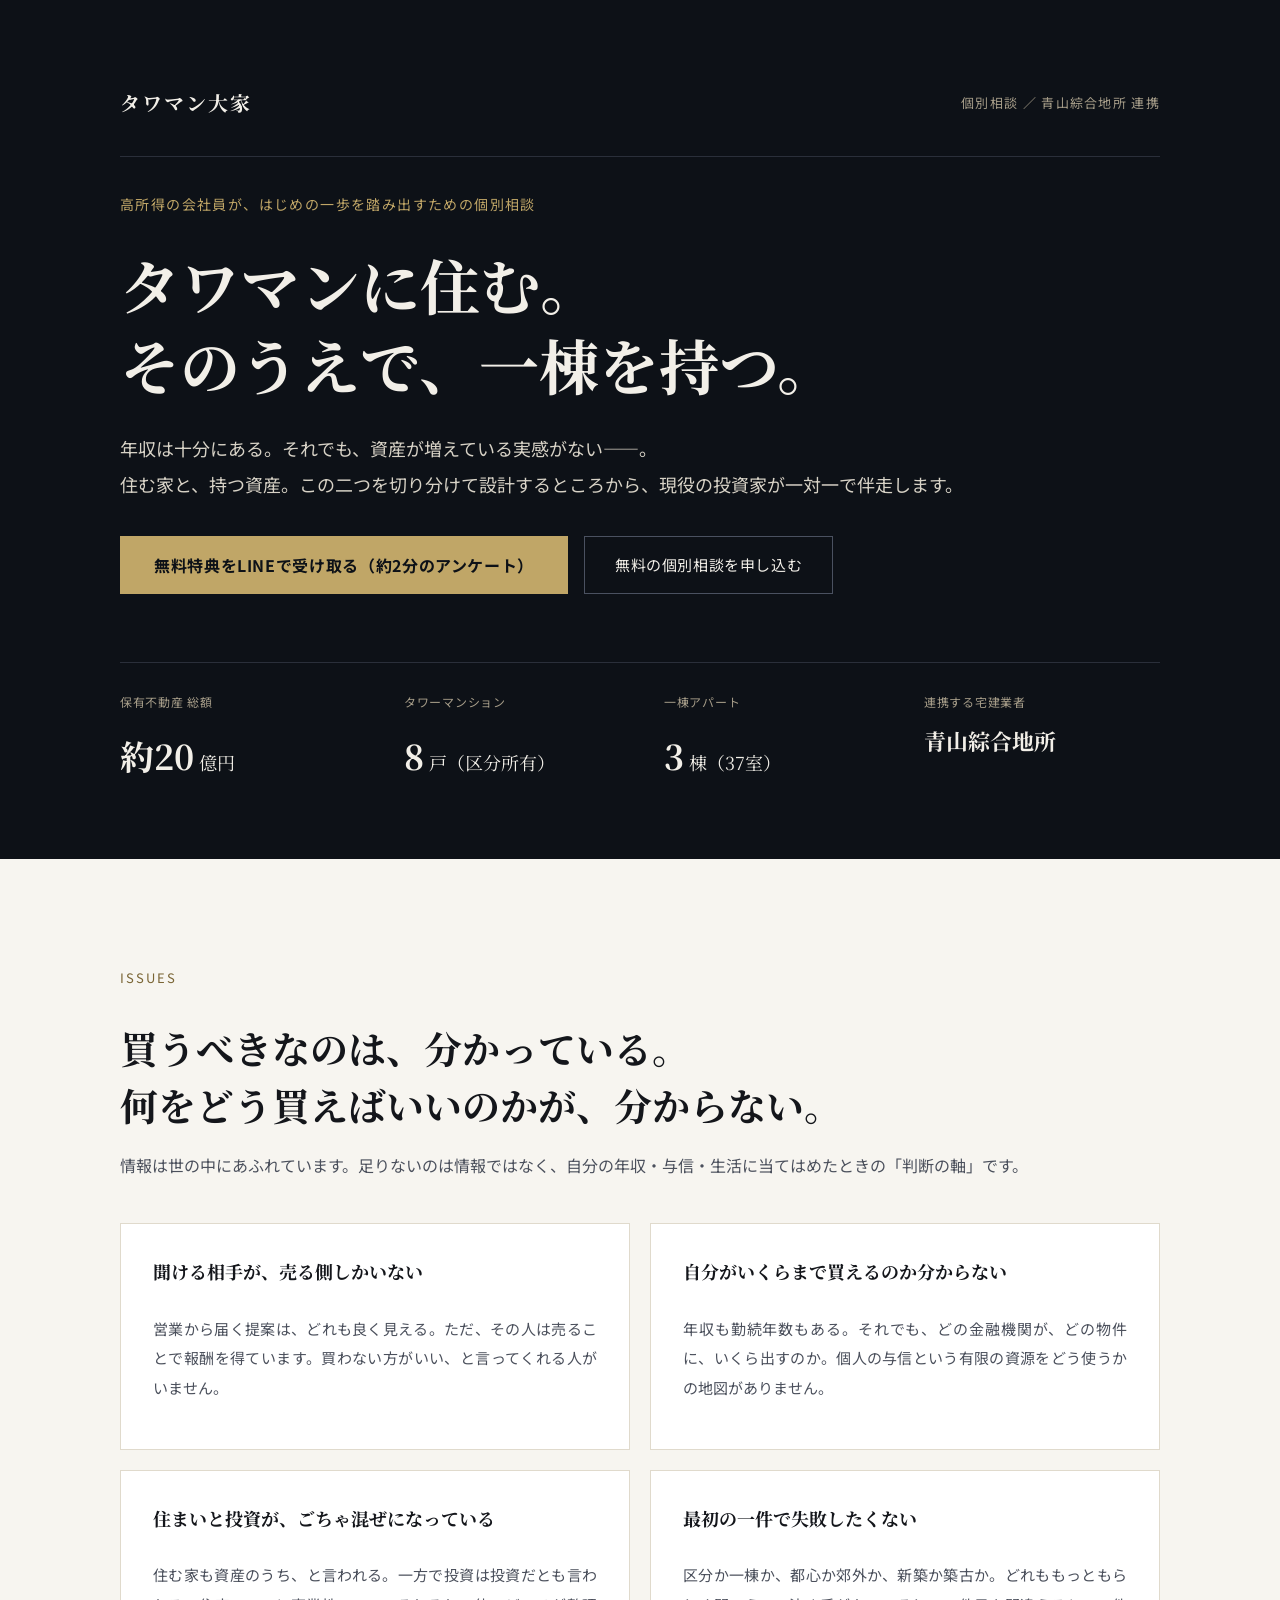
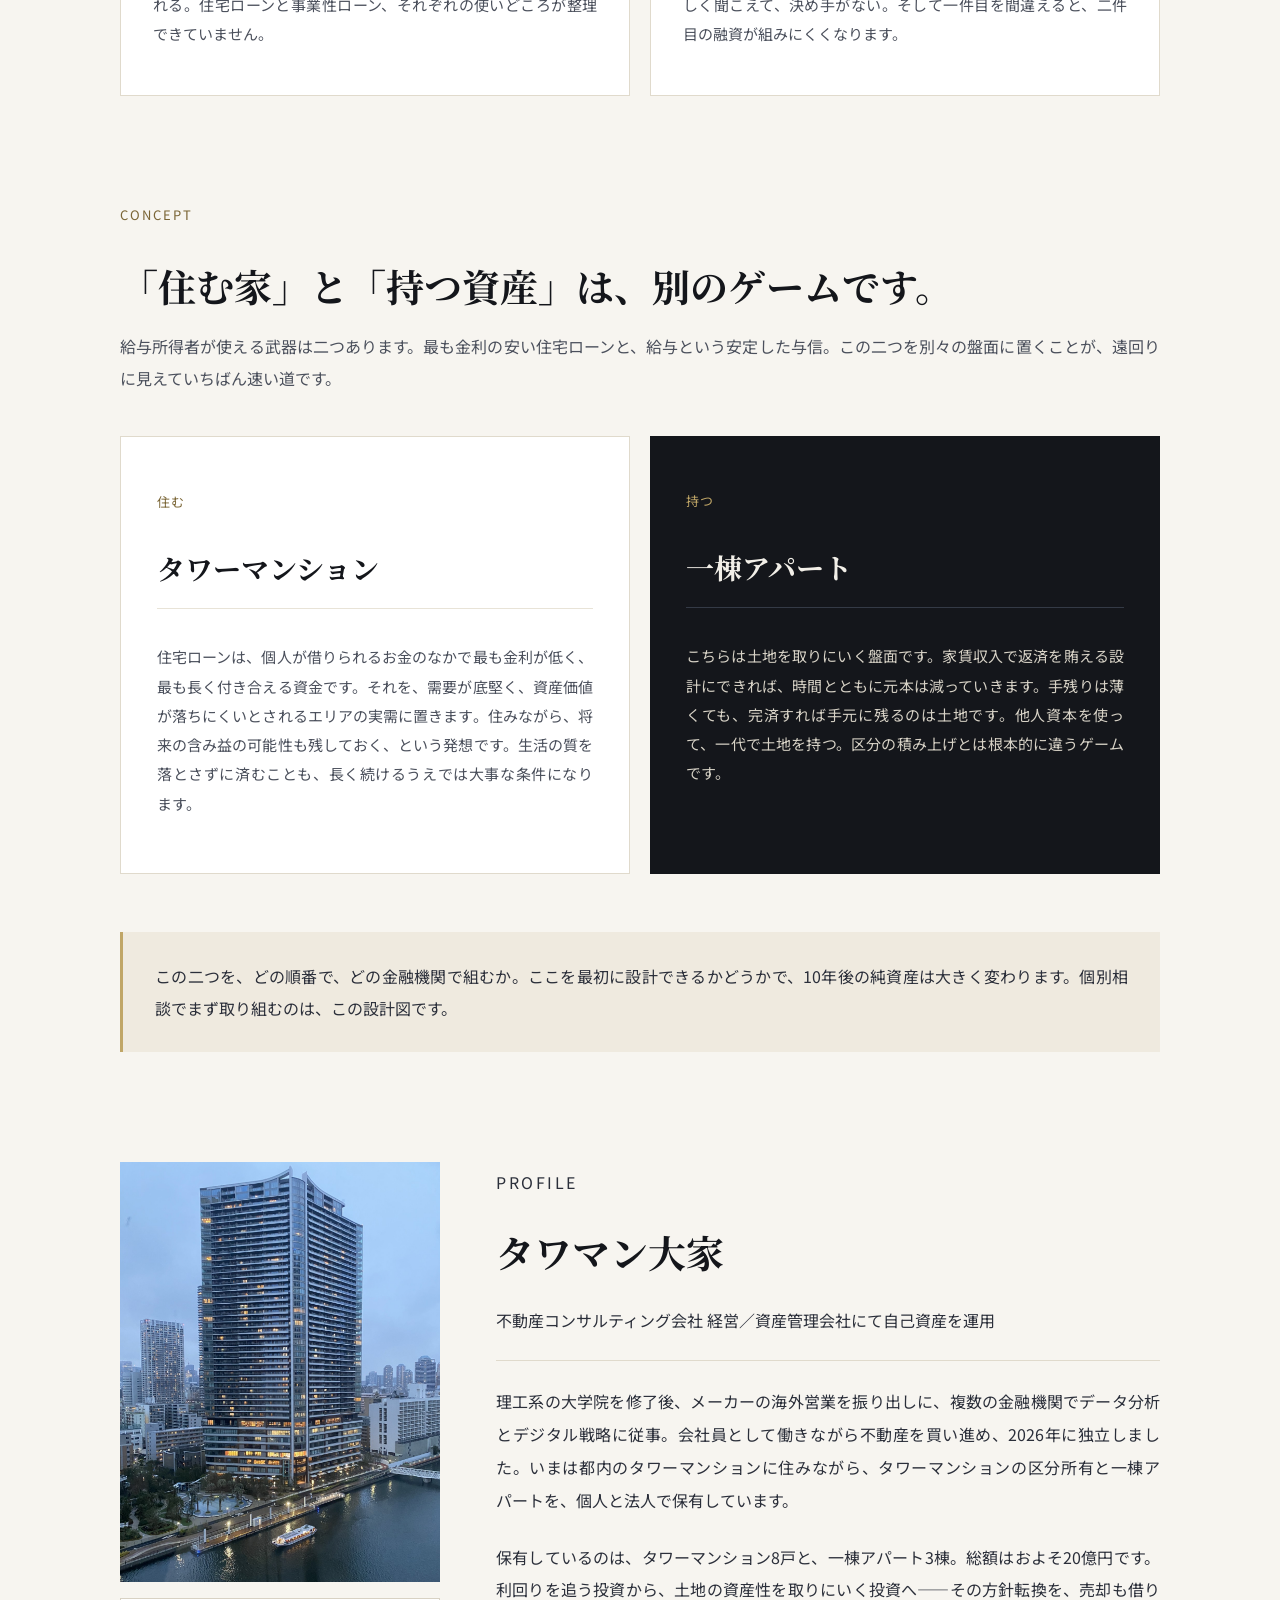
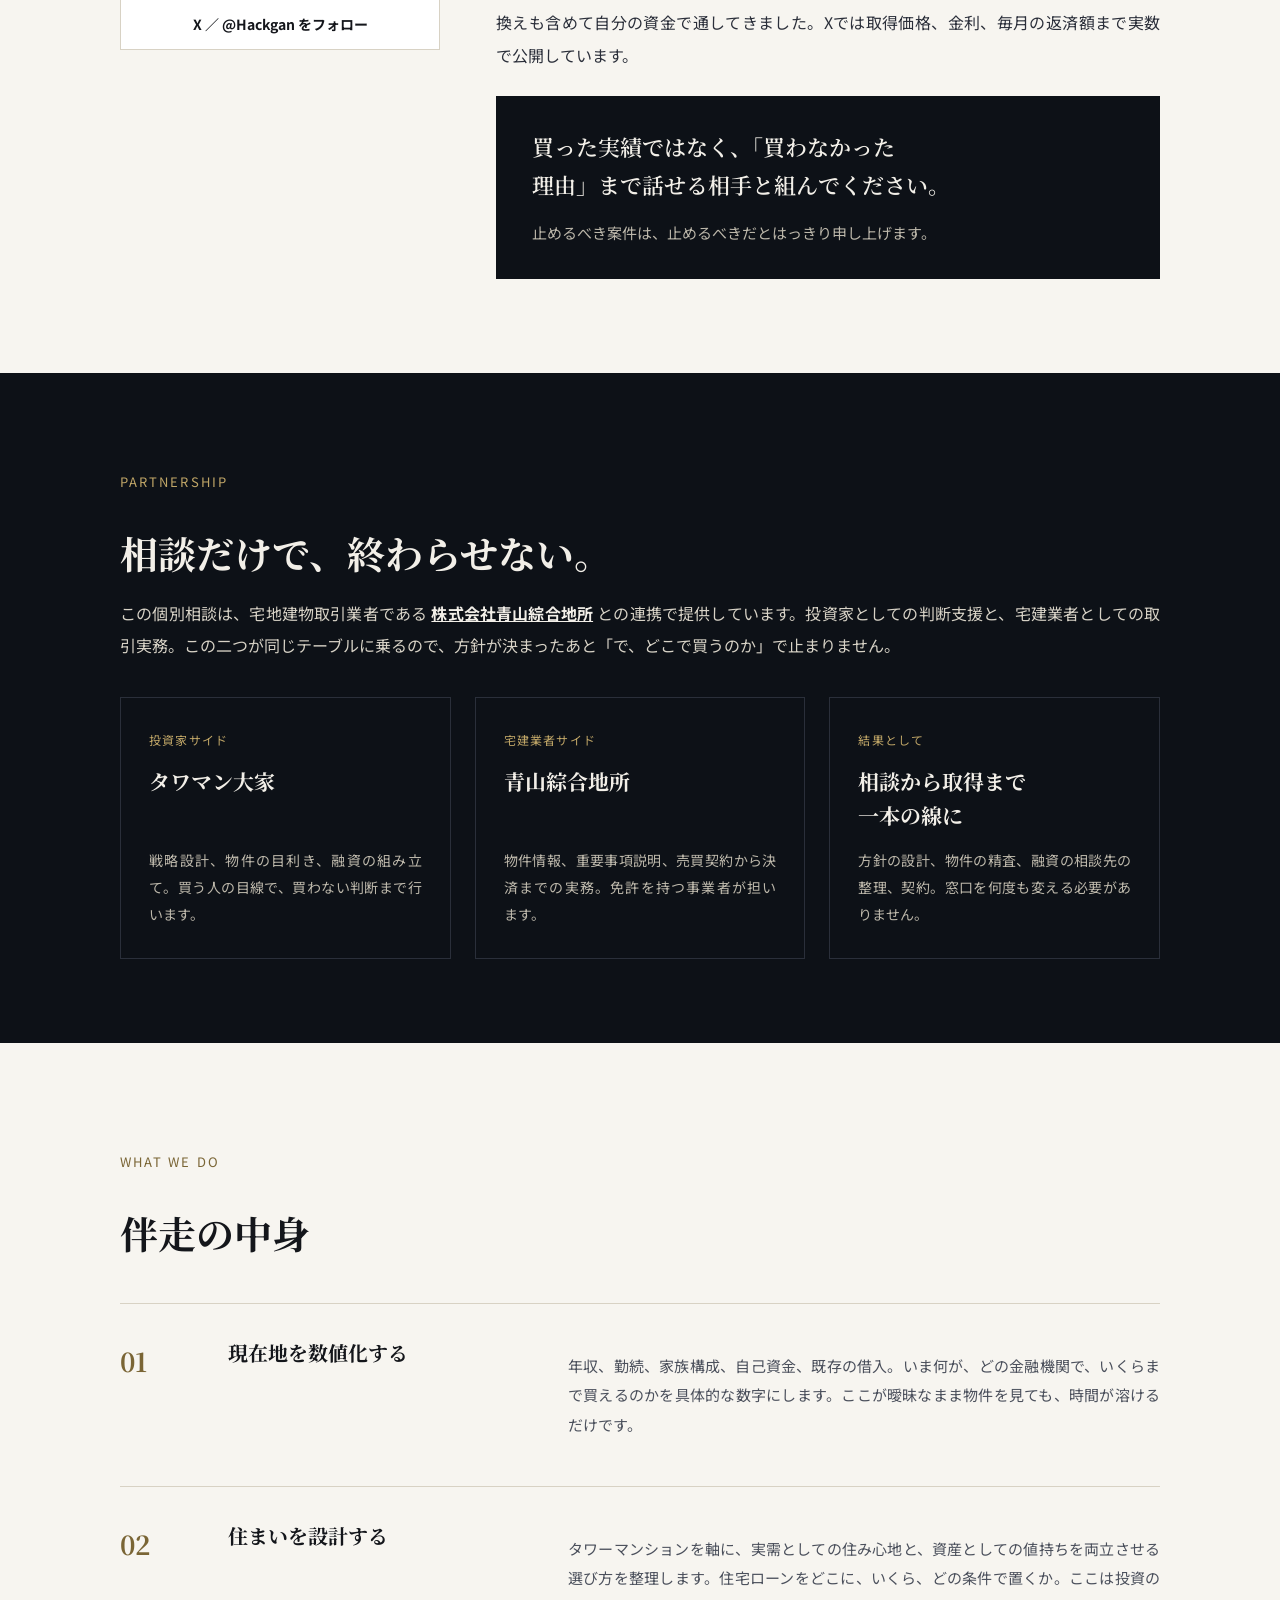
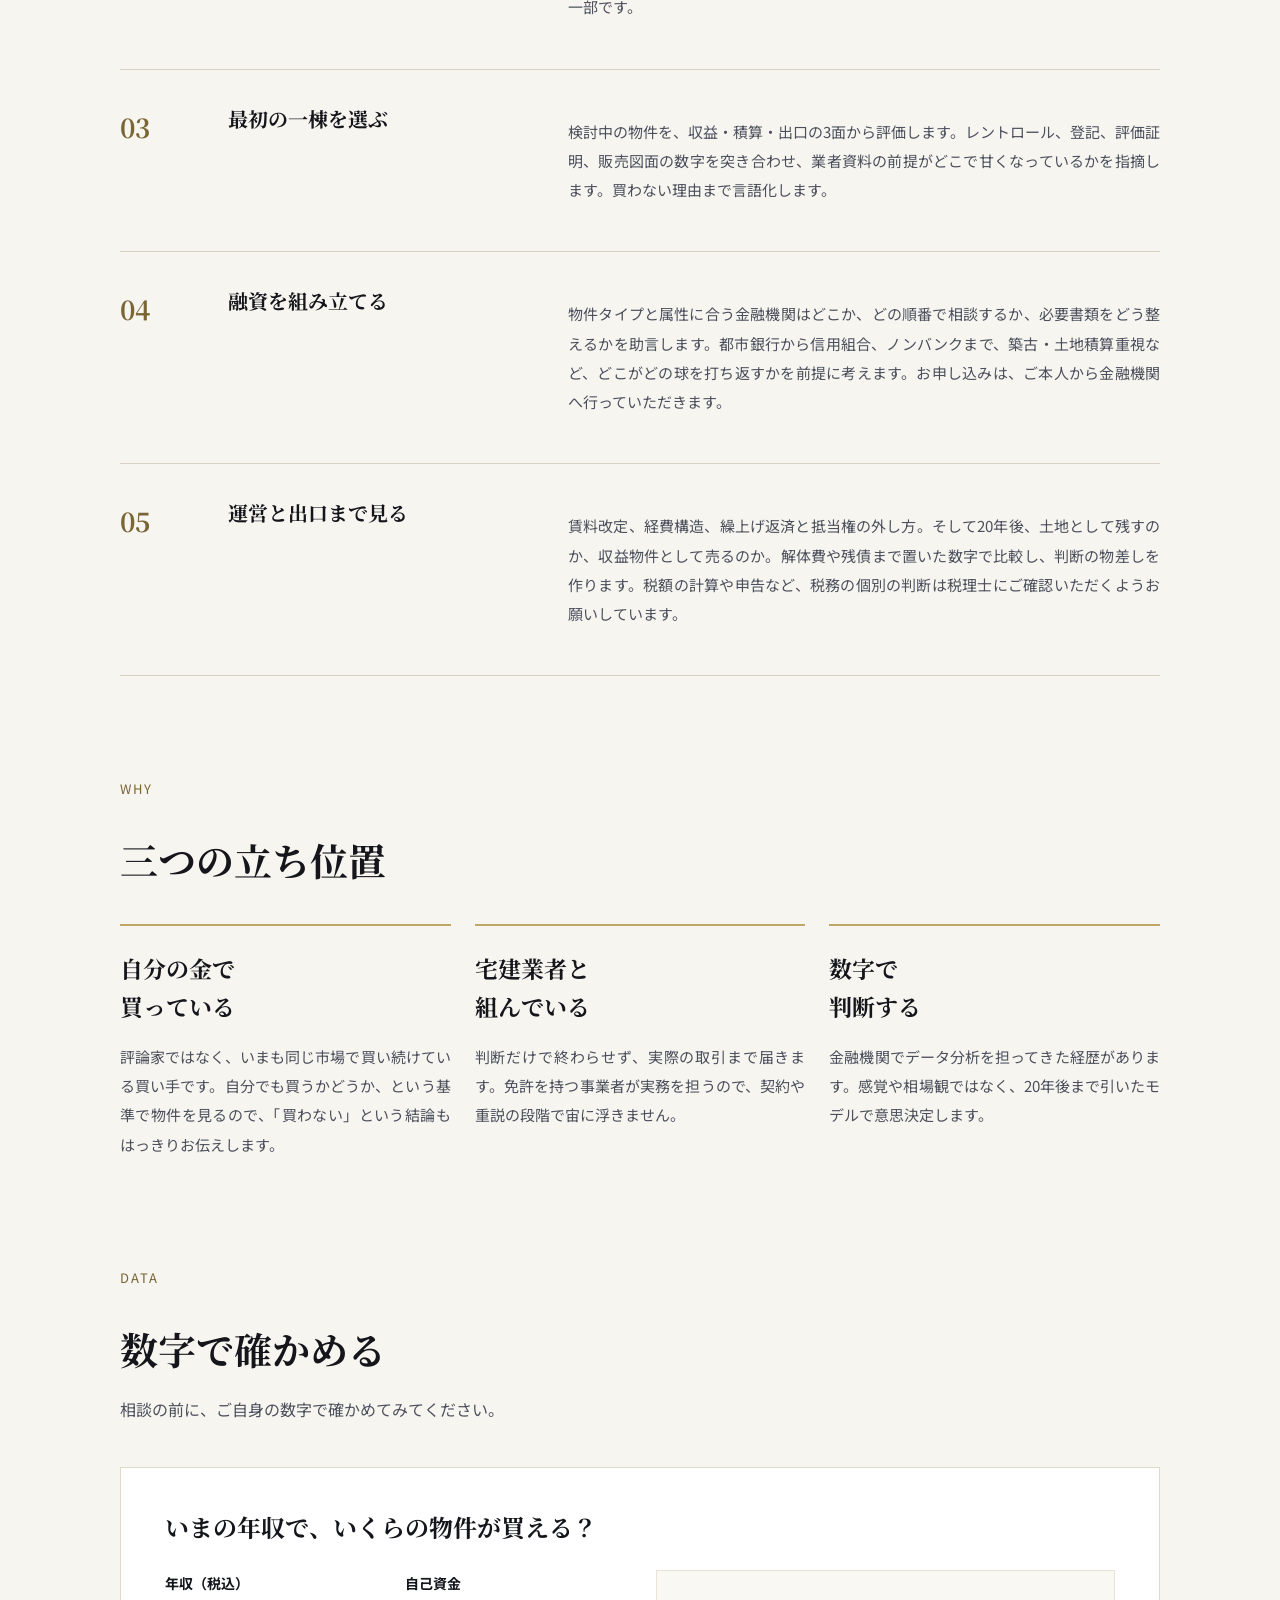
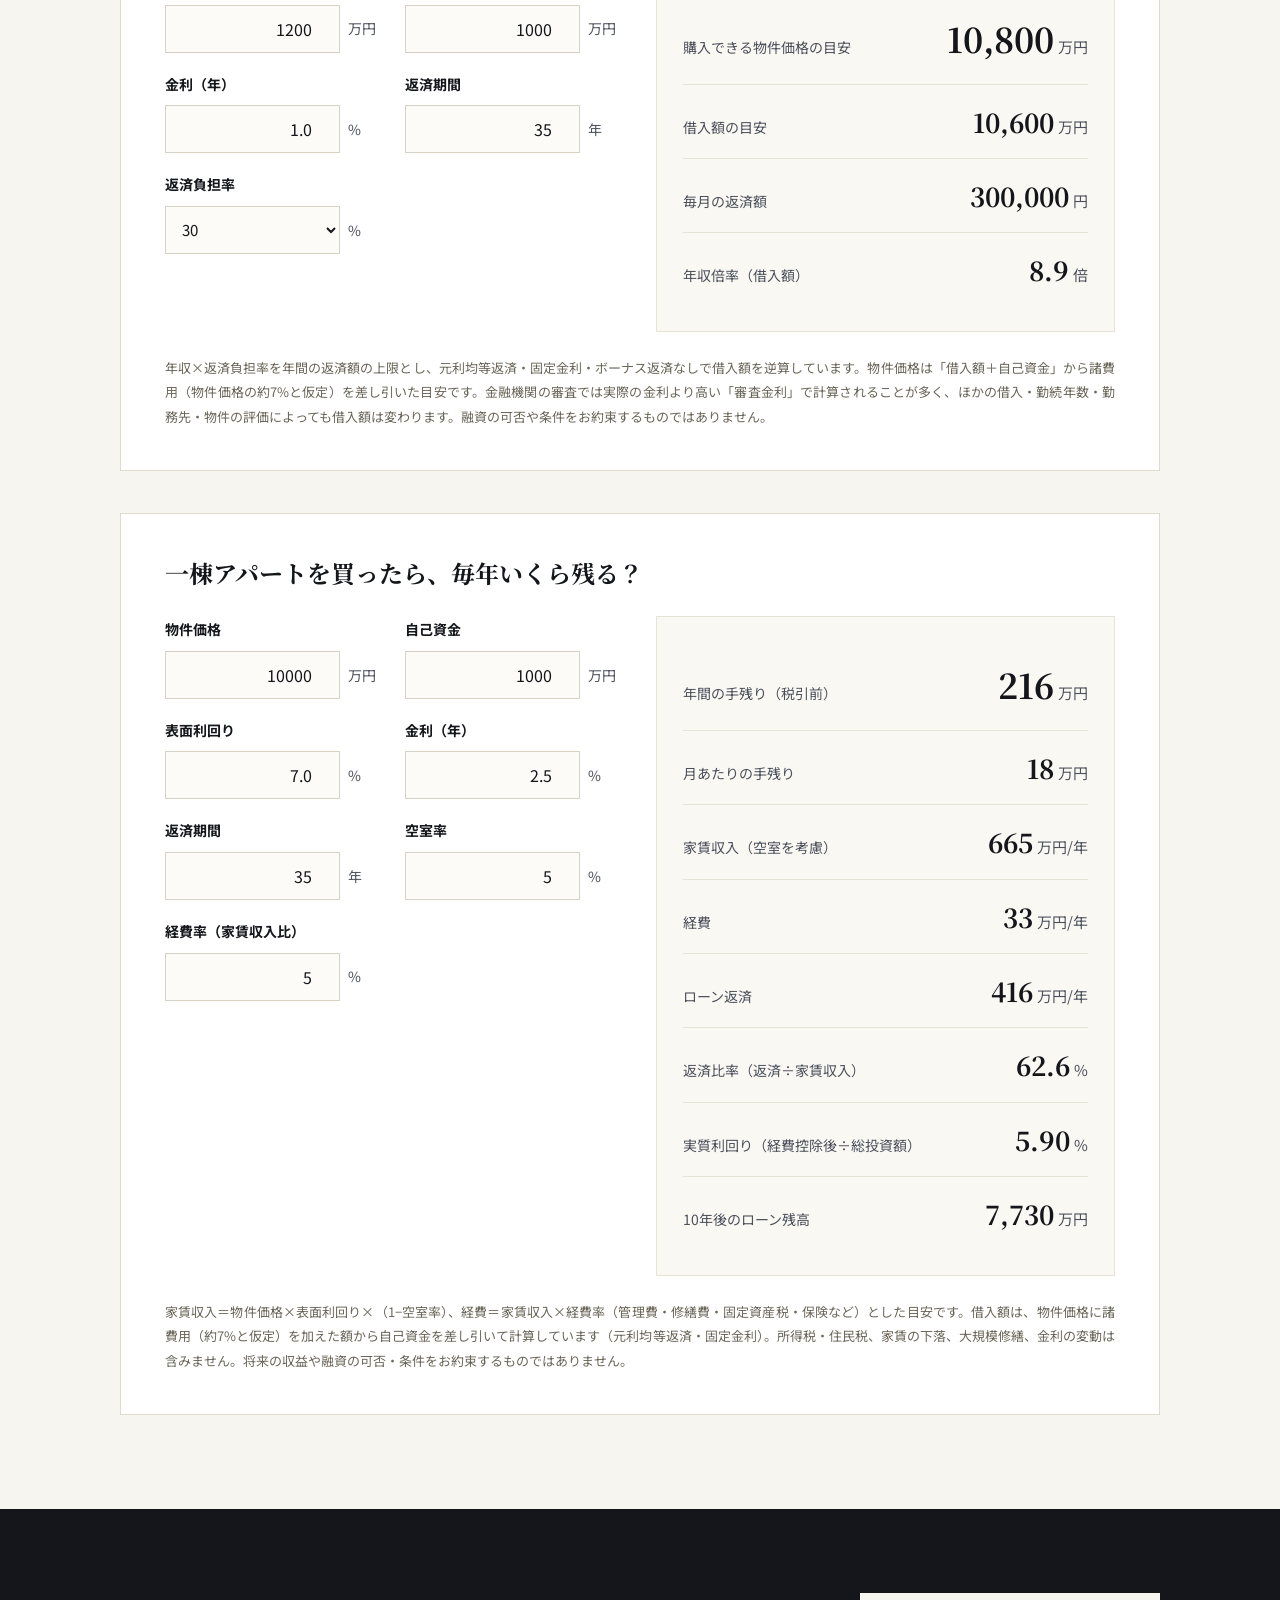
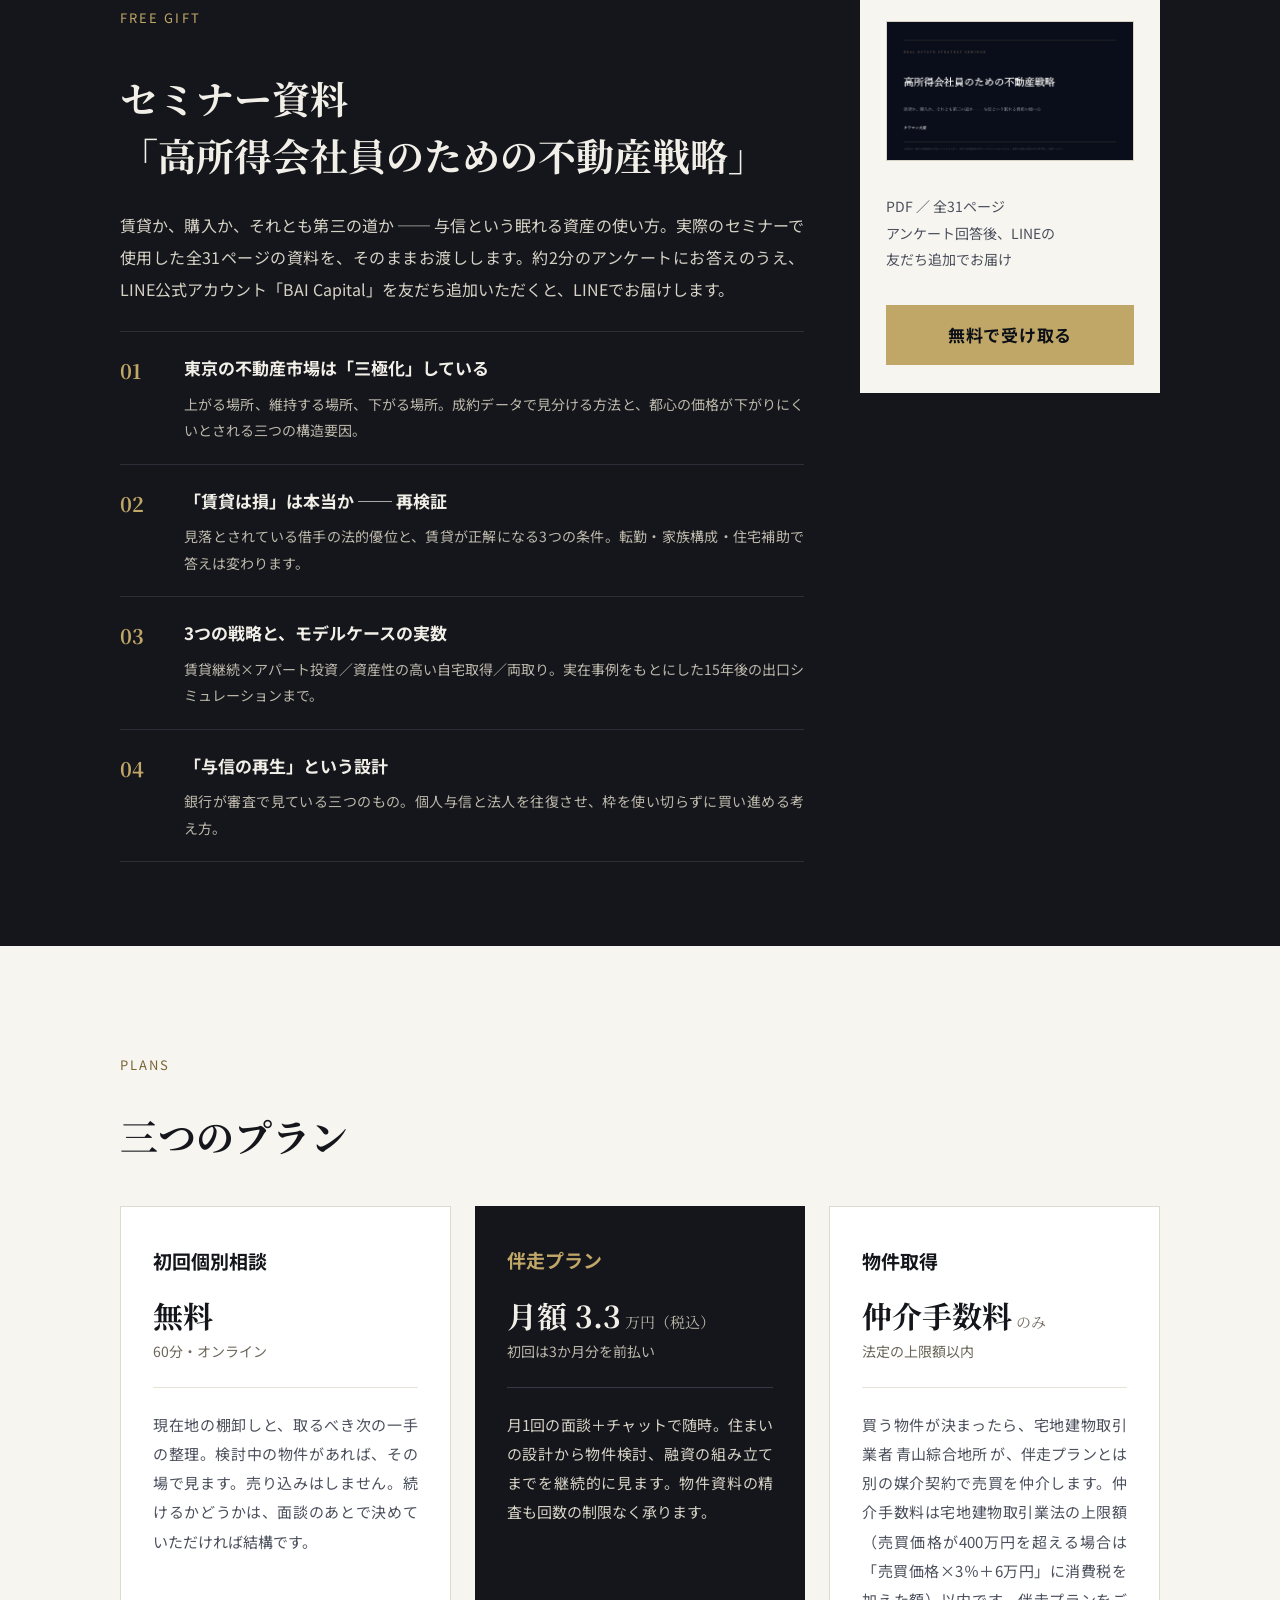
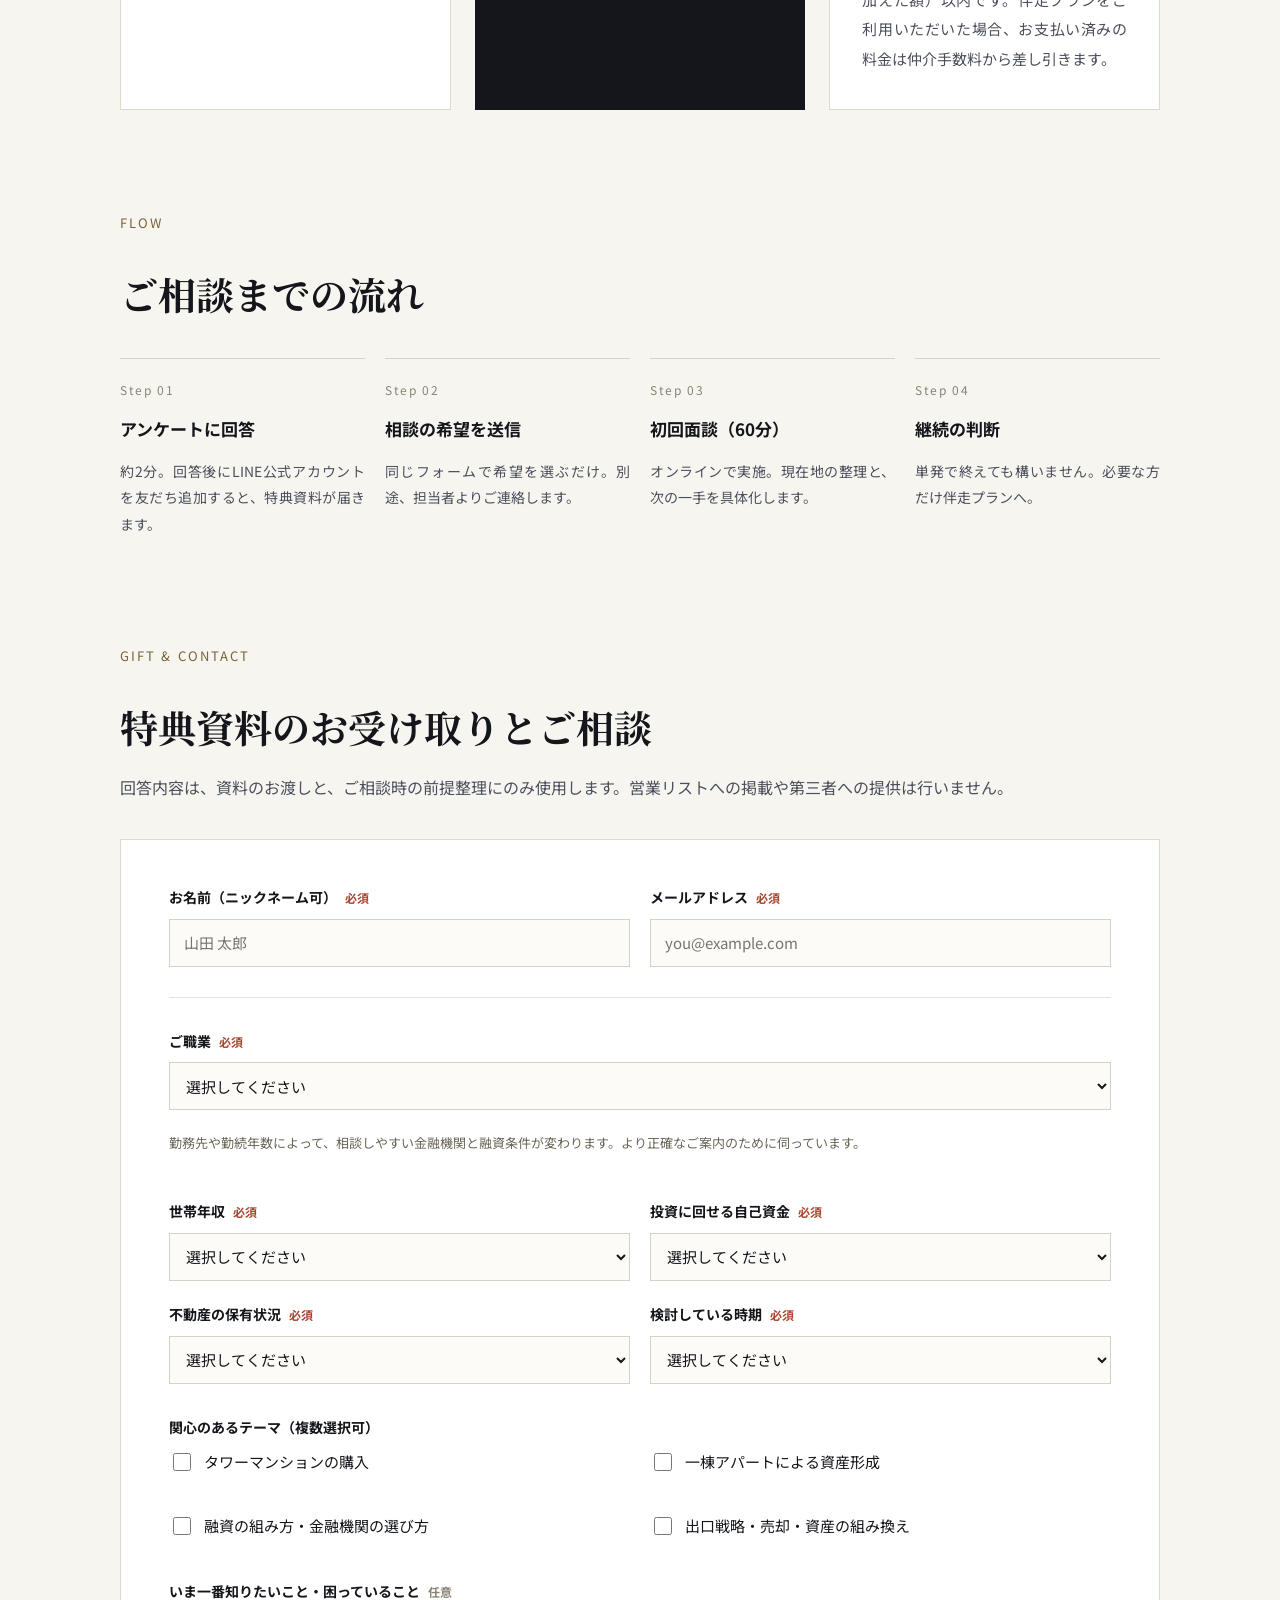
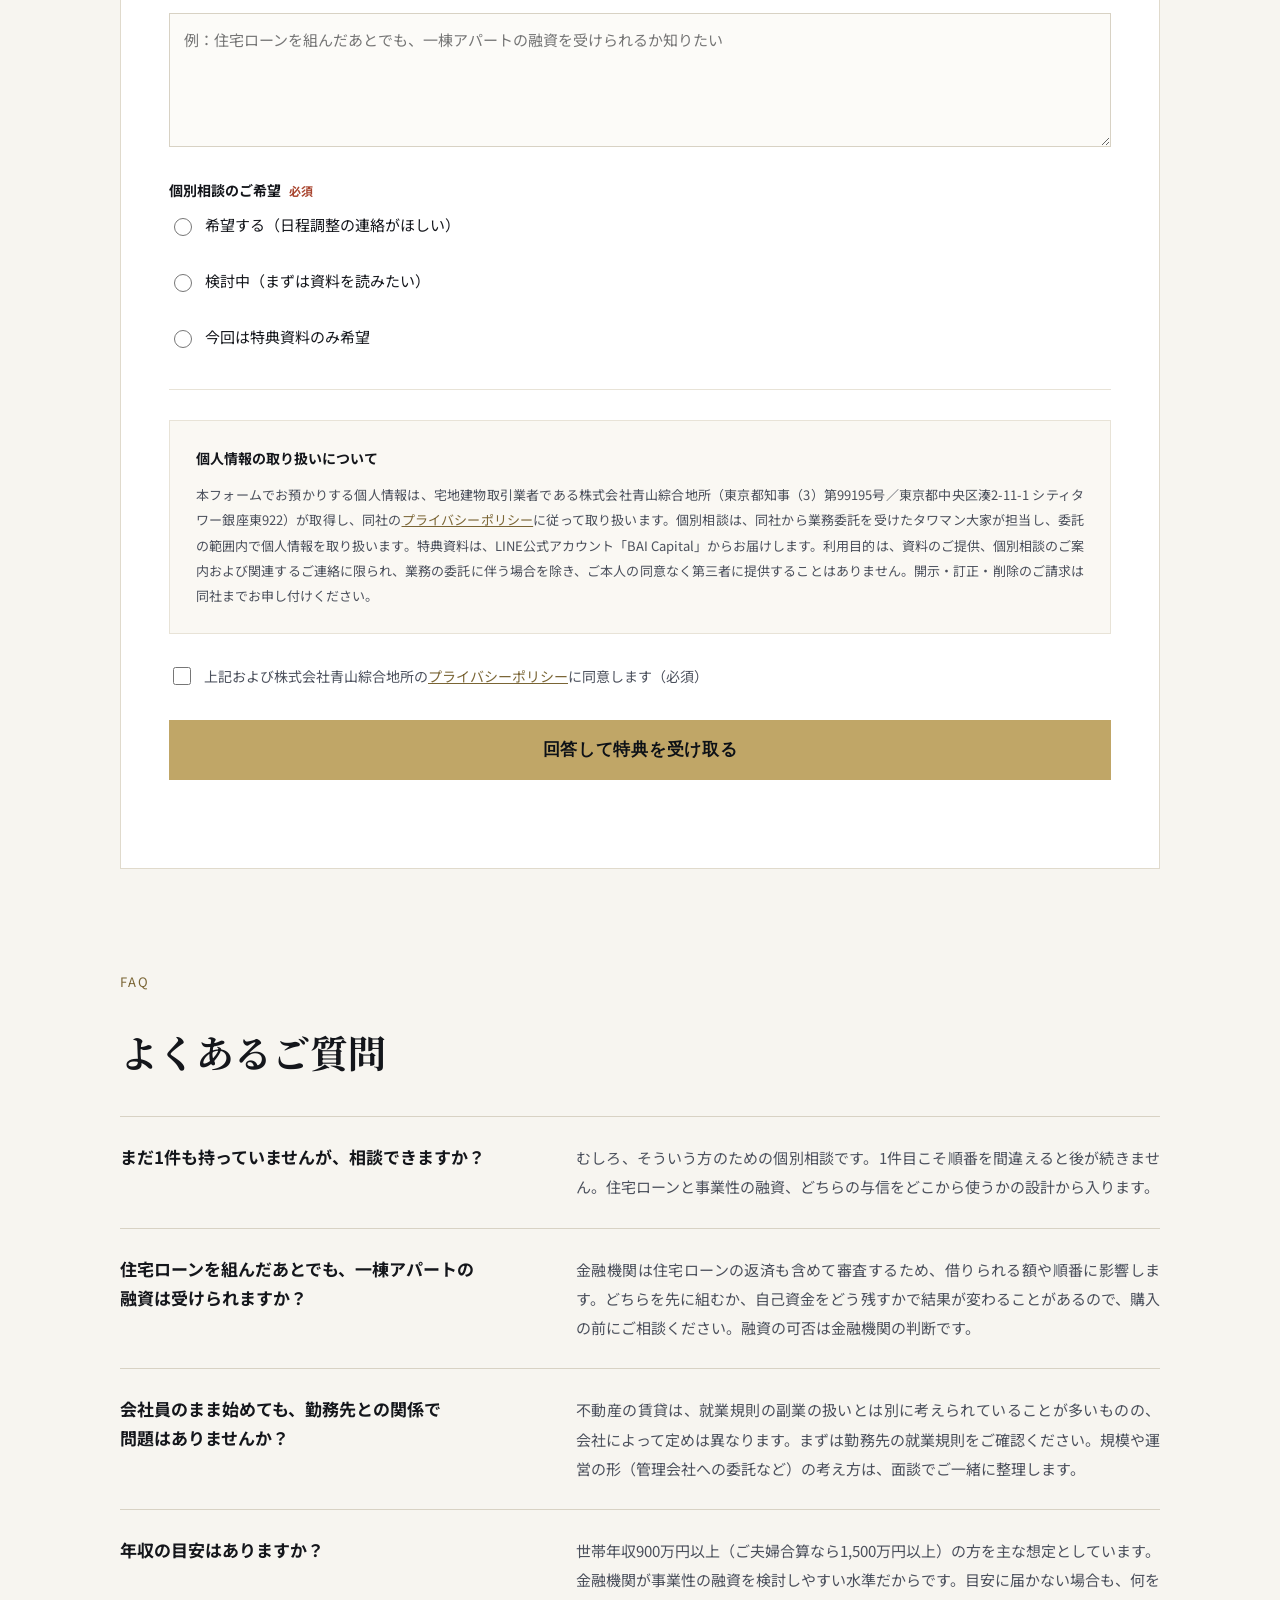
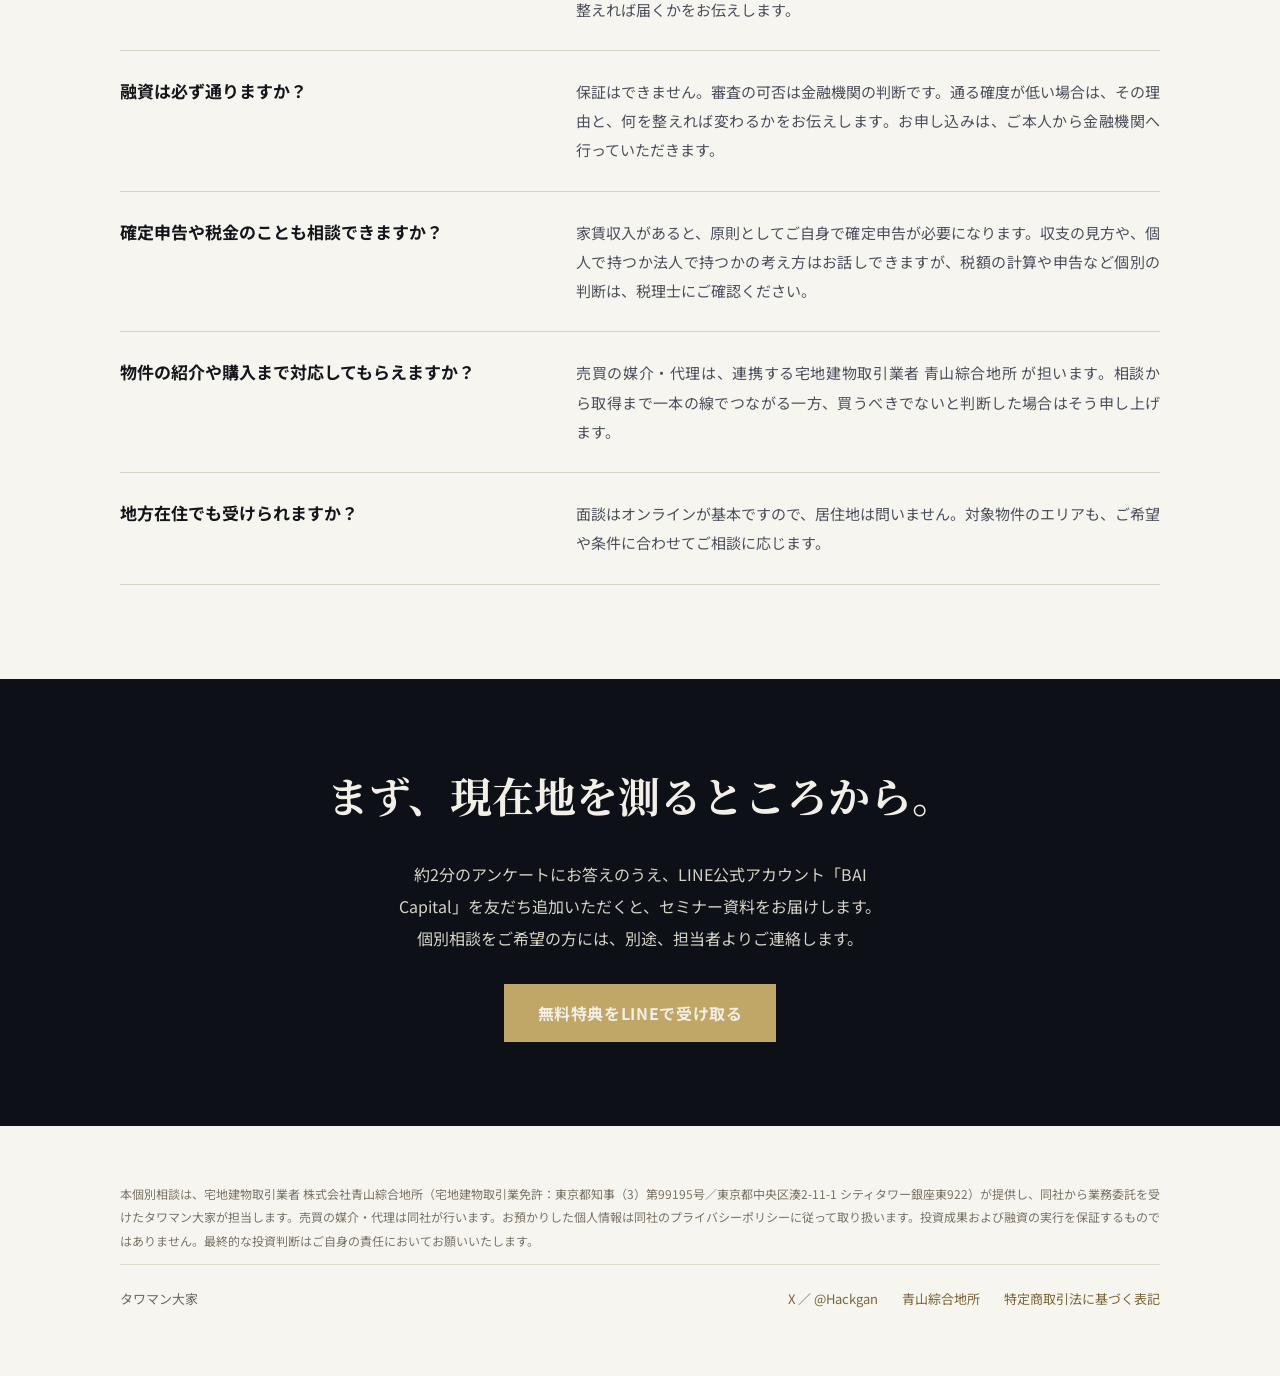
==== site/index.html @ 2f571d2f "タワマン大家 個別相談 LP（青山綜合地所）を作成 baitatsuyan/tawaman-lp の日本語版をもとにした、日本のお客様向けの独立したLP。 - 宅建業者は株式会社青山綜合地所。韓国語ペ" ====
<!doctype html>
<html lang="ja">
<head>
<meta charset="utf-8">
<meta name="viewport" content="width=device-width, initial-scale=1">
<title>タワマンに住む。そのうえで、一棟を持つ。｜タワマン大家 個別相談</title>
<meta name="description" content="高所得の会社員が、はじめの一歩を踏み出すための個別相談。住む家と持つ資産を切り分けて設計するところから、現役の投資家が一対一で伴走します。宅地建物取引業者 青山綜合地所 連携。">
<link rel="canonical" href="https://tawamanoya-aoyama.netlify.app/">

<meta property="og:type" content="website">
<meta property="og:title" content="タワマンに住む。そのうえで、一棟を持つ。">
<meta property="og:description" content="高所得の会社員のための不動産個別相談。初回60分は無料。">
<meta property="og:image" content="https://tawamanoya-aoyama.netlify.app/assets/tower.jpg">
<meta property="og:locale" content="ja_JP">
<meta name="twitter:card" content="summary_large_image">

<link rel="preconnect" href="https://fonts.googleapis.com">
<link rel="preconnect" href="https://fonts.gstatic.com" crossorigin>
<link rel="stylesheet" href="https://fonts.googleapis.com/css2?family=Noto+Serif+JP:wght@400;600;700&family=Noto+Sans+JP:wght@400;500;700&display=swap">
<link rel="stylesheet" href="assets/style.css">
</head>
<body>

<!-- ============================== HERO ============================== -->
<header class="hero">
  <div class="wrap">

    <div class="topbar">
      <div class="brand">タワマン大家</div>
      <div class="topbar-right">
        <div class="partner-note">個別相談 ／ 青山綜合地所 連携</div>
      </div>
    </div>

    <div class="rule-dark"></div>

    <p class="hero-kicker">高所得の会社員が、はじめの一歩を踏み出すための個別相談</p>
    <h1>タワマンに住む。<br>そのうえで、一棟を持つ。</h1>
    <p class="hero-lead">年収は十分にある。それでも、資産が増えている実感がない——。<br>住む家と、持つ資産。この二つを切り分けて設計するところから、現役の投資家が一対一で伴走します。</p>

    <div class="cta-row">
      <a class="btn" href="#form">無料特典をLINEで受け取る（約2分のアンケート）</a>
      <a class="btn btn--ghost" href="#form">無料の個別相談を申し込む</a>
    </div>

    <div class="stats">
      <div class="stat">
        <div class="stat-label">保有不動産 総額</div>
        <div class="stat-value">約20<small> 億円</small></div>
      </div>
      <div class="stat">
        <div class="stat-label">タワーマンション</div>
        <div class="stat-value">8<small> 戸（区分所有）</small></div>
      </div>
      <div class="stat">
        <div class="stat-label">一棟アパート</div>
        <div class="stat-value">3<small> 棟（37室）</small></div>
      </div>
      <div class="stat">
        <div class="stat-label">連携する宅建業者</div>
        <div class="stat-value stat-value--text">青山綜合地所</div>
      </div>
    </div>

  </div>
</header>

<main>

<!-- ============================== 課題 ============================== -->
<section class="section">
  <div class="wrap stack gap-42">
    <div class="stack gap-16">
      <p class="eyebrow">Issues</p>
      <h2 class="h2">買うべきなのは、分かっている。<br>何をどう買えばいいのかが、分からない。</h2>
      <p class="lead">情報は世の中にあふれています。足りないのは情報ではなく、自分の年収・与信・生活に当てはめたときの「判断の軸」です。</p>
    </div>

    <div class="grid grid-2">
      <div class="card">
        <h3 class="card-title">聞ける相手が、売る側しかいない</h3>
        <p class="card-body">営業から届く提案は、どれも良く見える。ただ、その人は売ることで報酬を得ています。買わない方がいい、と言ってくれる人がいません。</p>
      </div>
      <div class="card">
        <h3 class="card-title">自分がいくらまで買えるのか分からない</h3>
        <p class="card-body">年収も勤続年数もある。それでも、どの金融機関が、どの物件に、いくら出すのか。個人の与信という有限の資源をどう使うかの地図がありません。</p>
      </div>
      <div class="card">
        <h3 class="card-title">住まいと投資が、ごちゃ混ぜになっている</h3>
        <p class="card-body">住む家も資産のうち、と言われる。一方で投資は投資だとも言われる。住宅ローンと事業性ローン、それぞれの使いどころが整理できていません。</p>
      </div>
      <div class="card">
        <h3 class="card-title">最初の一件で失敗したくない</h3>
        <p class="card-body">区分か一棟か、都心か郊外か、新築か築古か。どれももっともらしく聞こえて、決め手がない。そして一件目を間違えると、二件目の融資が組みにくくなります。</p>
      </div>
    </div>
  </div>
</section>

<!-- ============================== コンセプト ============================== -->
<section class="section">
  <div class="wrap stack gap-42">
    <div class="stack gap-16">
      <p class="eyebrow">Concept</p>
      <h2 class="h2">「住む家」と「持つ資産」は、別のゲームです。</h2>
      <p class="lead">給与所得者が使える武器は二つあります。最も金利の安い住宅ローンと、給与という安定した与信。この二つを別々の盤面に置くことが、遠回りに見えていちばん速い道です。</p>
    </div>

    <div class="grid grid-2">
      <div class="card concept-card">
        <p class="kicker">住む</p>
        <h3>タワーマンション</h3>
        <div class="rule-soft"></div>
        <p class="card-body">住宅ローンは、個人が借りられるお金のなかで最も金利が低く、最も長く付き合える資金です。それを、需要が底堅く、資産価値が落ちにくいとされるエリアの実需に置きます。住みながら、将来の含み益の可能性も残しておく、という発想です。生活の質を落とさずに済むことも、長く続けるうえでは大事な条件になります。</p>
      </div>
      <div class="card concept-card concept-card--dark">
        <p class="kicker">持つ</p>
        <h3>一棟アパート</h3>
        <div class="rule-soft"></div>
        <p class="card-body">こちらは土地を取りにいく盤面です。家賃収入で返済を賄える設計にできれば、時間とともに元本は減っていきます。手残りは薄くても、完済すれば手元に残るのは土地です。他人資本を使って、一代で土地を持つ。区分の積み上げとは根本的に違うゲームです。</p>
      </div>
    </div>

    <p class="callout">この二つを、どの順番で、どの金融機関で組むか。ここを最初に設計できるかどうかで、10年後の純資産は大きく変わります。個別相談でまず取り組むのは、この設計図です。</p>
  </div>
</section>

<!-- ============================== プロフィール ============================== -->
<section class="section">
  <div class="wrap">
    <div class="profile">

      <div class="profile-aside">
        <img class="profile-photo" src="assets/tower.jpg" alt="タワーマンション" width="1232" height="1636" loading="lazy">
        <a class="btn-outline" href="https://x.com/Hackgan" target="_blank" rel="noopener">X ／ @Hackgan をフォロー</a>
      </div>

      <div class="profile-main">
        <p class="eyebrow">Profile</p>
        <h2 class="h2">タワマン大家</h2>
        <p class="profile-role">不動産コンサルティング会社 経営／資産管理会社にて自己資産を運用</p>
        <div class="rule"></div>
        <p>理工系の大学院を修了後、メーカーの海外営業を振り出しに、複数の金融機関でデータ分析とデジタル戦略に従事。会社員として働きながら不動産を買い進め、2026年に独立しました。いまは都内のタワーマンションに住みながら、タワーマンションの区分所有と一棟アパートを、個人と法人で保有しています。</p>
        <p>保有しているのは、タワーマンション8戸と、一棟アパート3棟。総額はおよそ20億円です。利回りを追う投資から、土地の資産性を取りにいく投資へ——その方針転換を、売却も借り換えも含めて自分の資金で通してきました。Xでは取得価格、金利、毎月の返済額まで実数で公開しています。</p>

        <div class="quote">
          <p class="quote-main">買った実績ではなく、「買わなかった理由」まで話せる相手と組んでください。</p>
          <p class="quote-sub">止めるべき案件は、止めるべきだとはっきり申し上げます。</p>
        </div>
      </div>

    </div>
  </div>
</section>

<!-- ============================== 青山綜合地所 連携 ============================== -->
<section class="band">
  <div class="wrap stack gap-36">
    <div class="stack gap-16">
      <p class="eyebrow">Partnership</p>
      <h2 class="h2">相談だけで、終わらせない。</h2>
      <p class="lead">この個別相談は、宅地建物取引業者である <a href="https://aoyama-re.co.jp/" target="_blank" rel="noopener">株式会社青山綜合地所</a> との連携で提供しています。投資家としての判断支援と、宅建業者としての取引実務。この二つが同じテーブルに乗るので、方針が決まったあと「で、どこで買うのか」で止まりません。</p>
    </div>

    <div class="grid grid-3">
      <div class="pcard">
        <p class="kicker">投資家サイド</p>
        <h3>タワマン大家</h3>
        <p>戦略設計、物件の目利き、融資の組み立て。買う人の目線で、買わない判断まで行います。</p>
      </div>
      <div class="pcard">
        <p class="kicker">宅建業者サイド</p>
        <h3>青山綜合地所</h3>
        <p>物件情報、重要事項説明、売買契約から決済までの実務。免許を持つ事業者が担います。</p>
      </div>
      <div class="pcard">
        <p class="kicker">結果として</p>
        <h3>相談から取得まで一本の線に</h3>
        <p>方針の設計、物件の精査、融資の相談先の整理、契約。窓口を何度も変える必要がありません。</p>
      </div>
    </div>
  </div>
</section>

<!-- ============================== 伴走の中身 ============================== -->
<section class="section" id="menu">
  <div class="wrap stack gap-42">
    <div class="stack gap-16">
      <p class="eyebrow">What we do</p>
      <h2 class="h2">伴走の中身</h2>
    </div>

    <div class="numlist">
      <div class="numrow">
        <div class="no">01</div>
        <h3 class="title">現在地を数値化する</h3>
        <p class="body">年収、勤続、家族構成、自己資金、既存の借入。いま何が、どの金融機関で、いくらまで買えるのかを具体的な数字にします。ここが曖昧なまま物件を見ても、時間が溶けるだけです。</p>
      </div>
      <div class="numrow">
        <div class="no">02</div>
        <h3 class="title">住まいを設計する</h3>
        <p class="body">タワーマンションを軸に、実需としての住み心地と、資産としての値持ちを両立させる選び方を整理します。住宅ローンをどこに、いくら、どの条件で置くか。ここは投資の一部です。</p>
      </div>
      <div class="numrow">
        <div class="no">03</div>
        <h3 class="title">最初の一棟を選ぶ</h3>
        <p class="body">検討中の物件を、収益・積算・出口の3面から評価します。レントロール、登記、評価証明、販売図面の数字を突き合わせ、業者資料の前提がどこで甘くなっているかを指摘します。買わない理由まで言語化します。</p>
      </div>
      <div class="numrow">
        <div class="no">04</div>
        <h3 class="title">融資を組み立てる</h3>
        <p class="body">物件タイプと属性に合う金融機関はどこか、どの順番で相談するか、必要書類をどう整えるかを助言します。都市銀行から信用組合、ノンバンクまで、築古・土地積算重視など、どこがどの球を打ち返すかを前提に考えます。お申し込みは、ご本人から金融機関へ行っていただきます。</p>
      </div>
      <div class="numrow">
        <div class="no">05</div>
        <h3 class="title">運営と出口まで見る</h3>
        <p class="body">賃料改定、経費構造、繰上げ返済と抵当権の外し方。そして20年後、土地として残すのか、収益物件として売るのか。解体費や残債まで置いた数字で比較し、判断の物差しを作ります。税額の計算や申告など、税務の個別の判断は税理士にご確認いただくようお願いしています。</p>
      </div>
    </div>
  </div>
</section>

<!-- ============================== 三つの立ち位置 ============================== -->
<section class="section--tight">
  <div class="wrap stack gap-36">
    <div class="stack gap-16">
      <p class="eyebrow">Why</p>
      <h2 class="h2">三つの立ち位置</h2>
    </div>
    <div class="grid grid-3">
      <div class="why">
        <h3>自分の金で<br>買っている</h3>
        <p>評論家ではなく、いまも同じ市場で買い続けている買い手です。自分でも買うかどうか、という基準で物件を見るので、「買わない」という結論もはっきりお伝えします。</p>
      </div>
      <div class="why">
        <h3>宅建業者と<br>組んでいる</h3>
        <p>判断だけで終わらせず、実際の取引まで届きます。免許を持つ事業者が実務を担うので、契約や重説の段階で宙に浮きません。</p>
      </div>
      <div class="why">
        <h3>数字で<br>判断する</h3>
        <p>金融機関でデータ分析を担ってきた経歴があります。感覚や相場観ではなく、20年後まで引いたモデルで意思決定します。</p>
      </div>
    </div>
  </div>
</section>

<!-- ============================== 数字で確かめる（assets/tools.js） ============================== -->
<section class="section" id="data">
  <div class="wrap stack gap-42">
    <div class="stack gap-16">
      <p class="eyebrow">Data</p>
      <h2 class="h2">数字で確かめる</h2>
      <p class="lead">相談の前に、ご自身の数字で確かめてみてください。</p>
    </div>

    <form class="tool-card" data-loan novalidate>
      <h3>いまの年収で、いくらの物件が買える？</h3>
      <div class="loan">
        <div class="loan-inputs">
          <div class="field">
            <label for="l-income">年収（税込）</label>
            <div class="unit-input"><input id="l-income" name="income" type="number" inputmode="decimal" min="0" step="50" value="1200"><span>万円</span></div>
          </div>
          <div class="field">
            <label for="l-cash">自己資金</label>
            <div class="unit-input"><input id="l-cash" name="cash" type="number" inputmode="decimal" min="0" step="100" value="1000"><span>万円</span></div>
          </div>
          <div class="field">
            <label for="l-rate">金利（年）</label>
            <div class="unit-input"><input id="l-rate" name="rate" type="number" inputmode="decimal" min="0" step="0.05" value="1.0"><span>%</span></div>
          </div>
          <div class="field">
            <label for="l-years">返済期間</label>
            <div class="unit-input"><input id="l-years" name="years" type="number" inputmode="decimal" min="0" step="1" value="35" max="50"><span>年</span></div>
          </div>
          <div class="field">
            <label for="l-ratio">返済負担率</label>
            <div class="unit-input"><select id="l-ratio" name="ratio"><option value="20">20</option><option value="25">25</option><option value="30" selected>30</option><option value="35">35</option></select><span>%</span></div>
          </div>
        </div>
        <dl class="loan-result" aria-live="polite">
          <div class="is-main"><dt>購入できる物件価格の目安</dt><dd><output data-out="price">—</output>万円</dd></div>
          <div><dt>借入額の目安</dt><dd><output data-out="loan">—</output>万円</dd></div>
          <div><dt>毎月の返済額</dt><dd><output data-out="monthly">—</output>円</dd></div>
          <div><dt>年収倍率（借入額）</dt><dd><output data-out="multiple">—</output>倍</dd></div>
        </dl>
      </div>
      <p class="tool-note">年収×返済負担率を年間の返済額の上限とし、元利均等返済・固定金利・ボーナス返済なしで借入額を逆算しています。物件価格は「借入額＋自己資金」から諸費用（物件価格の約7%と仮定）を差し引いた目安です。金融機関の審査では実際の金利より高い「審査金利」で計算されることが多く、ほかの借入・勤続年数・勤務先・物件の評価によっても借入額は変わります。融資の可否や条件をお約束するものではありません。</p>
    </form>

    <form class="tool-card" data-rental novalidate>
      <h3>一棟アパートを買ったら、毎年いくら残る？</h3>
      <div class="loan">
        <div class="loan-inputs">
          <div class="field">
            <label for="r-price">物件価格</label>
            <div class="unit-input"><input id="r-price" name="price" type="number" inputmode="decimal" min="0" step="500" value="10000"><span>万円</span></div>
          </div>
          <div class="field">
            <label for="r-cash">自己資金</label>
            <div class="unit-input"><input id="r-cash" name="cash" type="number" inputmode="decimal" min="0" step="100" value="1000"><span>万円</span></div>
          </div>
          <div class="field">
            <label for="r-yield">表面利回り</label>
            <div class="unit-input"><input id="r-yield" name="yield" type="number" inputmode="decimal" min="0" step="0.1" value="7.0"><span>%</span></div>
          </div>
          <div class="field">
            <label for="r-rate">金利（年）</label>
            <div class="unit-input"><input id="r-rate" name="rate" type="number" inputmode="decimal" min="0" step="0.05" value="2.5"><span>%</span></div>
          </div>
          <div class="field">
            <label for="r-years">返済期間</label>
            <div class="unit-input"><input id="r-years" name="years" type="number" inputmode="decimal" min="0" step="1" value="35"><span>年</span></div>
          </div>
          <div class="field">
            <label for="r-vacancy">空室率</label>
            <div class="unit-input"><input id="r-vacancy" name="vacancy" type="number" inputmode="decimal" min="0" step="1" value="5"><span>%</span></div>
          </div>
          <div class="field">
            <label for="r-expense">経費率（家賃収入比）</label>
            <div class="unit-input"><input id="r-expense" name="expense" type="number" inputmode="decimal" min="0" step="1" value="5"><span>%</span></div>
          </div>
        </div>
        <dl class="loan-result" aria-live="polite">
          <div class="is-main"><dt>年間の手残り（税引前）</dt><dd><output data-out="cf">—</output>万円</dd></div>
          <div><dt>月あたりの手残り</dt><dd><output data-out="cfm">—</output>万円</dd></div>
          <div><dt>家賃収入（空室を考慮）</dt><dd><output data-out="rent">—</output>万円/年</dd></div>
          <div><dt>経費</dt><dd><output data-out="cost">—</output>万円/年</dd></div>
          <div><dt>ローン返済</dt><dd><output data-out="debt">—</output>万円/年</dd></div>
          <div><dt>返済比率（返済÷家賃収入）</dt><dd><output data-out="dsr">—</output>%</dd></div>
          <div><dt>実質利回り（経費控除後÷総投資額）</dt><dd><output data-out="noi">—</output>%</dd></div>
          <div><dt>10年後のローン残高</dt><dd><output data-out="bal10">—</output>万円</dd></div>
        </dl>
      </div>
      <p class="tool-note">家賃収入＝物件価格×表面利回り×（1−空室率）、経費＝家賃収入×経費率（管理費・修繕費・固定資産税・保険など）とした目安です。借入額は、物件価格に諸費用（約7%と仮定）を加えた額から自己資金を差し引いて計算しています（元利均等返済・固定金利）。所得税・住民税、家賃の下落、大規模修繕、金利の変動は含みません。将来の収益や融資の可否・条件をお約束するものではありません。</p>
    </form>

    <!-- assets/data/market.json（tools/fetch_market.py で作成）が読めたときだけ表示 -->
    <div class="tool-card chart" data-market data-src="assets/data/market.json" hidden>
      <h3>勝どき・晴海・豊洲・有明<br>中古マンションの坪単価</h3>
      <ul class="chart-legend"></ul>
      <p class="chart-unit">万円/坪（四半期ごとの中央値）</p>
      <div class="chart-frame">
        <div class="chart-plot"></div>
        <div class="chart-tip" hidden></div>
      </div>
      <details class="chart-details">
        <summary>表で見る</summary>
        <div class="chart-table-wrap"><table class="chart-table"></table></div>
      </details>
      <p class="tool-note">出典：国土交通省 <a href="https://www.reinfolib.mlit.go.jp/" target="_blank" rel="noopener">不動産情報ライブラリ</a>。「不動産取引価格情報」「成約価格情報」（国土交通省）をもとに当サイトで作成（地区・四半期ごとに坪単価の中央値を算出。<span data-updated></span> 更新）。タワーマンションに限らず、各地区の中古マンション等の取引をすべて含みます。件数が3件未満の四半期は表示していません。過去の取引の集計であり、将来の価格を示すものではありません。このサービスは、国土交通省の不動産情報ライブラリのAPI機能を使用していますが、提供情報の最新性、正確性、完全性等が保証されたものではありません。</p>
    </div>
  </div>
</section>

<!-- ============================== 無料特典 ============================== -->
<section class="band--soft" id="gift">
  <div class="wrap">
    <div class="gift">

      <div class="gift-main">
        <p class="eyebrow">Free gift</p>
        <h2 class="h2">セミナー資料<br>「高所得会社員のための不動産戦略」</h2>
        <p class="lead">賃貸か、購入か、それとも第三の道か ── 与信という眠れる資産の使い方。実際のセミナーで使用した全31ページの資料を、そのままお渡しします。約2分のアンケートにお答えのうえ、LINE公式アカウント「BAI Capital」を友だち追加いただくと、LINEでお届けします。</p>

        <div class="gift-list">
          <div class="gift-item">
            <div class="no">01</div>
            <div>
              <div class="t">東京の不動産市場は「三極化」している</div>
              <div class="d">上がる場所、維持する場所、下がる場所。成約データで見分ける方法と、都心の価格が下がりにくいとされる三つの構造要因。</div>
            </div>
          </div>
          <div class="gift-item">
            <div class="no">02</div>
            <div>
              <div class="t">「賃貸は損」は本当か ── 再検証</div>
              <div class="d">見落とされている借手の法的優位と、賃貸が正解になる3つの条件。転勤・家族構成・住宅補助で答えは変わります。</div>
            </div>
          </div>
          <div class="gift-item">
            <div class="no">03</div>
            <div>
              <div class="t">3つの戦略と、モデルケースの実数</div>
              <div class="d">賃貸継続×アパート投資／資産性の高い自宅取得／両取り。実在事例をもとにした15年後の出口シミュレーションまで。</div>
            </div>
          </div>
          <div class="gift-item">
            <div class="no">04</div>
            <div>
              <div class="t">「与信の再生」という設計</div>
              <div class="d">銀行が審査で見ている三つのもの。個人与信と法人を往復させ、枠を使い切らずに買い進める考え方。</div>
            </div>
          </div>
        </div>
      </div>

      <aside class="gift-aside">
        <img src="assets/seminar-cover.jpg" alt="セミナー資料の表紙" width="2000" height="1125" loading="lazy">
        <p class="gift-meta">PDF ／ 全31ページ<br>アンケート回答後、LINEの友だち追加でお届け</p>
        <a class="btn btn--block" href="#form">無料で受け取る</a>
      </aside>

    </div>
  </div>
</section>

<!-- ============================== プラン ============================== -->
<section class="section">
  <div class="wrap stack gap-42">
    <div class="stack gap-16">
      <p class="eyebrow">Plans</p>
      <h2 class="h2">三つのプラン</h2>
    </div>

    <div class="grid grid-3 plans">
      <div class="plan">
        <div class="plan-name">初回個別相談</div>
        <div class="plan-price">無料</div>
        <div class="plan-note">60分・オンライン</div>
        <div class="rule-soft"></div>
        <p class="plan-body">現在地の棚卸しと、取るべき次の一手の整理。検討中の物件があれば、その場で見ます。売り込みはしません。続けるかどうかは、面談のあとで決めていただければ結構です。</p>
      </div>
      <div class="plan plan--dark">
        <div class="plan-name">伴走プラン</div>
        <div class="plan-price">月額 3.3<small> 万円（税込）</small></div>
        <div class="plan-note">初回は3か月分を前払い</div>
        <div class="rule-soft"></div>
        <p class="plan-body">月1回の面談＋チャットで随時。住まいの設計から物件検討、融資の組み立てまでを継続的に見ます。物件資料の精査も回数の制限なく承ります。</p>
      </div>
      <div class="plan">
        <div class="plan-name">物件取得</div>
        <div class="plan-price">仲介手数料<small> のみ</small></div>
        <div class="plan-note">法定の上限額以内</div>
        <div class="rule-soft"></div>
        <p class="plan-body">買う物件が決まったら、宅地建物取引業者 青山綜合地所 が、伴走プランとは別の媒介契約で売買を仲介します。仲介手数料は宅地建物取引業法の上限額（売買価格が400万円を超える場合は「売買価格×3％＋6万円」に消費税を加えた額）以内です。伴走プランをご利用いただいた場合、お支払い済みの料金は仲介手数料から差し引きます。</p>
      </div>
    </div>
  </div>
</section>

<!-- ============================== 流れ ============================== -->
<section class="section--tight">
  <div class="wrap stack gap-36">
    <div class="stack gap-16">
      <p class="eyebrow">Flow</p>
      <h2 class="h2">ご相談までの流れ</h2>
    </div>
    <div class="grid grid-4">
      <div class="step">
        <div class="n">Step 01</div>
        <div class="t">アンケートに回答</div>
        <div class="d">約2分。回答後にLINE公式アカウントを友だち追加すると、特典資料が届きます。</div>
      </div>
      <div class="step">
        <div class="n">Step 02</div>
        <div class="t">相談の希望を送信</div>
        <div class="d">同じフォームで希望を選ぶだけ。別途、担当者よりご連絡します。</div>
      </div>
      <div class="step">
        <div class="n">Step 03</div>
        <div class="t">初回面談（60分）</div>
        <div class="d">オンラインで実施。現在地の整理と、次の一手を具体化します。</div>
      </div>
      <div class="step">
        <div class="n">Step 04</div>
        <div class="t">継続の判断</div>
        <div class="d">単発で終えても構いません。必要な方だけ伴走プランへ。</div>
      </div>
    </div>
  </div>
</section>

<!-- ============================== フォーム ============================== -->
<section class="section" id="form">
  <div class="wrap stack gap-36">
    <div class="stack gap-16">
      <p class="eyebrow">Gift &amp; contact</p>
      <h2 class="h2">特典資料のお受け取りとご相談</h2>
      <p class="lead">回答内容は、資料のお渡しと、ご相談時の前提整理にのみ使用します。営業リストへの掲載や第三者への提供は行いません。</p>
    </div>

    <!-- 送信処理は assets/form.js（Google フォームへ非同期送信） -->
    <form class="formcard" action="#" method="post" novalidate
          data-gform data-lang="日本語"
          data-msg-invalid="未入力の必須項目があります。赤く表示された項目をご確認ください。"
          data-msg-sending="送信しています…"
          data-msg-submit="回答して特典を受け取る"
          data-msg-error="送信できませんでした。通信環境をご確認のうえ、もう一度お試しください。">

      <div class="grid grid-2">
        <div class="field">
          <label for="f-name">お名前（ニックネーム可）<span class="req">必須</span></label>
          <input id="f-name" name="name" type="text" placeholder="山田 太郎" required autocomplete="name">
        </div>
        <div class="field">
          <label for="f-mail">メールアドレス<span class="req">必須</span></label>
          <input id="f-mail" name="email" type="email" placeholder="you@example.com" required autocomplete="email">
        </div>
      </div>

      <div class="rule-soft"></div>

      <div class="field">
        <label for="f-job">ご職業<span class="req">必須</span></label>
        <select id="f-job" name="occupation" required>
          <option value="">選択してください</option>
          <option>会社員（上場企業・大手企業）</option>
          <option>会社員（上記以外）</option>
          <option>公務員</option>
          <option>医師・士業</option>
          <option>会社経営者・役員</option>
          <option>自営業・フリーランス</option>
          <option>その他</option>
        </select>
        <p class="hint">勤務先や勤続年数によって、相談しやすい金融機関と融資条件が変わります。より正確なご案内のために伺っています。</p>
      </div>

      <div class="grid grid-2">
        <div class="field">
          <label for="f-income">世帯年収<span class="req">必須</span></label>
          <select id="f-income" name="income" required>
            <option value="">選択してください</option>
            <option>〜900万円</option>
            <option>900〜1,500万円</option>
            <option>1,500〜2,500万円</option>
            <option>2,500万円〜</option>
          </select>
        </div>
        <div class="field">
          <label for="f-cash">投資に回せる自己資金<span class="req">必須</span></label>
          <select id="f-cash" name="equity" required>
            <option value="">選択してください</option>
            <option>〜500万円</option>
            <option>500〜1,000万円</option>
            <option>1,000〜3,000万円</option>
            <option>3,000万円〜</option>
          </select>
        </div>
        <div class="field">
          <label for="f-own">不動産の保有状況<span class="req">必須</span></label>
          <select id="f-own" name="holdings" required>
            <option value="">選択してください</option>
            <option>まだ持っていない</option>
            <option>自宅のみ（賃貸中の物件はなし）</option>
            <option>投資用を1件保有</option>
            <option>投資用を2件以上保有</option>
          </select>
        </div>
        <div class="field">
          <label for="f-when">検討している時期<span class="req">必須</span></label>
          <select id="f-when" name="timing" required>
            <option value="">選択してください</option>
            <option>すぐにでも（3か月以内）</option>
            <option>半年以内</option>
            <option>1年以内</option>
            <option>まだ情報収集の段階</option>
          </select>
        </div>
      </div>

      <fieldset>
        <legend class="fieldset-label">関心のあるテーマ（複数選択可）</legend>
        <div class="grid grid-2">
          <div class="choice">
            <input id="f-t1" name="topics" type="checkbox" value="タワーマンションの購入">
            <label for="f-t1">タワーマンションの購入</label>
          </div>
          <div class="choice">
            <input id="f-t2" name="topics" type="checkbox" value="一棟アパートによる資産形成">
            <label for="f-t2">一棟アパートによる資産形成</label>
          </div>
          <div class="choice">
            <input id="f-t3" name="topics" type="checkbox" value="融資の組み方・金融機関の選び方">
            <label for="f-t3">融資の組み方・金融機関の選び方</label>
          </div>
          <div class="choice">
            <input id="f-t4" name="topics" type="checkbox" value="出口戦略・売却・資産の組み換え">
            <label for="f-t4">出口戦略・売却・資産の組み換え</label>
          </div>
        </div>
      </fieldset>

      <div class="field">
        <label for="f-free">いま一番知りたいこと・困っていること<span class="opt">任意</span></label>
        <textarea id="f-free" name="message" rows="4" placeholder="例：住宅ローンを組んだあとでも、一棟アパートの融資を受けられるか知りたい"></textarea>
      </div>

      <fieldset>
        <legend class="fieldset-label">個別相談のご希望<span class="req">必須</span></legend>
        <div class="choice">
          <input id="f-c1" name="consult" type="radio" value="希望する" required>
          <label for="f-c1">希望する（日程調整の連絡がほしい）</label>
        </div>
        <div class="choice">
          <input id="f-c2" name="consult" type="radio" value="検討中">
          <label for="f-c2">検討中（まずは資料を読みたい）</label>
        </div>
        <div class="choice">
          <input id="f-c3" name="consult" type="radio" value="資料のみ">
          <label for="f-c3">今回は特典資料のみ希望</label>
        </div>
      </fieldset>

      <div class="rule-soft"></div>

      <div class="privacy-box">
        <div class="fieldset-label">個人情報の取り扱いについて</div>
        <!-- TODO: プライバシーポリシーのURLを差し替え -->
        <p>本フォームでお預かりする個人情報は、宅地建物取引業者である株式会社青山綜合地所（東京都知事（3）第99195号／東京都中央区湊2-11-1 シティタワー銀座東922）が取得し、同社の<a href="#privacy-policy">プライバシーポリシー</a>に従って取り扱います。個別相談は、同社から業務委託を受けたタワマン大家が担当し、委託の範囲内で個人情報を取り扱います。特典資料は、LINE公式アカウント「BAI Capital」からお届けします。利用目的は、資料のご提供、個別相談のご案内および関連するご連絡に限られ、業務の委託に伴う場合を除き、ご本人の同意なく第三者に提供することはありません。開示・訂正・削除のご請求は同社までお申し付けください。</p>
      </div>

      <div class="consent">
        <input id="f-agree" name="consent" type="checkbox" value="同意する" required>
        <label for="f-agree">上記および株式会社青山綜合地所の<a href="#privacy-policy">プライバシーポリシー</a>に同意します（必須）</label>
      </div>

      <button class="btn btn--block" type="submit">回答して特典を受け取る</button>

      <p class="form-status" role="status" aria-live="polite"></p>

    </form>

    <div class="formcard form-thanks" id="form-thanks" tabindex="-1" hidden>
      <p class="eyebrow">Thank you</p>
      <h3 class="thanks-title">ご回答ありがとうございました。</h3>
      <p>特典のセミナー資料は、LINE公式アカウント「BAI Capital」からお届けします。下のボタンから友だち追加してください。個別相談をご希望の方には、担当者より数日以内にご連絡します。</p>
      <!-- TODO: BAI Capital の友だち追加URL（https://lin.ee/… または https://line.me/R/ti/p/@…）に差し替え -->
      <a class="btn" href="https://lin.ee/TODO" target="_blank" rel="noopener">LINEで友だち追加して資料を受け取る</a>
      <p class="hint">パソコンでご覧の方は、ボタンを押すと表示されるQRコードをスマートフォンのLINEで読み取ってください。</p>
    </div>
  </div>
</section>

<!-- ============================== FAQ ============================== -->
<section class="section--tight">
  <div class="wrap stack gap-36">
    <div class="stack gap-16">
      <p class="eyebrow">FAQ</p>
      <h2 class="h2">よくあるご質問</h2>
    </div>
    <div class="faq">
      <div class="faq-row">
        <div class="faq-q">まだ1件も持っていませんが、相談できますか？</div>
        <div class="faq-a">むしろ、そういう方のための個別相談です。1件目こそ順番を間違えると後が続きません。住宅ローンと事業性の融資、どちらの与信をどこから使うかの設計から入ります。</div>
      </div>
      <div class="faq-row">
        <div class="faq-q">住宅ローンを組んだあとでも、一棟アパートの融資は受けられますか？</div>
        <div class="faq-a">金融機関は住宅ローンの返済も含めて審査するため、借りられる額や順番に影響します。どちらを先に組むか、自己資金をどう残すかで結果が変わることがあるので、購入の前にご相談ください。融資の可否は金融機関の判断です。</div>
      </div>
      <div class="faq-row">
        <div class="faq-q">会社員のまま始めても、勤務先との関係で問題はありませんか？</div>
        <div class="faq-a">不動産の賃貸は、就業規則の副業の扱いとは別に考えられていることが多いものの、会社によって定めは異なります。まずは勤務先の就業規則をご確認ください。規模や運営の形（管理会社への委託など）の考え方は、面談でご一緒に整理します。</div>
      </div>
      <div class="faq-row">
        <div class="faq-q">年収の目安はありますか？</div>
        <div class="faq-a">世帯年収900万円以上（ご夫婦合算なら1,500万円以上）の方を主な想定としています。金融機関が事業性の融資を検討しやすい水準だからです。目安に届かない場合も、何を整えれば届くかをお伝えします。</div>
      </div>
      <div class="faq-row">
        <div class="faq-q">融資は必ず通りますか？</div>
        <div class="faq-a">保証はできません。審査の可否は金融機関の判断です。通る確度が低い場合は、その理由と、何を整えれば変わるかをお伝えします。お申し込みは、ご本人から金融機関へ行っていただきます。</div>
      </div>
      <div class="faq-row">
        <div class="faq-q">確定申告や税金のことも相談できますか？</div>
        <div class="faq-a">家賃収入があると、原則としてご自身で確定申告が必要になります。収支の見方や、個人で持つか法人で持つかの考え方はお話しできますが、税額の計算や申告など個別の判断は、税理士にご確認ください。</div>
      </div>
      <div class="faq-row">
        <div class="faq-q">物件の紹介や購入まで対応してもらえますか？</div>
        <div class="faq-a">売買の媒介・代理は、連携する宅地建物取引業者 青山綜合地所 が担います。相談から取得まで一本の線でつながる一方、買うべきでないと判断した場合はそう申し上げます。</div>
      </div>
      <div class="faq-row">
        <div class="faq-q">地方在住でも受けられますか？</div>
        <div class="faq-a">面談はオンラインが基本ですので、居住地は問いません。対象物件のエリアも、ご希望や条件に合わせてご相談に応じます。</div>
      </div>
    </div>
  </div>
</section>

<!-- ============================== 最終CTA ============================== -->
<section class="band final">
  <div class="wrap">
    <h2 class="h2">まず、現在地を測るところから。</h2>
    <p class="lead">約2分のアンケートにお答えのうえ、LINE公式アカウント「BAI Capital」を友だち追加いただくと、セミナー資料をお届けします。個別相談をご希望の方には、別途、担当者よりご連絡します。</p>
    <a class="btn" href="#form">無料特典をLINEで受け取る</a>
  </div>
</section>

</main>

<!-- ============================== フッター ============================== -->
<footer class="footer" id="privacy-policy">
  <div class="wrap">
    <p class="footer-legal">本個別相談は、宅地建物取引業者 株式会社青山綜合地所（宅地建物取引業免許：東京都知事（3）第99195号／東京都中央区湊2-11-1 シティタワー銀座東922）が提供し、同社から業務委託を受けたタワマン大家が担当します。売買の媒介・代理は同社が行います。お預かりした個人情報は同社のプライバシーポリシーに従って取り扱います。投資成果および融資の実行を保証するものではありません。最終的な投資判断はご自身の責任においてお願いいたします。</p>
    <div class="rule"></div>
    <div class="footer-row">
      <div>タワマン大家</div>
      <div class="footer-links">
        <a href="https://x.com/Hackgan" target="_blank" rel="noopener">X ／ @Hackgan</a>
        <a href="https://aoyama-re.co.jp/" target="_blank" rel="noopener">青山綜合地所</a>
        <a href="tokushoho/">特定商取引法に基づく表記</a>
      </div>
    </div>
  </div>
</footer>

<script src="assets/form.js" defer></script>
<script src="assets/tools.js" defer></script>
</body>
</html>
---- site/assets/style.css ----
/* ==========================================================================
   タワマン大家 個別相談 LP
   共通スタイル（日本語版 / 韓国語版で共有）
   ========================================================================== */

:root {
  --ink:        #14161B;  /* 本文 */
  --ink-soft:   #4B505C;  /* 補足テキスト */
  --ink-mute:   #6B6659;  /* さらに薄い注記 */
  --paper:      #F7F5F0;  /* 背景 */
  --card:       #FFFFFF;
  --card-alt:   #FAF8F3;
  --line:       #E0DACC;  /* 罫線（明） */
  --line-soft:  #E8E3D7;
  --line-dark:  #D8D2C4;
  --deep:       #0D1117;  /* 濃紺セクション */
  --deep-2:     #14161B;
  --deep-line:  #2A2F3A;
  --on-deep:    #F2EFE8;
  --on-deep-2:  #D7D2C6;
  --on-deep-3:  #BDB8AB;
  --accent:     #C0A667;  /* 真鍮 */
  --accent-ink: #7A6535;  /* 明背景の上のアクセント文字 */
  --required:   #A8452F;

  --serif: "Noto Serif JP", "Yu Mincho", serif;
  --sans:  "Noto Sans JP", "Hiragino Kaku Gothic ProN", sans-serif;

  --wrap: 1120px;
}

/* 韓国語版は <html lang="ko"> でフォントを差し替え */
html[lang="ko"] {
  --serif: "Noto Serif KR", serif;
  --sans:  "Noto Sans KR", "Apple SD Gothic Neo", sans-serif;
}

*, *::before, *::after { box-sizing: border-box; }

html { scroll-behavior: smooth; }

body {
  margin: 0;
  background: var(--paper);
  color: var(--ink);
  font-family: var(--sans);
  -webkit-font-smoothing: antialiased;
  line-height: 1.9;
  /* 本文は禁則処理つきの両端揃え（右端をそろえる）。段落末の1〜2文字だけの行は避ける */
  line-break: strict;
  text-wrap: pretty;
}
html[lang="ko"] body { word-break: keep-all; }

p, dd, .card-body, .body, .d, .faq-a, .plan-body, .callout, .footer-legal {
  text-align: justify;
  text-justify: inter-character;
}

/* 見出し・短い要素は文節で折り返し、行の長さを均等に */
h1, h2, h3, .card-title, .faq-q, .title, .t, .quote-main, .plan-name, .stat-label,
.eyebrow, .kicker, .hero-kicker, label, legend, .btn, .final .lead, .gift-meta, .form-status {
  word-break: auto-phrase;
  text-align: start;
}
html[lang="ko"] :is(h1, h2, h3, .card-title, .faq-q, .title, .t, .quote-main, .plan-name, .stat-label,
.eyebrow, .kicker, .hero-kicker, label, legend, .btn, .final .lead, .gift-meta, .form-status) { word-break: keep-all; }
.quote-main, .final .lead { text-wrap: balance; }
.final .lead, .form-status { text-align: center; }
/* 韓国語はブラウザが両端揃えを字間で調整し単語内が間延びするため、左揃え＋単語単位の折り返しにする */
html[lang="ko"] :is(p, dd, .card-body, .body, .d, .faq-a, .plan-body, .callout, .footer-legal):not(.final .lead) { text-align: start; }

img { max-width: 100%; height: auto; display: block; }

[hidden] { display: none !important; }

a { color: var(--accent-ink); }
a:hover { color: #5C4C27; }

h1, h2, h3 { font-family: var(--serif); font-weight: 700; margin: 0; text-wrap: balance; }

.wrap { max-width: var(--wrap); margin: 0 auto; padding: 0 40px; }

.section       { padding-top: 94px; }
.section--tight{ padding-top: 88px; }
.band          { background: var(--deep); color: var(--on-deep); margin-top: 94px; }
.band--soft    { background: var(--deep-2); color: var(--on-deep); margin-top: 94px; }
.band .wrap, .band--soft .wrap { padding-top: 84px; padding-bottom: 84px; }

.eyebrow {
  font-size: 13px; letter-spacing: 0.16em; color: var(--accent-ink);
  text-transform: uppercase;
}
.band .eyebrow, .band--soft .eyebrow { color: var(--accent); }

.h2 { font-size: 38px; line-height: 1.5; }
html[lang="ko"] .h2 { font-size: 36px; line-height: 1.55; }

.lead { font-size: 16px; line-height: 2.0; color: var(--ink-soft); margin: 0; }
.band .lead, .band--soft .lead { color: var(--on-deep-2); }

.stack   { display: flex; flex-direction: column; }
.gap-16  { gap: 16px; }
.gap-24  { gap: 24px; }
.gap-36  { gap: 36px; }
.gap-42  { gap: 42px; }

.grid    { display: grid; gap: 20px; }
.grid-2  { grid-template-columns: repeat(2, minmax(0, 1fr)); }
.grid-3  { grid-template-columns: repeat(3, minmax(0, 1fr)); gap: 24px; }
.grid-4  { grid-template-columns: repeat(4, minmax(0, 1fr)); }

/* ---------- ヘッダー / ヒーロー ---------- */

.hero { background: var(--deep); color: var(--on-deep); }
.hero .wrap { padding-top: 84px; }

.topbar {
  display: flex; justify-content: space-between; align-items: center;
  gap: 24px; flex-wrap: wrap;
}
.brand { font-family: var(--serif); font-size: 20px; font-weight: 700; letter-spacing: 0.1em; }
.topbar-right { display: flex; align-items: center; gap: 24px; flex-wrap: wrap; }
.partner-note { font-size: 13px; letter-spacing: 0.1em; color: #A59C88; }

.langswitch { display: flex; border: 1px solid var(--deep-line); }
.langswitch a, .langswitch span {
  display: inline-flex; align-items: center; min-height: 40px; padding: 0 16px;
  font-size: 13px; text-decoration: none;
}
.langswitch a { color: #A59C88; }
.langswitch a:hover { color: var(--on-deep); }
.langswitch .is-active { background: var(--on-deep); color: var(--deep); font-weight: 700; }

.rule-dark { height: 1px; background: var(--deep-line); margin: 34px 0; }
.rule      { height: 1px; background: var(--line); }
.rule-soft { height: 1px; background: var(--line-soft); }

.hero-kicker { font-size: 14px; letter-spacing: 0.1em; color: var(--accent); }
.hero h1 { font-size: 60px; line-height: 1.34; margin: 26px 0; }
html[lang="ko"] .hero h1 { font-size: 56px; line-height: 1.38; }
.hero-lead { font-size: 18px; line-height: 2.0; color: var(--on-deep-2); margin: 0; }

.cta-row { display: flex; gap: 16px; align-items: center; flex-wrap: wrap; margin-top: 34px; }

.btn {
  display: inline-flex; align-items: center; justify-content: center;
  min-height: 58px; padding: 0 34px;
  background: var(--accent); color: var(--deep);
  font-size: 16px; font-weight: 700; letter-spacing: 0.04em;
  text-decoration: none; border: none; cursor: pointer;
}
.btn:hover { background: #AE9558; color: var(--deep); }
.btn--ghost {
  background: transparent; color: var(--on-deep);
  border: 1px solid #4A5160; font-size: 15px; font-weight: 400; padding: 0 30px;
}
.btn--ghost:hover { background: rgba(255,255,255,0.06); color: var(--on-deep); }
.btn--block { width: 100%; min-height: 60px; font-size: 17px; }

.stats {
  display: grid; grid-template-columns: repeat(4, minmax(0, 1fr));
  border-top: 1px solid var(--deep-line);
  margin: 68px 0 0; padding-bottom: 70px;
}
.stat { padding: 28px 24px 0 0; display: flex; flex-direction: column; gap: 10px; }
.stat + .stat { padding-left: 24px; }
.stat-label { font-size: 12px; letter-spacing: 0.06em; color: #A59C88; }
.stat-value { font-family: var(--serif); font-size: 34px; font-weight: 700; color: var(--on-deep); }
.stat-value small { font-size: 18px; font-weight: 400; }
.stat-value--text { font-size: 22px; line-height: 1.5; }

/* ---------- カード ---------- */

.card {
  background: var(--card); border: 1px solid var(--line);
  padding: 32px; display: flex; flex-direction: column; gap: 12px;
}
.card-title { font-size: 18px; font-weight: 700; line-height: 1.7; }
.card-body  { font-size: 15px; line-height: 1.95; color: var(--ink-soft); }

.concept-card { padding: 40px 36px; gap: 18px; }
.concept-card .kicker { font-size: 13px; letter-spacing: 0.1em; color: var(--accent-ink); }
.concept-card h3 { font-size: 28px; line-height: 1.6; }
html[lang="ko"] .concept-card h3 { font-size: 27px; }
.concept-card--dark {
  background: var(--deep-2); color: var(--on-deep); border: none;
}
.concept-card--dark .kicker { color: var(--accent); }
.concept-card--dark .card-body { color: var(--on-deep-2); }
.concept-card--dark .rule-soft { background: #343A46; }

.callout {
  background: #EFEADF; border-left: 3px solid var(--accent);
  padding: 28px 32px; font-size: 16px; line-height: 2.0; color: #2B2F3A;
}

/* ---------- プロフィール ---------- */

.profile { display: flex; gap: 56px; align-items: flex-start; }
.profile-aside { width: 320px; flex-shrink: 0; display: flex; flex-direction: column; gap: 16px; }
.profile-photo { width: 320px; height: 420px; object-fit: cover; }
.profile-main { flex-grow: 1; display: flex; flex-direction: column; gap: 24px; padding-top: 4px; }
.profile-main p { margin: 0; font-size: 16px; line-height: 2.05; color: #2B2F3A; }
.profile-role { font-size: 15px; line-height: 1.9; color: var(--ink-soft); }
.profile-sub { font-size: 17px; font-weight: 400; color: var(--ink-mute); }

.btn-outline {
  display: flex; align-items: center; justify-content: center;
  min-height: 52px; border: 1px solid var(--line-dark); background: var(--card);
  font-size: 14px; font-weight: 700; text-decoration: none; color: var(--ink);
}
.btn-outline:hover { background: #FBFAF7; color: var(--ink); }

.quote {
  background: var(--deep); color: var(--on-deep);
  padding: 32px 36px; display: flex; flex-direction: column; gap: 14px;
}
.profile-main .quote-main { font-family: var(--serif); font-size: 22px; line-height: 1.75; font-weight: 600; color: var(--on-deep); }
html[lang="ko"] .profile-main .quote-main { font-size: 21px; }
.profile-main .quote-sub { font-size: 15px; line-height: 1.9; color: var(--on-deep-3); }

/* ---------- カードの行位置をそろえる（横に並ぶカード同士で見出し・本文の開始位置を一致） ---------- */

.grid > .card:not(.concept-card), .grid > .why { display: grid; grid-row: span 2; grid-template-rows: subgrid; align-content: start; }
.grid > .pcard, .grid > .step { display: grid; grid-row: span 3; grid-template-rows: subgrid; align-content: start; }

/* ---------- パートナー ---------- */

.pcard {
  border: 1px solid var(--deep-line); padding: 30px 28px;
  display: flex; flex-direction: column; gap: 14px;
}
.pcard .kicker { font-size: 12px; letter-spacing: 0.1em; color: var(--accent); }
.pcard h3 { font-size: 21px; line-height: 1.6; }
html[lang="ko"] .pcard h3 { font-size: 20px; }
.pcard p { margin: 0; font-size: 14px; line-height: 1.95; color: var(--on-deep-3); }
.band a { color: var(--on-deep); font-weight: 700; }

/* ---------- 番号付きリスト（伴走の中身） ---------- */

.numlist { border-top: 1px solid var(--line-dark); }
.numrow {
  display: flex; gap: 40px; padding: 32px 0;
  border-bottom: 1px solid var(--line-dark); align-items: flex-start;
}
.numrow .no {
  width: 68px; flex-shrink: 0;
  font-family: var(--serif); font-size: 26px; font-weight: 700; color: var(--accent-ink);
}
.numrow .title { width: 300px; flex-shrink: 0; font-size: 20px; font-weight: 700; line-height: 1.7; }
.numrow .body  { flex-grow: 1; font-size: 15px; line-height: 1.95; color: var(--ink-soft); }

/* ---------- 三つの立ち位置 ---------- */

.why { display: flex; flex-direction: column; gap: 16px; border-top: 2px solid var(--accent); padding-top: 24px; }
.why h3 { font-size: 23px; line-height: 1.65; }
html[lang="ko"] .why h3 { font-size: 22px; }
.why p { margin: 0; font-size: 15px; line-height: 1.95; color: var(--ink-soft); }

/* ---------- 特典 ---------- */

.gift { display: flex; gap: 56px; align-items: flex-start; }
.gift-main { flex-grow: 1; display: flex; flex-direction: column; gap: 26px; }
.gift-list { border-top: 1px solid var(--deep-line); }
.gift-item {
  display: flex; gap: 24px; padding: 20px 0;
  border-bottom: 1px solid var(--deep-line); align-items: flex-start;
}
.gift-item .no { width: 40px; flex-shrink: 0; font-family: var(--serif); font-size: 20px; font-weight: 700; color: var(--accent); }
.gift-item .t  { font-size: 17px; font-weight: 700; }
.gift-item .d  { font-size: 14px; line-height: 1.9; color: var(--on-deep-3); margin-top: 6px; }
.gift-aside {
  width: 300px; flex-shrink: 0; background: var(--paper); color: var(--ink);
  padding: 28px 26px; display: flex; flex-direction: column; gap: 18px;
}
.gift-aside img { border: 1px solid var(--line-dark); }
.gift-meta { font-size: 14px; line-height: 1.9; color: var(--ink-soft); }
.gift-meta span { color: #857F70; }

/* ---------- プラン ---------- */

/* 3枚のカードで 名前／価格／注記／罫線／本文 の行位置をそろえる */
.plans { row-gap: 0; }
.plan {
  background: var(--card); border: 1px solid var(--line); padding: 36px 32px;
  display: grid; grid-row: span 5; grid-template-rows: subgrid; row-gap: 0;
}
.plan-name  { font-size: 19px; font-weight: 700; margin-bottom: 14px; }
.plan-price { font-family: var(--serif); font-size: 30px; font-weight: 700; line-height: 1.5; }
.plan-note  { font-size: 14px; color: var(--ink-mute); margin-bottom: 22px; }
.plan .rule-soft { margin-bottom: 22px; }
html[lang="ko"] .plan-price { font-size: 28px; }
.plan-price small { font-size: 15px; font-weight: 400; color: var(--ink-mute); }
.plan-body  { margin: 0; font-size: 15px; line-height: 1.95; color: var(--ink-soft); }
.plan--dark { background: var(--deep-2); color: var(--on-deep); border: none; }
.plan--dark .plan-name { color: var(--accent); }
.plan--dark .plan-price small, .plan--dark .plan-note { color: var(--on-deep-3); }
.plan--dark .plan-body { color: var(--on-deep-2); }
.plan--dark .rule-soft { background: #343A46; }

/* ---------- 流れ ---------- */

.step { display: flex; flex-direction: column; gap: 12px; border-top: 1px solid var(--line-dark); padding-top: 20px; }
.step .n { font-size: 12px; letter-spacing: 0.14em; color: #8A8474; }
.step .t { font-size: 17px; font-weight: 700; }
.step .d { font-size: 14px; line-height: 1.9; color: var(--ink-soft); }

/* ---------- フォーム ---------- */

.formcard {
  background: var(--card); border: 1px solid var(--line);
  padding: 44px 48px; display: flex; flex-direction: column; gap: 30px;
}
.field { display: flex; flex-direction: column; gap: 8px; }
.field label, .fieldset-label { font-size: 14px; font-weight: 700; }
.req { color: var(--required); font-size: 12px; margin-left: 8px; }
.opt { color: #8A8474; font-size: 12px; margin-left: 8px; }
.hint { font-size: 13px; line-height: 1.85; color: var(--ink-mute); }

input[type="text"], input[type="email"], select, textarea {
  font-family: inherit; font-size: 15px; color: var(--ink);
  border: 1px solid var(--line-dark); background: #FCFBF8;
  min-height: 48px; padding: 0 14px; width: 100%;
}
select { padding: 0 12px; }
textarea { padding: 12px 14px; line-height: 1.8; min-height: 120px; resize: vertical; }
input:focus, select:focus, textarea:focus { outline: 2px solid var(--accent); outline-offset: 1px; }

fieldset { border: none; margin: 0; padding: 0; display: flex; flex-direction: column; gap: 12px; }
legend { padding: 0; }
.choice { display: flex; align-items: center; gap: 10px; min-height: 44px; }
.choice input { width: 18px; height: 18px; min-height: 0; padding: 0; }
.choice label { font-size: 15px; font-weight: 400; }

.privacy-box {
  background: var(--card-alt); border: 1px solid var(--line-soft);
  padding: 24px 26px; display: flex; flex-direction: column; gap: 10px;
}
.privacy-box p { margin: 0; font-size: 13px; line-height: 1.95; color: var(--ink-soft); }
.consent { display: flex; align-items: flex-start; gap: 10px; }
.consent input { width: 18px; height: 18px; min-height: 0; margin-top: 3px; }
.consent label { font-size: 14px; line-height: 1.85; color: var(--ink-soft); font-weight: 400; }

.form-note { font-size: 13px; line-height: 1.9; color: #8A8474; text-align: center; }

/* ---------- FAQ ---------- */

.faq { border-top: 1px solid var(--line-dark); }
.faq-row {
  display: flex; gap: 36px; padding: 26px 0;
  border-bottom: 1px solid var(--line-dark); align-items: flex-start;
}
.faq-q { width: 420px; flex-shrink: 0; font-size: 17px; font-weight: 700; line-height: 1.7; }
.faq-a { flex-grow: 1; font-size: 15px; line-height: 1.95; color: var(--ink-soft); }

/* ---------- 動画 ---------- */

.video-grid { display: grid; grid-template-columns: repeat(2, minmax(0, 1fr)); gap: 24px; }
.video-card { background: var(--card); border: 1px solid var(--line); }
.video-frame { position: relative; width: 100%; aspect-ratio: 16 / 9; background: var(--deep-2); }
.video-frame iframe { position: absolute; inset: 0; width: 100%; height: 100%; border: 0; }

/* ---------- 最終CTA / フッター ---------- */

.final { text-align: center; }
.final .wrap { display: flex; flex-direction: column; align-items: center; gap: 30px; }
.final h2 { font-size: 42px; line-height: 1.55; }
html[lang="ko"] .final h2 { font-size: 40px; }
.final .lead { max-width: 680px; }

.footer { padding: 44px 0 64px; }
.footer-legal { font-size: 12px; line-height: 1.95; color: #7A7466; }
.footer-row { display: flex; justify-content: space-between; align-items: center; gap: 24px; flex-wrap: wrap; margin-top: 22px; }
.footer-row > div { font-size: 13px; color: var(--ink-mute); }
.footer-links { display: flex; gap: 24px; }
.footer-links a { text-decoration: none; }

/* ==========================================================================
   レスポンシブ
   ========================================================================== */

@media (max-width: 1000px) {
  .wrap { padding: 0 24px; }
  .hero h1, html[lang="ko"] .hero h1 { font-size: 40px; }
  .h2, html[lang="ko"] .h2 { font-size: 28px; }
  .final h2, html[lang="ko"] .final h2 { font-size: 30px; }

  .grid-2, .grid-3, .grid-4, .stats, .video-grid { grid-template-columns: 1fr; }
  .plans { row-gap: 24px; }
  .grid > .card:not(.concept-card), .grid > .why, .grid > .pcard, .grid > .step { grid-row: auto; grid-template-rows: none; }
  .plan { grid-row: auto; grid-template-rows: none; }
  .stat, .stat + .stat { padding: 24px 0 0; border-top: 1px solid var(--deep-line); }
  .stats { border-top: none; margin-top: 44px; }

  .profile, .gift { flex-direction: column; gap: 32px; }
  .profile-aside, .profile-photo, .gift-aside { width: 100%; }
  .profile-photo { height: 320px; }

  .numrow { flex-direction: column; gap: 10px; }
  .numrow .title { width: auto; }
  .numrow .no { width: auto; }

  .faq-row { flex-direction: column; gap: 10px; }
  .faq-q { width: auto; }

  .formcard { padding: 28px 22px; }
  .section, .section--tight { padding-top: 64px; }
  .band, .band--soft { margin-top: 64px; }
  .band .wrap, .band--soft .wrap { padding-top: 56px; padding-bottom: 56px; }

  .cta-row .btn { width: 100%; }
}

@media (prefers-reduced-motion: reduce) {
  html { scroll-behavior: auto; }
}

/* ---------- フォーム送信（assets/form.js） ---------- */

.is-invalid input[type="text"], .is-invalid input[type="email"],
.is-invalid select, .is-invalid textarea { border-color: var(--required); background: #FDF6F4; }
.is-invalid > label, .is-invalid > legend, .is-invalid .fieldset-label { color: var(--required); }
.is-invalid .choice label, .consent.is-invalid label { color: var(--required); }

.form-status { margin: 0; font-size: 14px; line-height: 1.9; text-align: center; min-height: 1em; }
.form-status.is-error { color: var(--required); font-weight: 700; }
.btn:disabled { opacity: 0.6; cursor: progress; }

.form-thanks { align-items: flex-start; gap: 20px; }
.form-thanks:focus { outline: none; }
.form-thanks p { margin: 0; font-size: 16px; line-height: 2.0; color: var(--ink-soft); }
.thanks-title { font-size: 26px; line-height: 1.6; }

/* ---------- 下層ページ（特定商取引法に基づく表記など） ---------- */

.hero--sub .wrap { padding-top: 40px; }
.hero--sub .rule-dark { margin: 28px 0 0; }
.brand-link { color: var(--on-deep); text-decoration: none; }
.brand-link:hover { color: var(--accent); }

.legal-table { margin: 0; border-top: 1px solid var(--line-dark); }
.legal-row {
  display: flex; gap: 36px; padding: 22px 0;
  border-bottom: 1px solid var(--line-dark); align-items: flex-start;
}
.legal-row dt { width: 220px; flex-shrink: 0; font-size: 15px; font-weight: 700; }
.legal-row dd { margin: 0; flex-grow: 1; font-size: 15px; line-height: 1.95; color: var(--ink-soft); }
.legal-row dd strong { color: var(--ink); }

/* 下書き用：未確定の項目 */
.todo { background: #FBE9E4; color: var(--required); font-weight: 700; padding: 0 4px; }

@media (max-width: 1000px) {
  .legal-row { flex-direction: column; gap: 6px; }
  .legal-row dt { width: auto; }
}

/* 韓国語版：国外移転の告知 */
.transfer-table { margin: 4px 0 0; border-top: 1px solid var(--line-soft); }
.transfer-table > div { display: flex; gap: 20px; padding: 10px 0; border-bottom: 1px solid var(--line-soft); }
.transfer-table dt { width: 150px; flex-shrink: 0; font-size: 13px; font-weight: 700; color: var(--ink); }
.transfer-table dd { margin: 0; font-size: 13px; line-height: 1.85; color: var(--ink-soft); }
@media (max-width: 1000px) {
  .transfer-table > div { flex-direction: column; gap: 2px; }
  .transfer-table dt { width: auto; }
}

/* ---------- 数字で確かめる（assets/tools.js） ---------- */

.tool-card {
  background: var(--card); border: 1px solid var(--line);
  padding: 40px 44px; display: flex; flex-direction: column; gap: 24px;
}
.tool-card h3 { font-size: 24px; line-height: 1.6; }
html[lang="ko"] .tool-card h3 { font-size: 23px; }
.tool-note { margin: 0; font-size: 13px; line-height: 1.9; color: var(--ink-mute); }

/* 住宅ローン試算 */
.loan { display: grid; grid-template-columns: minmax(0, 1fr) minmax(0, 1fr); gap: 32px; }
.loan-inputs { display: grid; grid-template-columns: repeat(2, minmax(0, 1fr)); gap: 18px 20px; align-content: start; }
.unit-input { display: flex; align-items: center; gap: 8px; }
.unit-input input { font-family: inherit; font-size: 16px; color: var(--ink); border: 1px solid var(--line-dark); background: #FCFBF8; min-height: 48px; padding: 0 12px; width: 100%; text-align: right; }
.unit-input span { font-size: 14px; color: var(--ink-soft); white-space: nowrap; min-width: 2.6em; }
.loan-result { background: var(--card-alt); border: 1px solid var(--line-soft); padding: 24px 26px; margin: 0; display: flex; flex-direction: column; }
.loan-result > div { display: flex; justify-content: space-between; align-items: baseline; gap: 16px; padding: 12px 0; border-bottom: 1px solid var(--line-soft); }
.loan-result > div:last-child { border-bottom: none; }
.loan-result dt { font-size: 14px; color: var(--ink-soft); word-break: auto-phrase; }
html[lang="ko"] .loan-result dt { word-break: keep-all; }
.loan-result dd { margin: 0; font-size: 15px; color: var(--ink-soft); text-align: end; white-space: nowrap; }
.loan-result dd output { font-family: var(--serif); font-size: 26px; font-weight: 700; color: var(--ink); margin-right: 4px; }
.loan-result .is-main dd output { font-size: 34px; }
.loan-result .is-negative dd output { color: var(--required); }

/* 坪単価グラフ（系列色は 4 色の固定順。色だけに頼らないよう右端ラベル・凡例・表を併用） */
.chart { --s1: #2a78d6; --s2: #eb6834; --s3: #1baf7a; --s4: #eda100; }
.chart-legend { list-style: none; margin: 0; padding: 0; display: flex; flex-wrap: wrap; gap: 8px 22px; font-size: 14px; color: var(--ink-soft); }
.chart-legend li { display: flex; align-items: center; gap: 8px; }
.chart-swatch { display: inline-block; width: 16px; height: 3px; border-radius: 2px; flex-shrink: 0; }
.chart-swatch.s1 { background: var(--s1); } .chart-swatch.s2 { background: var(--s2); }
.chart-swatch.s3 { background: var(--s3); } .chart-swatch.s4 { background: var(--s4); }
.chart-unit { font-size: 12px; color: var(--ink-mute); margin: 0 0 -12px; }
.chart-frame { position: relative; }
.chart-plot { width: 100%; touch-action: pan-y; }
.chart-plot svg { display: block; overflow: visible; }
.chart-grid { stroke: var(--line-soft); stroke-width: 1; }
.chart-axis { stroke: var(--line-dark); stroke-width: 1; }
.chart-tick { font-size: 12px; fill: var(--ink-mute); font-family: var(--sans); }
.chart-label { font-size: 13px; fill: var(--ink-soft); font-family: var(--sans); }
.chart-line { fill: none; stroke-width: 2; stroke-linejoin: round; stroke-linecap: round; }
.chart-line.s1 { stroke: var(--s1); } .chart-line.s2 { stroke: var(--s2); }
.chart-line.s3 { stroke: var(--s3); } .chart-line.s4 { stroke: var(--s4); }
.chart-dot { stroke: var(--card); stroke-width: 2; }
.chart-dot.s1 { fill: var(--s1); } .chart-dot.s2 { fill: var(--s2); }
.chart-dot.s3 { fill: var(--s3); } .chart-dot.s4 { fill: var(--s4); }
.chart-pt.s1 { fill: var(--s1); } .chart-pt.s2 { fill: var(--s2); }
.chart-pt.s3 { fill: var(--s3); } .chart-pt.s4 { fill: var(--s4); }
.chart-cross { stroke: var(--ink-mute); stroke-width: 1; stroke-dasharray: 3 3; }
.chart-tip {
  position: absolute; pointer-events: none; background: var(--card); border: 1px solid var(--line-dark);
  box-shadow: 0 4px 16px rgba(20, 22, 27, 0.08); padding: 10px 14px; font-size: 13px; line-height: 1.6; min-width: 180px;
}
.chart-tip-title { font-weight: 700; margin-bottom: 4px; }
.chart-tip-row { display: grid; grid-template-columns: 16px 1fr auto auto; align-items: center; gap: 8px; color: var(--ink-soft); }
.chart-tip-row b { color: var(--ink); font-variant-numeric: tabular-nums; }
.chart-tip-row small, .chart-table small { color: var(--ink-mute); font-size: 11px; }
.chart-details summary { cursor: pointer; font-size: 14px; color: var(--accent-ink); }
.chart-table-wrap { overflow-x: auto; margin-top: 12px; }
.chart-table { border-collapse: collapse; font-size: 13px; white-space: nowrap; }
.chart-table th, .chart-table td { padding: 6px 12px; border-bottom: 1px solid var(--line-soft); text-align: right; font-weight: 400; }
.chart-table th[scope="row"], .chart-table thead th:first-child { text-align: left; position: sticky; left: 0; background: var(--card); }
.chart-table td small { display: block; }

@media (max-width: 1000px) {
  .tool-card { padding: 28px 22px; }
  .loan { grid-template-columns: 1fr; gap: 24px; }
  .loan-result { padding: 16px 20px; }
  .loan-result .is-main dd output { font-size: 28px; }
}
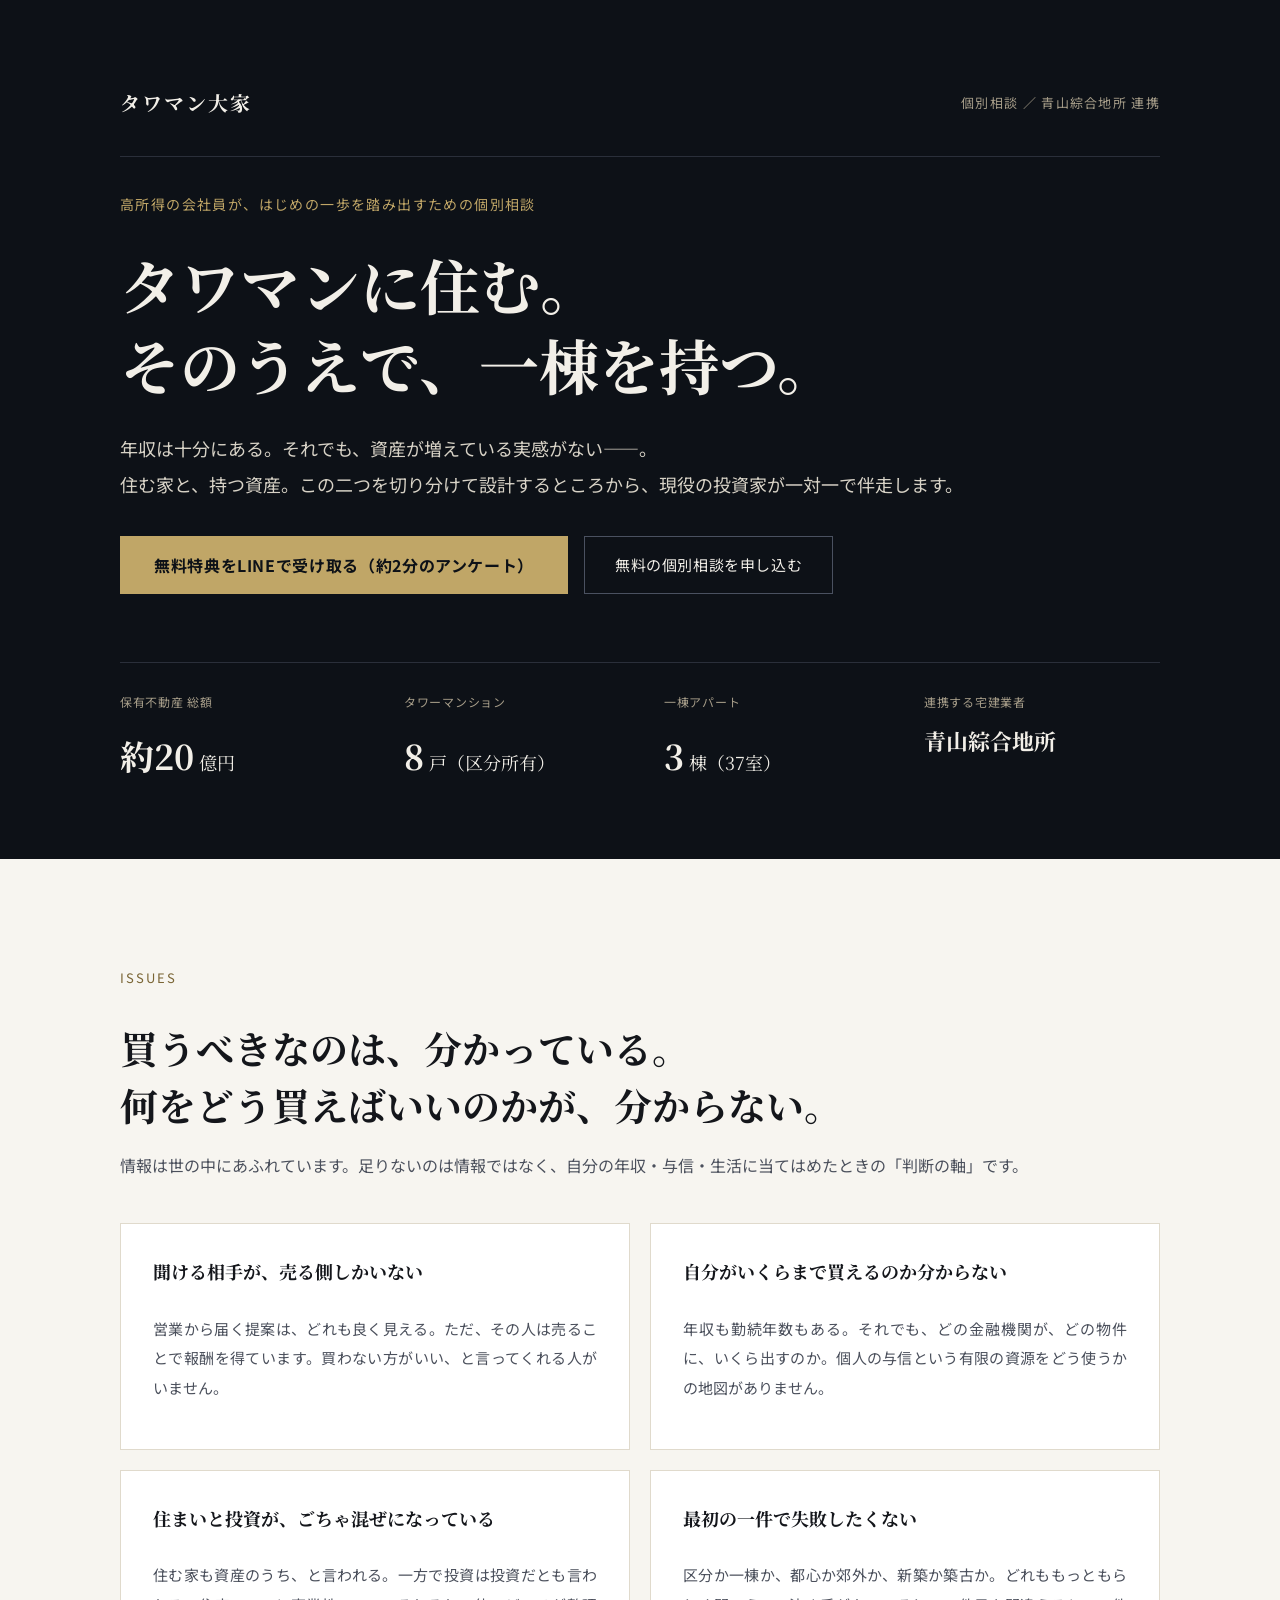
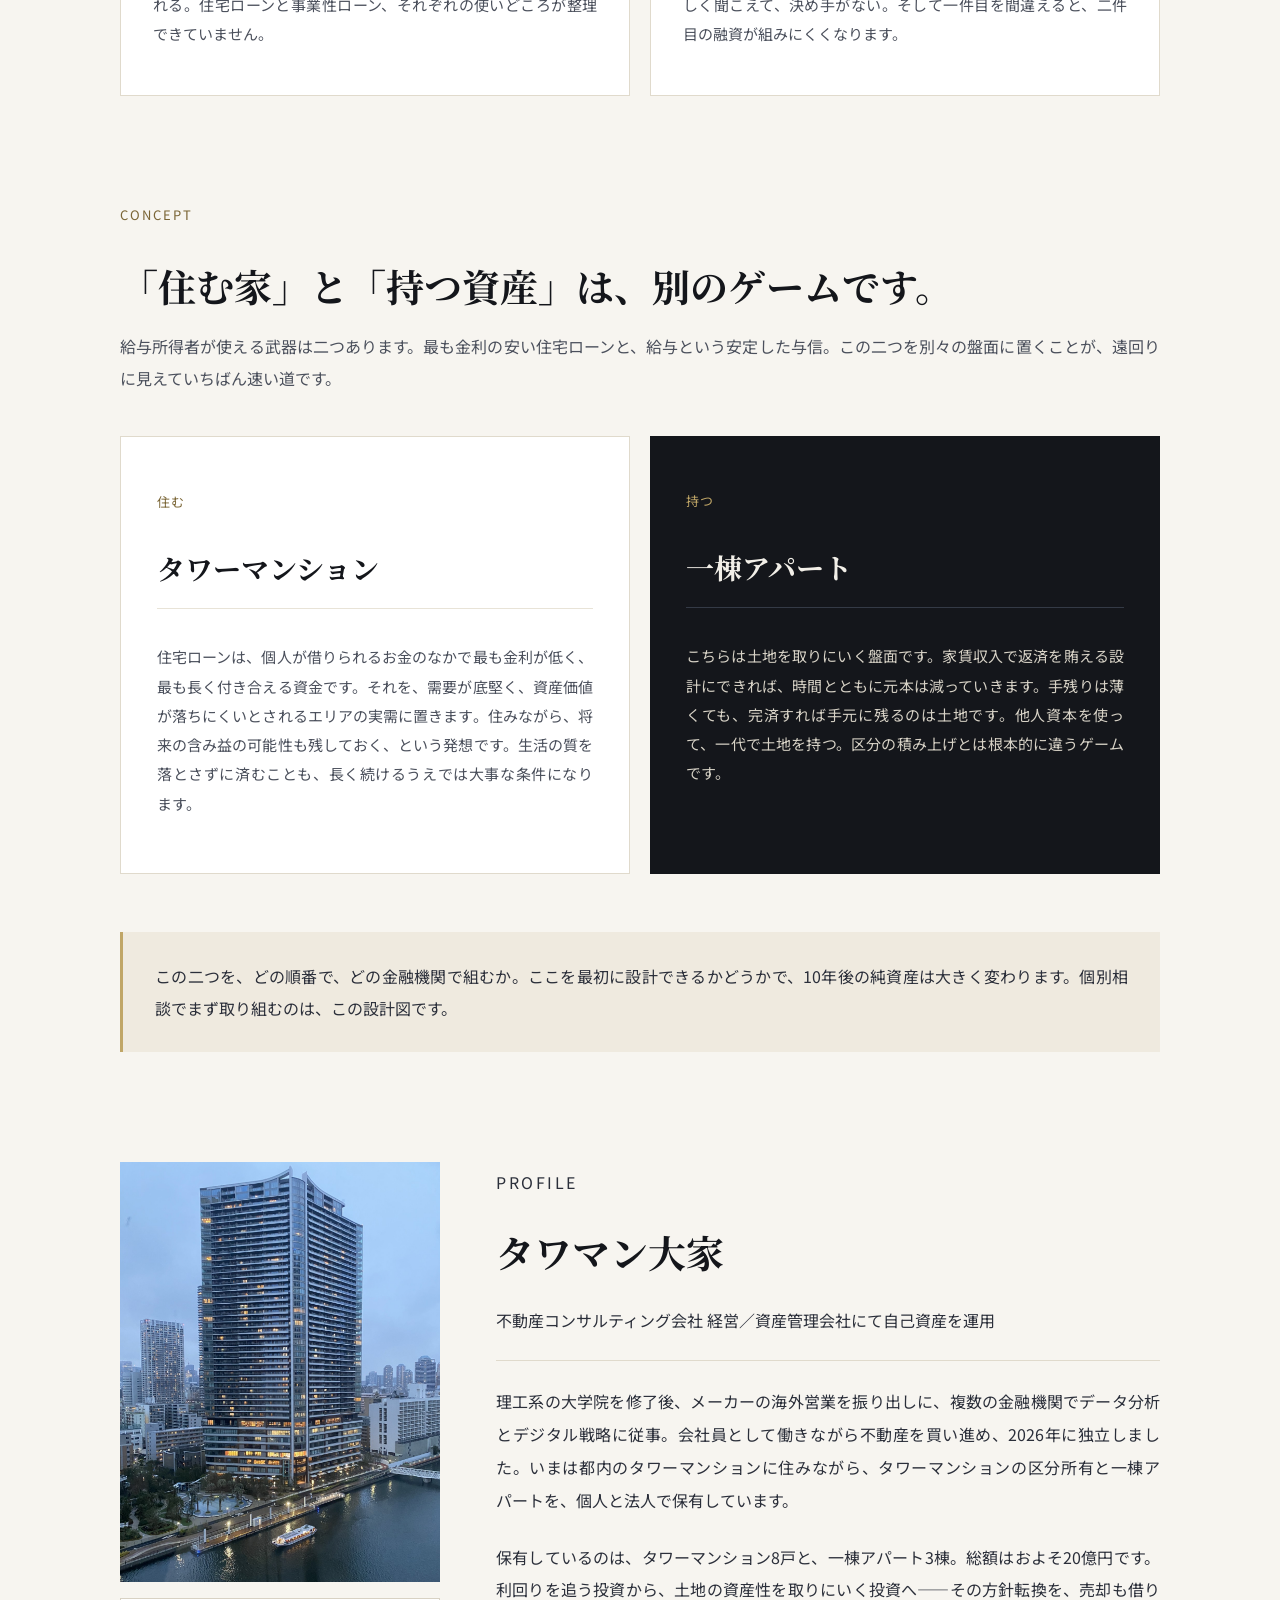
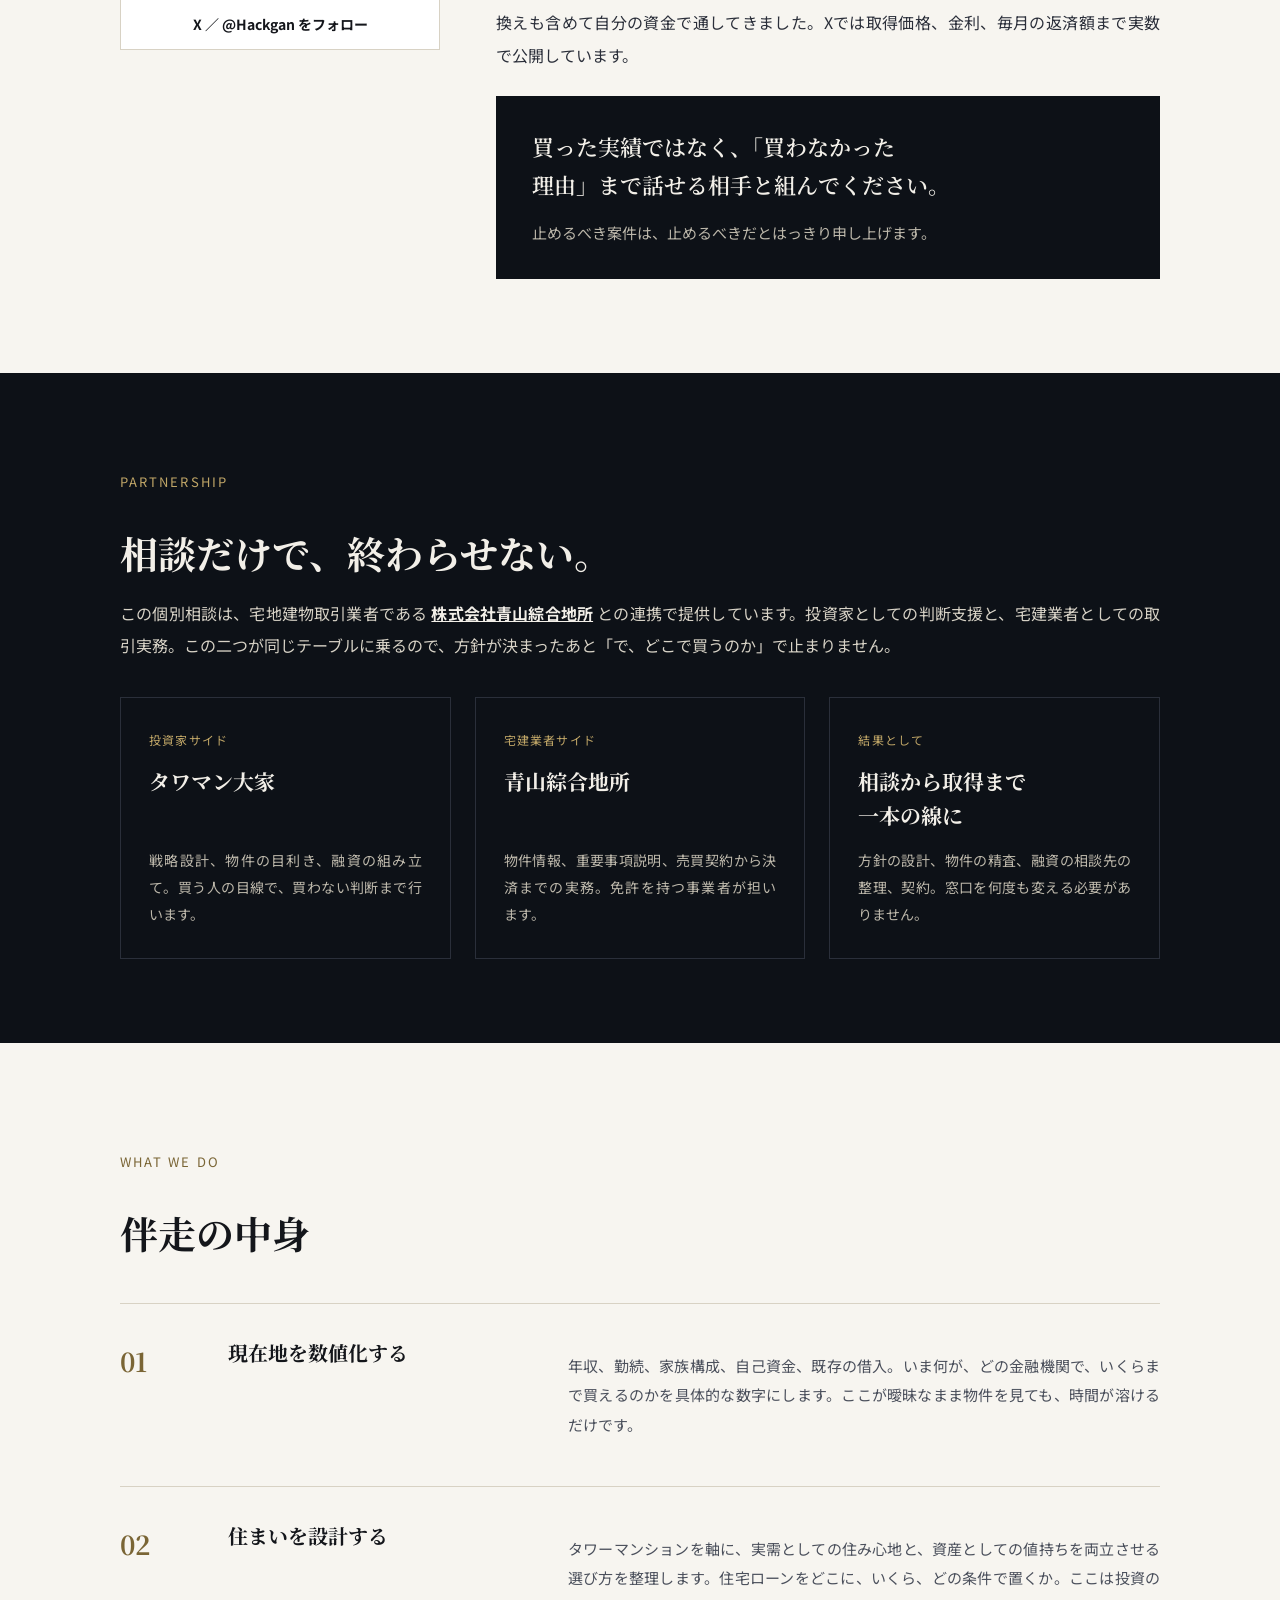
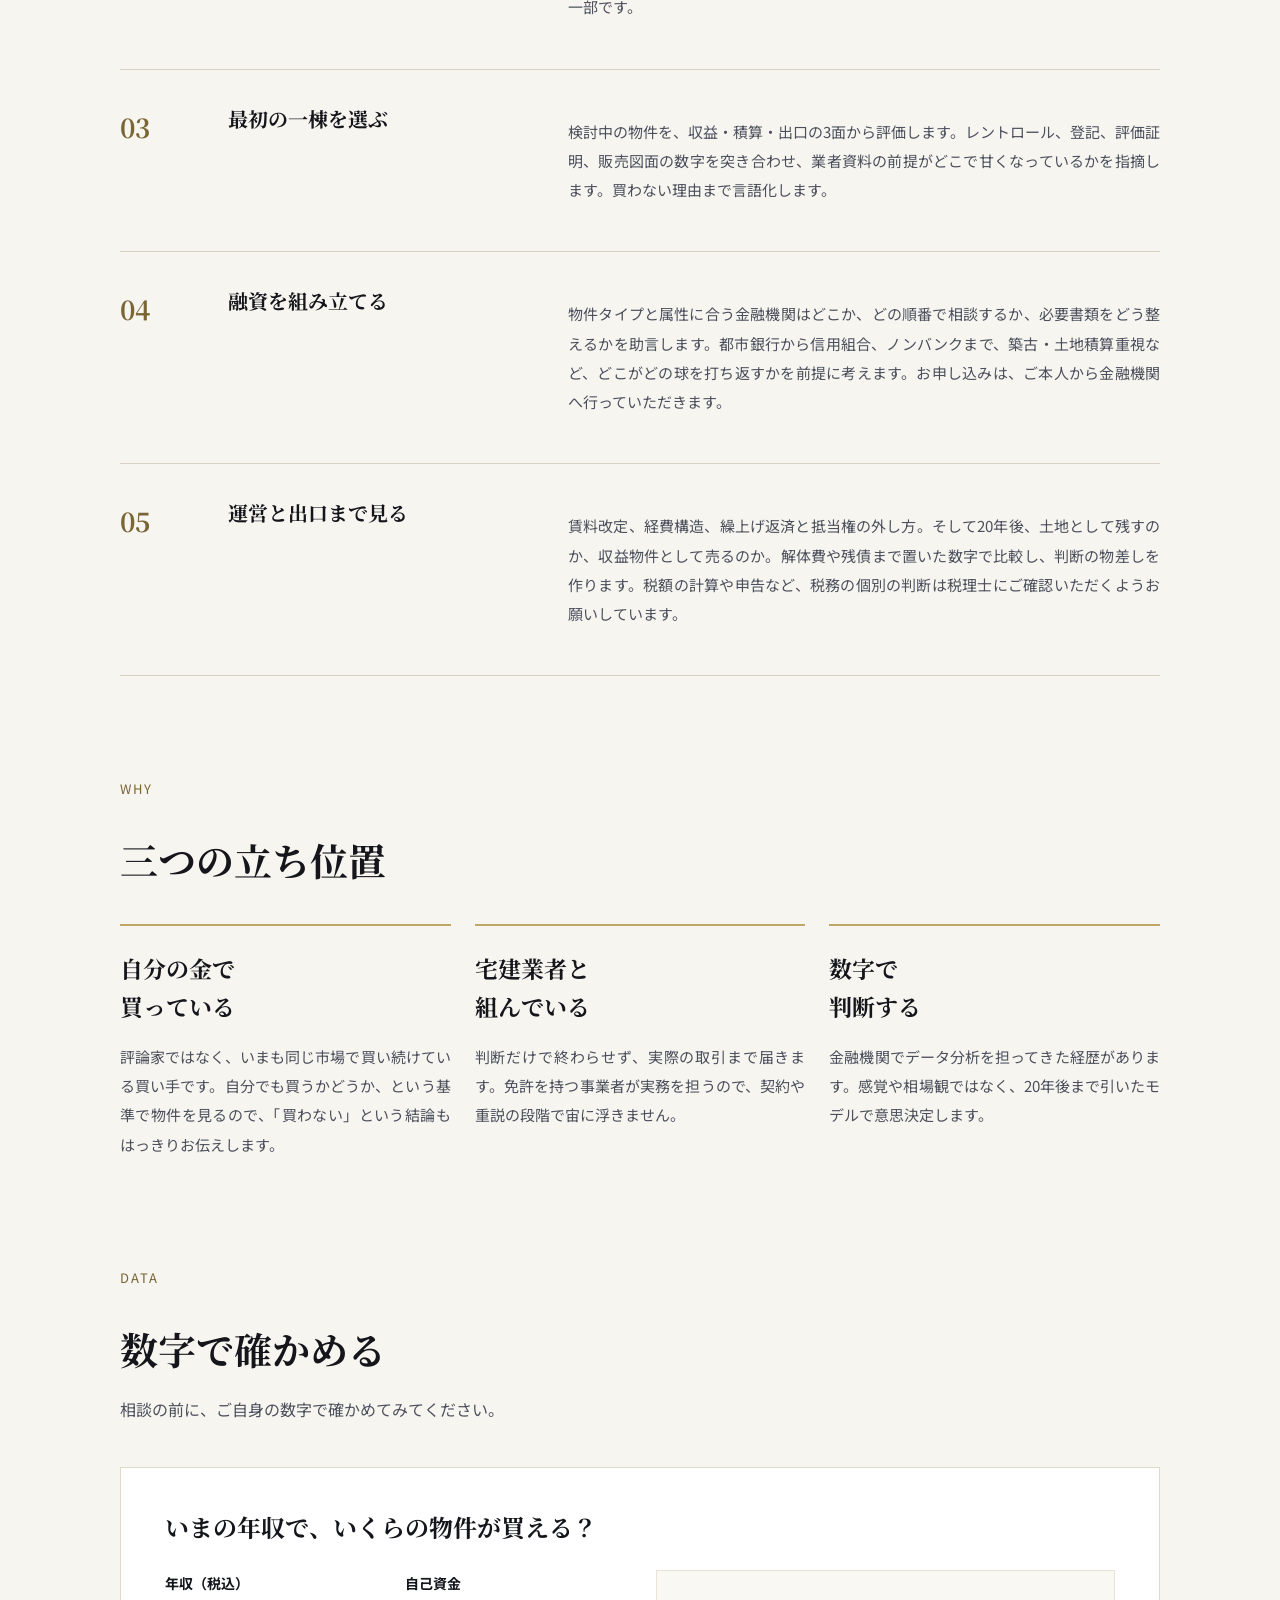
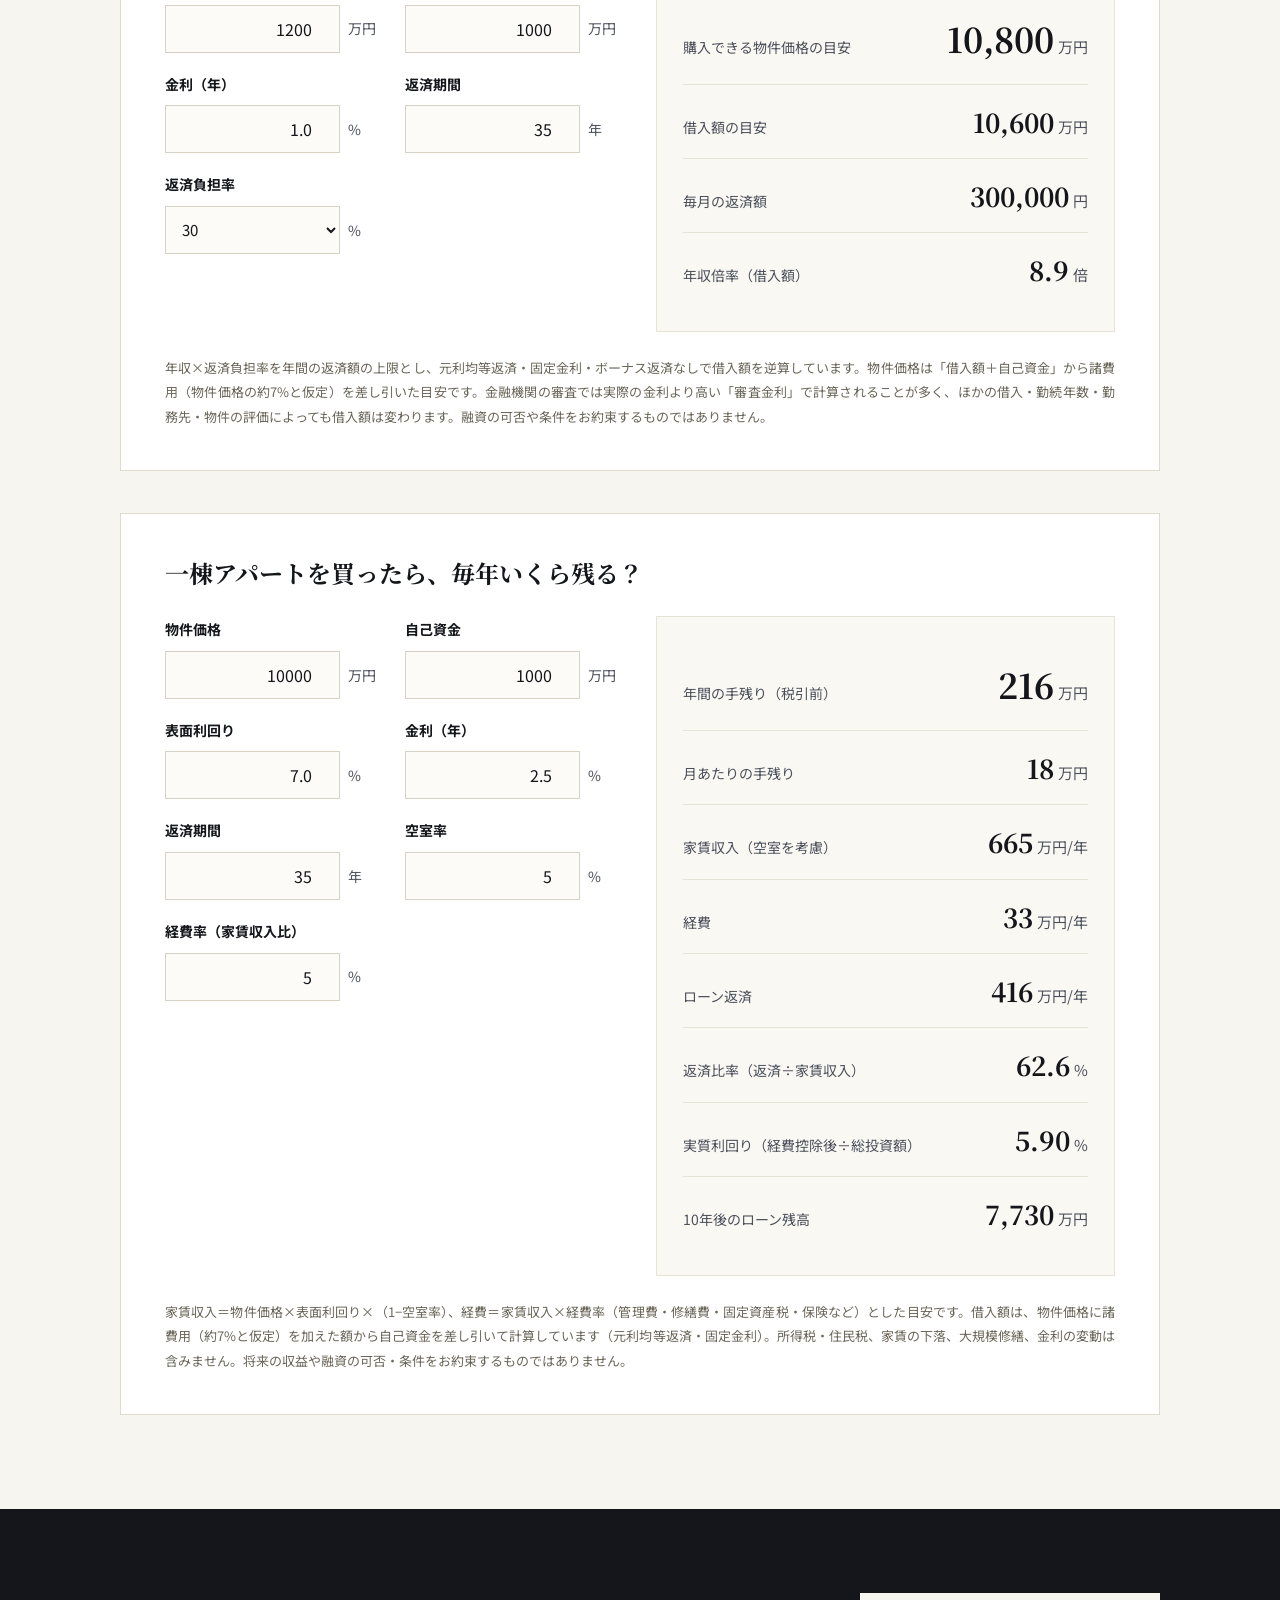
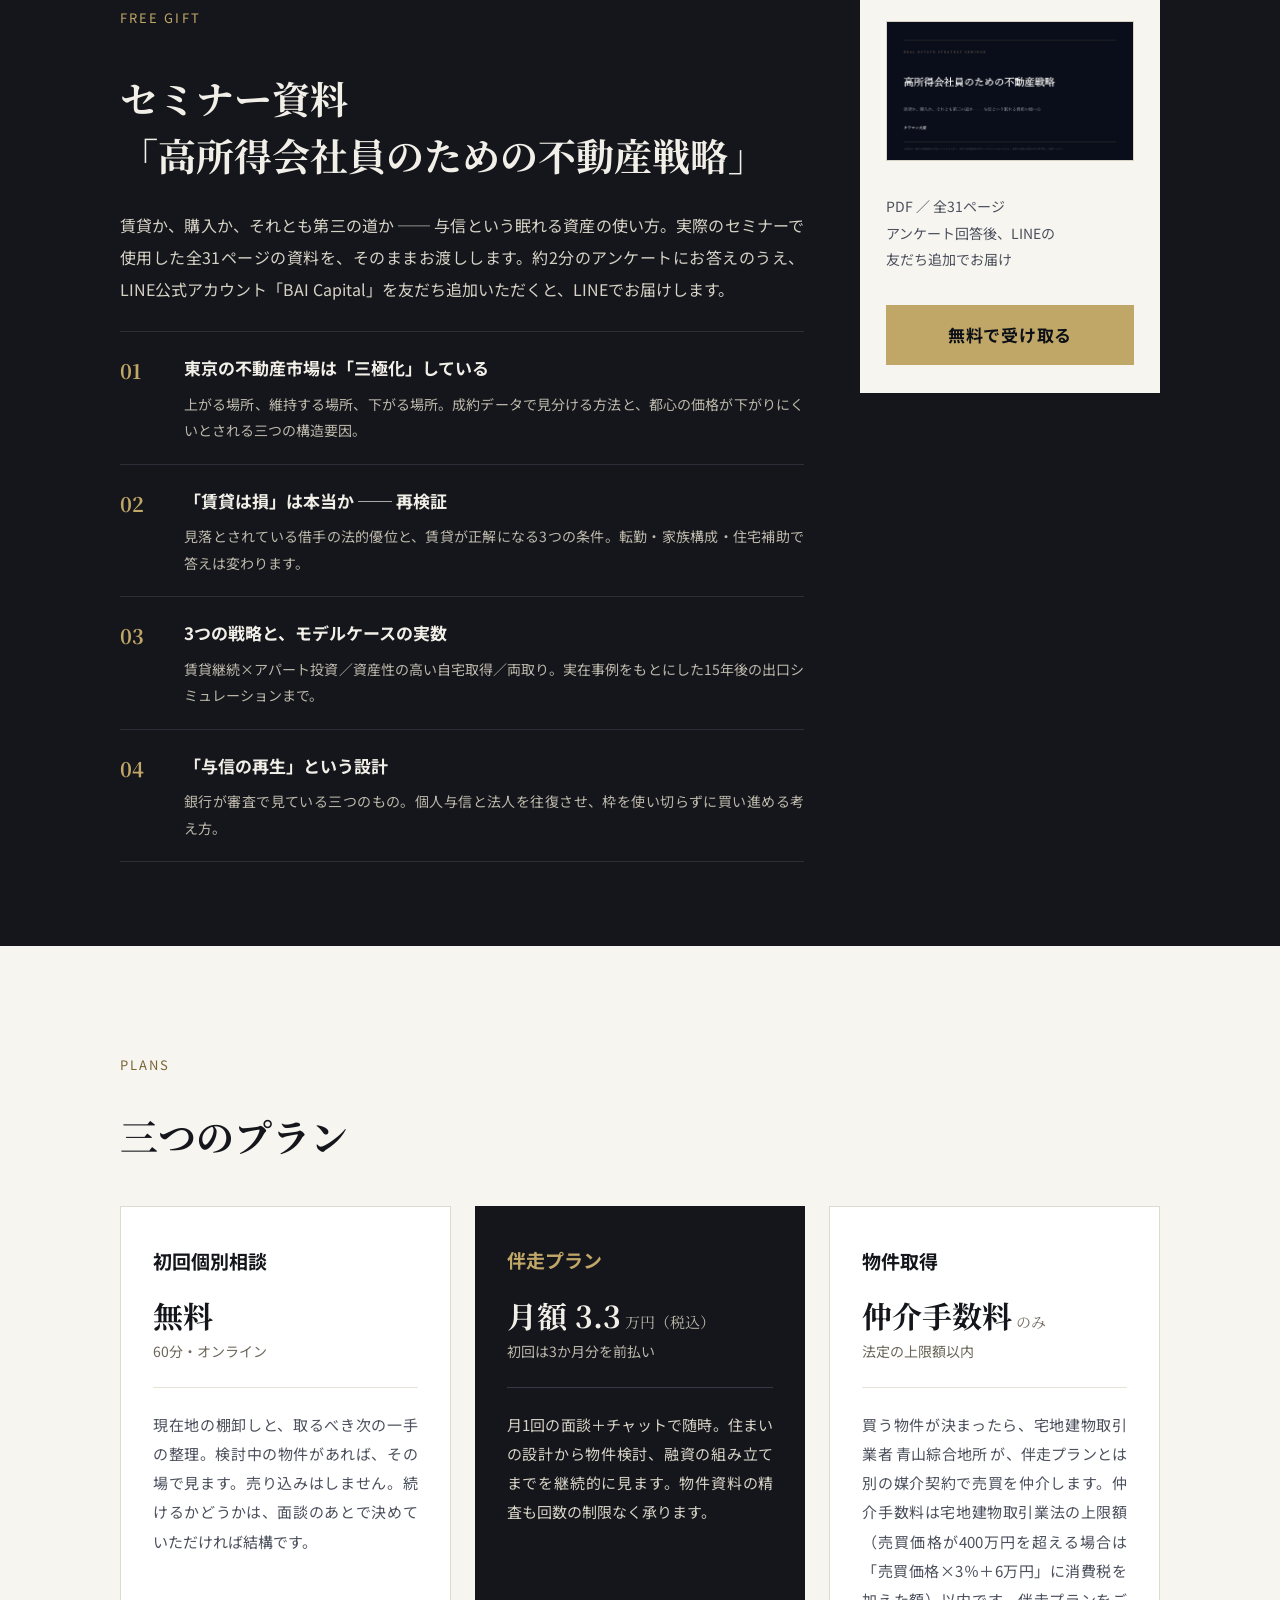
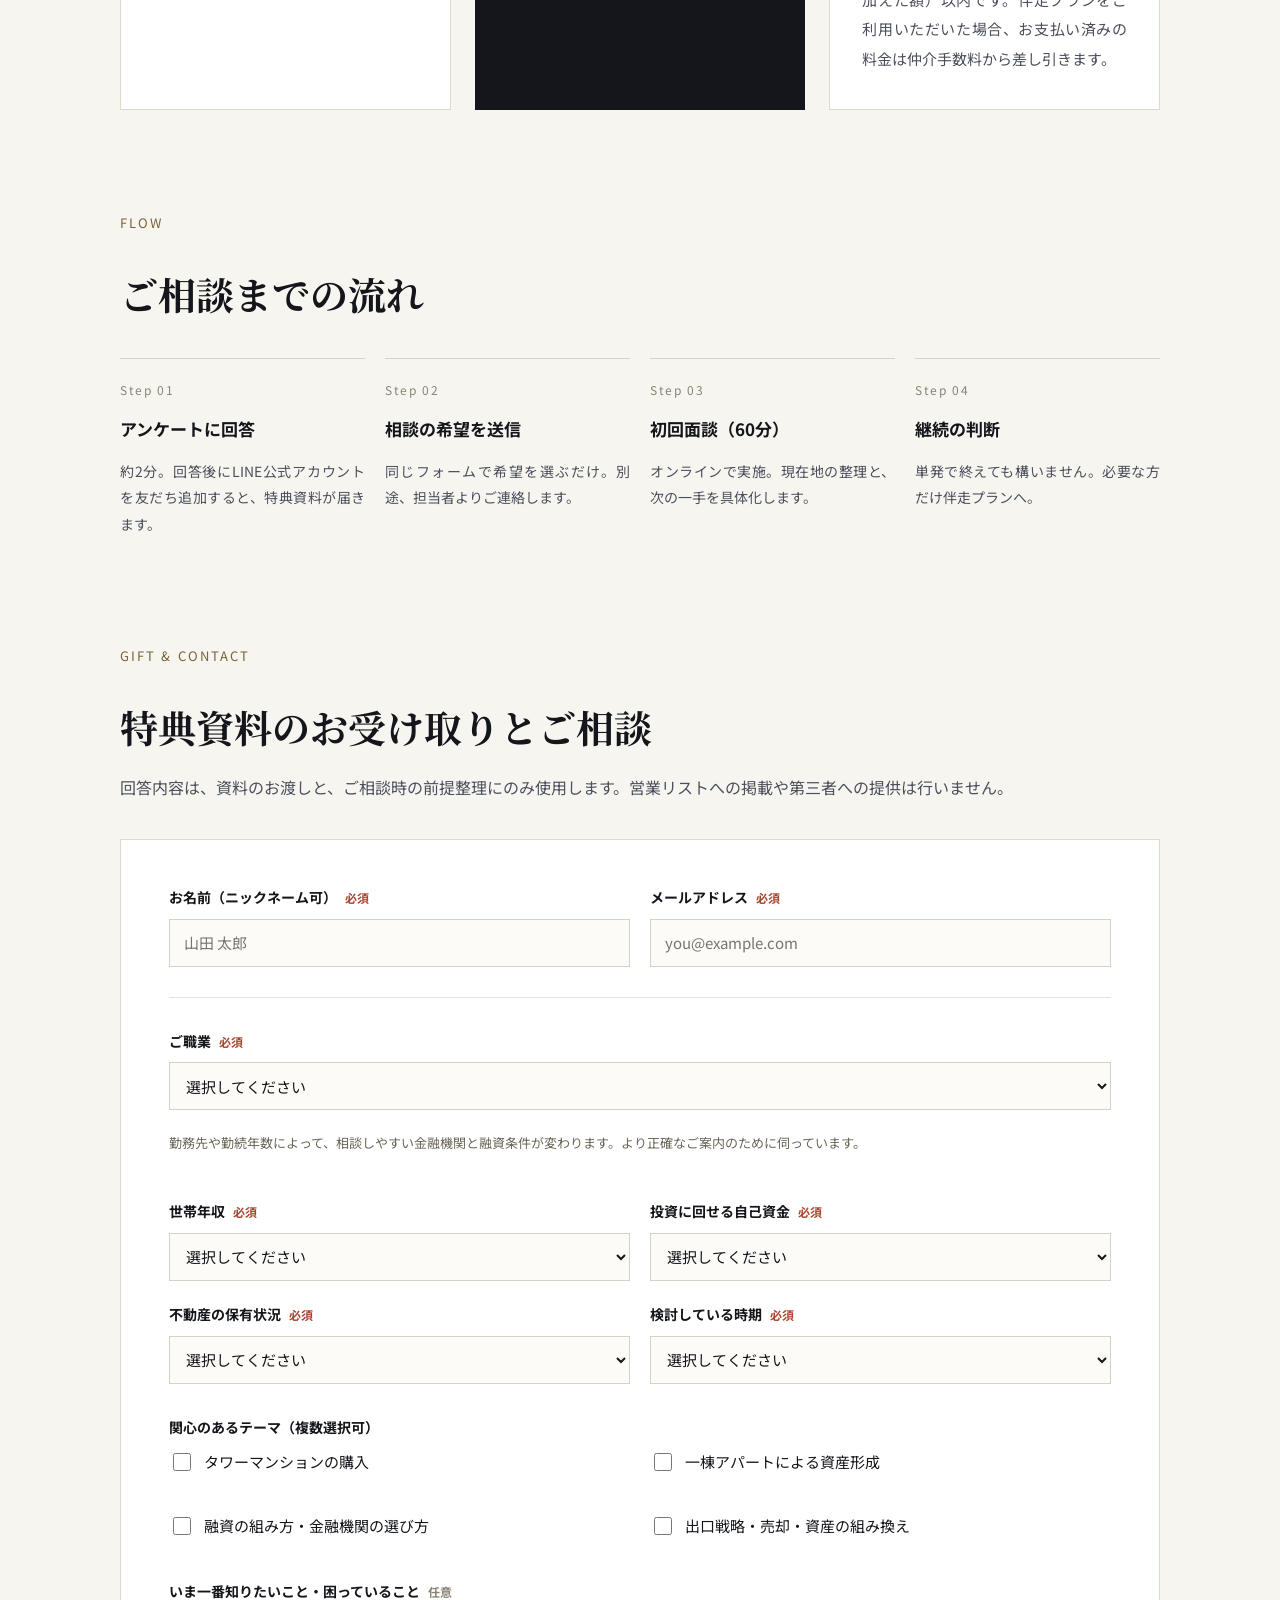
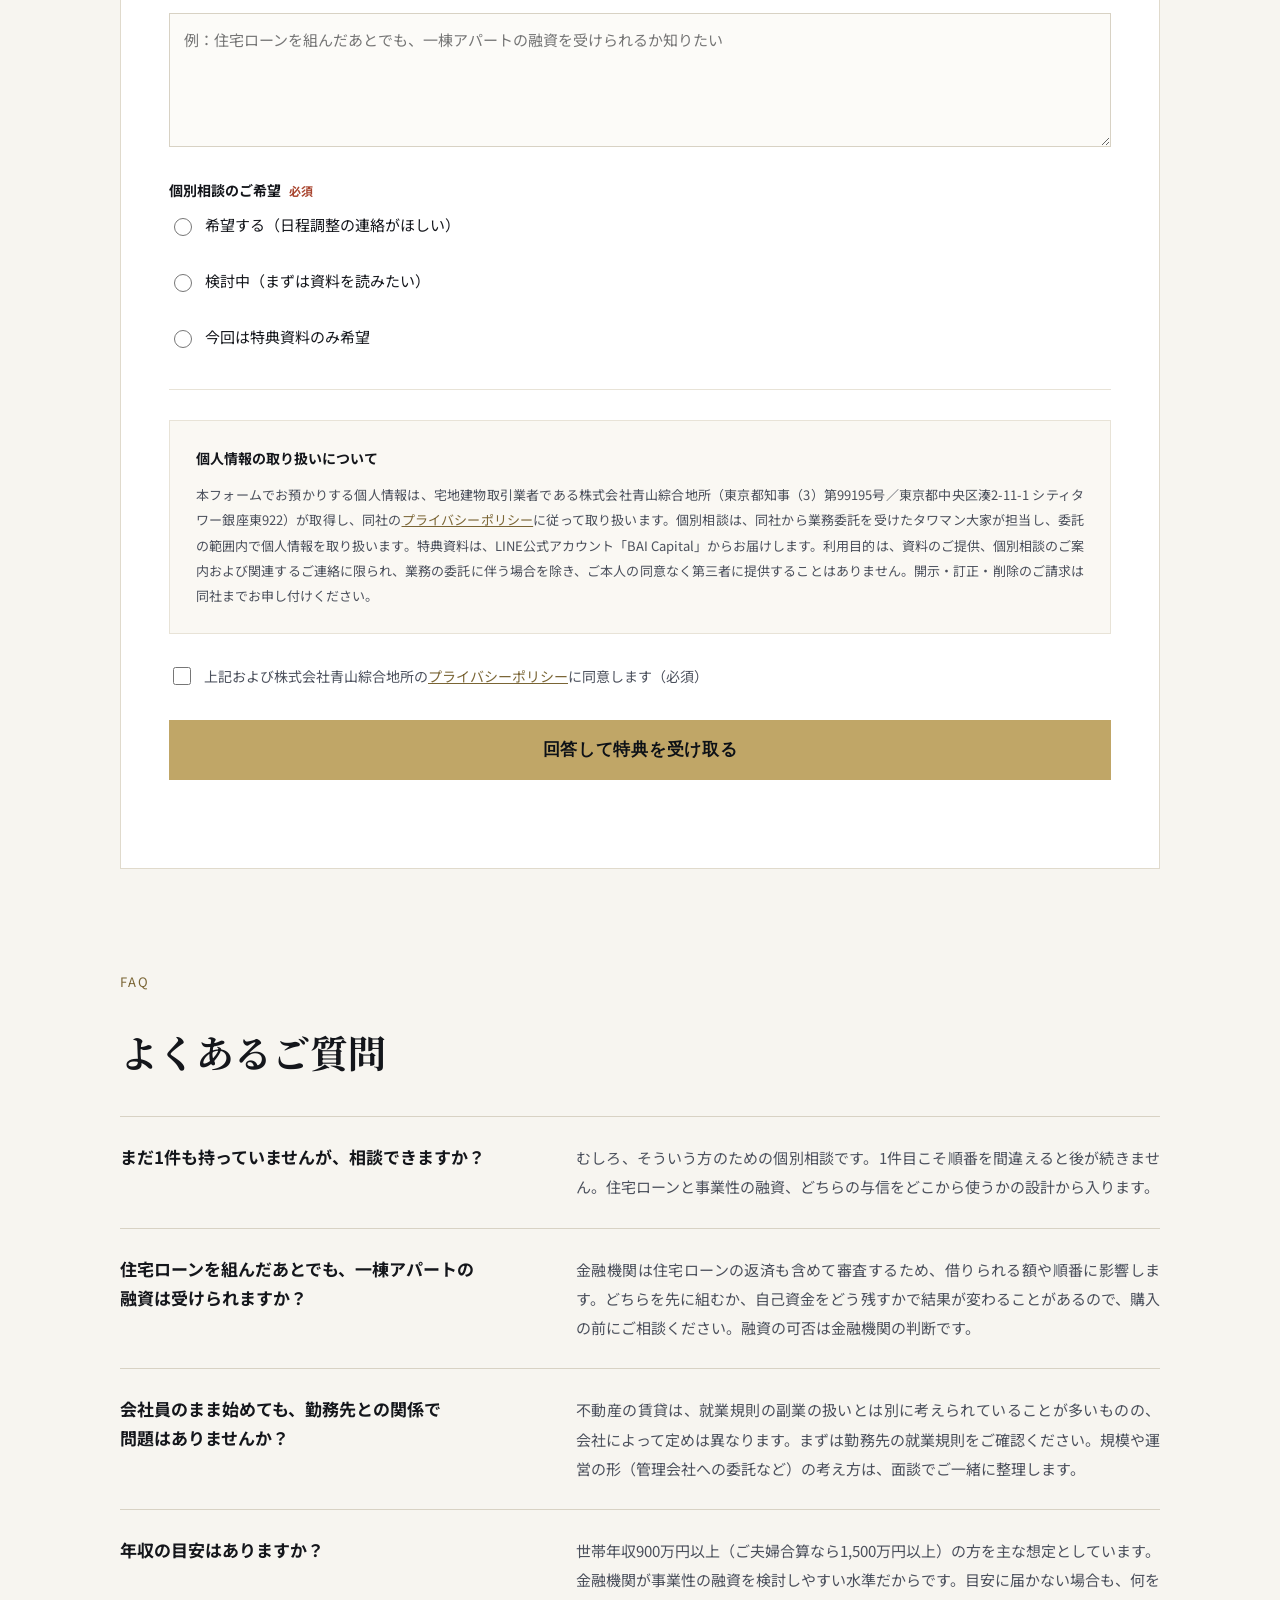
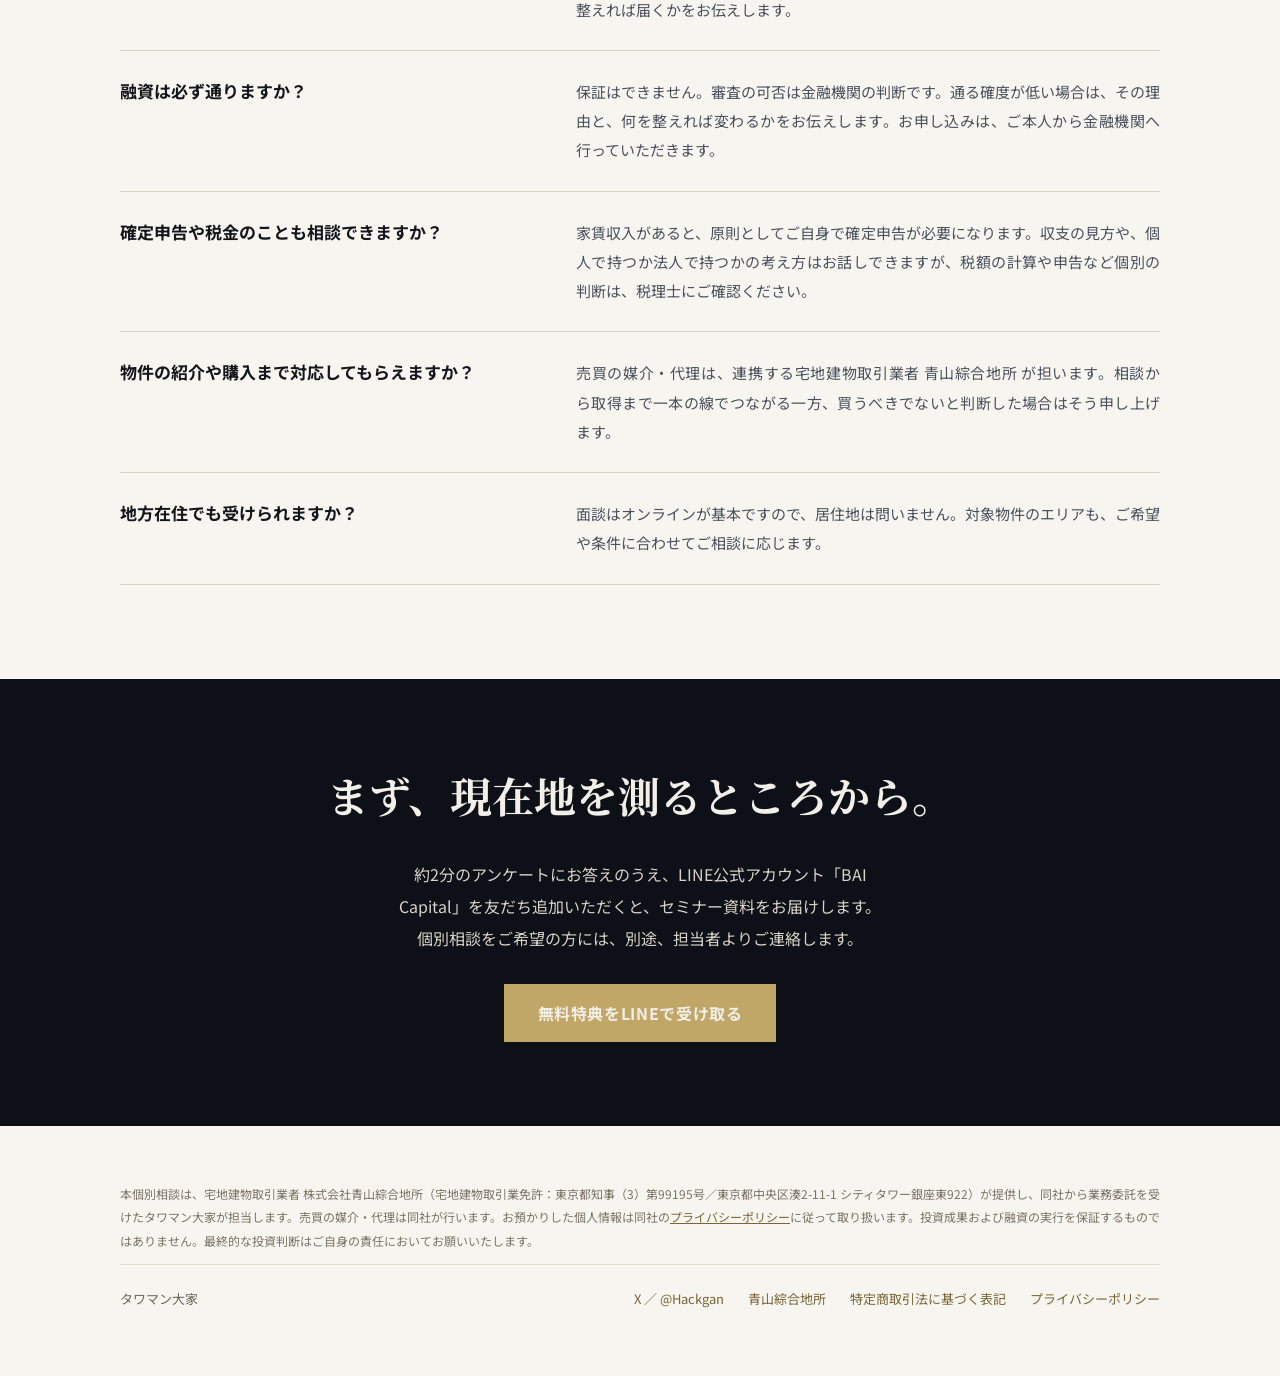
==== commit f22c1a85: "プライバシーポリシーのページを追加し、フォームとフッターからリンク Co-Authored-By: Claude Opus 5.5 <noreply@anthropic.com> Claude-Ses" ====
--- a/site/index.html
+++ b/site/index.html
@@ -606,13 +606,12 @@
 
       <div class="privacy-box">
         <div class="fieldset-label">個人情報の取り扱いについて</div>
-        <!-- TODO: プライバシーポリシーのURLを差し替え -->
-        <p>本フォームでお預かりする個人情報は、宅地建物取引業者である株式会社青山綜合地所（東京都知事（3）第99195号／東京都中央区湊2-11-1 シティタワー銀座東922）が取得し、同社の<a href="#privacy-policy">プライバシーポリシー</a>に従って取り扱います。個別相談は、同社から業務委託を受けたタワマン大家が担当し、委託の範囲内で個人情報を取り扱います。特典資料は、LINE公式アカウント「BAI Capital」からお届けします。利用目的は、資料のご提供、個別相談のご案内および関連するご連絡に限られ、業務の委託に伴う場合を除き、ご本人の同意なく第三者に提供することはありません。開示・訂正・削除のご請求は同社までお申し付けください。</p>
+        <p>本フォームでお預かりする個人情報は、宅地建物取引業者である株式会社青山綜合地所（東京都知事（3）第99195号／東京都中央区湊2-11-1 シティタワー銀座東922）が取得し、同社の<a href="privacy/" target="_blank" rel="noopener">プライバシーポリシー</a>に従って取り扱います。個別相談は、同社から業務委託を受けたタワマン大家が担当し、委託の範囲内で個人情報を取り扱います。特典資料は、LINE公式アカウント「BAI Capital」からお届けします。利用目的は、資料のご提供、個別相談のご案内および関連するご連絡に限られ、業務の委託に伴う場合を除き、ご本人の同意なく第三者に提供することはありません。開示・訂正・削除のご請求は同社までお申し付けください。</p>
       </div>
 
       <div class="consent">
         <input id="f-agree" name="consent" type="checkbox" value="同意する" required>
-        <label for="f-agree">上記および株式会社青山綜合地所の<a href="#privacy-policy">プライバシーポリシー</a>に同意します（必須）</label>
+        <label for="f-agree">上記および株式会社青山綜合地所の<a href="privacy/" target="_blank" rel="noopener">プライバシーポリシー</a>に同意します（必須）</label>
       </div>
 
       <button class="btn btn--block" type="submit">回答して特典を受け取る</button>
@@ -625,8 +624,8 @@
       <p class="eyebrow">Thank you</p>
       <h3 class="thanks-title">ご回答ありがとうございました。</h3>
       <p>特典のセミナー資料は、LINE公式アカウント「BAI Capital」からお届けします。下のボタンから友だち追加してください。個別相談をご希望の方には、担当者より数日以内にご連絡します。</p>
-      <!-- TODO: BAI Capital の友だち追加URL（https://lin.ee/… または https://line.me/R/ti/p/@…）に差し替え -->
-      <a class="btn" href="https://lin.ee/TODO" target="_blank" rel="noopener">LINEで友だち追加して資料を受け取る</a>
+      <!-- LINE公式アカウント「BAI Capital」（@081gacuo）の友だち追加URL -->
+      <a class="btn" href="https://lin.ee/ubsOrvo" target="_blank" rel="noopener">LINEで友だち追加して資料を受け取る</a>
       <p class="hint">パソコンでご覧の方は、ボタンを押すと表示されるQRコードをスマートフォンのLINEで読み取ってください。</p>
     </div>
   </div>
@@ -688,9 +687,9 @@
 </main>
 
 <!-- ============================== フッター ============================== -->
-<footer class="footer" id="privacy-policy">
+<footer class="footer">
   <div class="wrap">
-    <p class="footer-legal">本個別相談は、宅地建物取引業者 株式会社青山綜合地所（宅地建物取引業免許：東京都知事（3）第99195号／東京都中央区湊2-11-1 シティタワー銀座東922）が提供し、同社から業務委託を受けたタワマン大家が担当します。売買の媒介・代理は同社が行います。お預かりした個人情報は同社のプライバシーポリシーに従って取り扱います。投資成果および融資の実行を保証するものではありません。最終的な投資判断はご自身の責任においてお願いいたします。</p>
+    <p class="footer-legal">本個別相談は、宅地建物取引業者 株式会社青山綜合地所（宅地建物取引業免許：東京都知事（3）第99195号／東京都中央区湊2-11-1 シティタワー銀座東922）が提供し、同社から業務委託を受けたタワマン大家が担当します。売買の媒介・代理は同社が行います。お預かりした個人情報は同社の<a href="privacy/">プライバシーポリシー</a>に従って取り扱います。投資成果および融資の実行を保証するものではありません。最終的な投資判断はご自身の責任においてお願いいたします。</p>
     <div class="rule"></div>
     <div class="footer-row">
       <div>タワマン大家</div>
@@ -698,6 +697,7 @@
         <a href="https://x.com/Hackgan" target="_blank" rel="noopener">X ／ @Hackgan</a>
         <a href="https://aoyama-re.co.jp/" target="_blank" rel="noopener">青山綜合地所</a>
         <a href="tokushoho/">特定商取引法に基づく表記</a>
+        <a href="privacy/">プライバシーポリシー</a>
       </div>
     </div>
   </div>
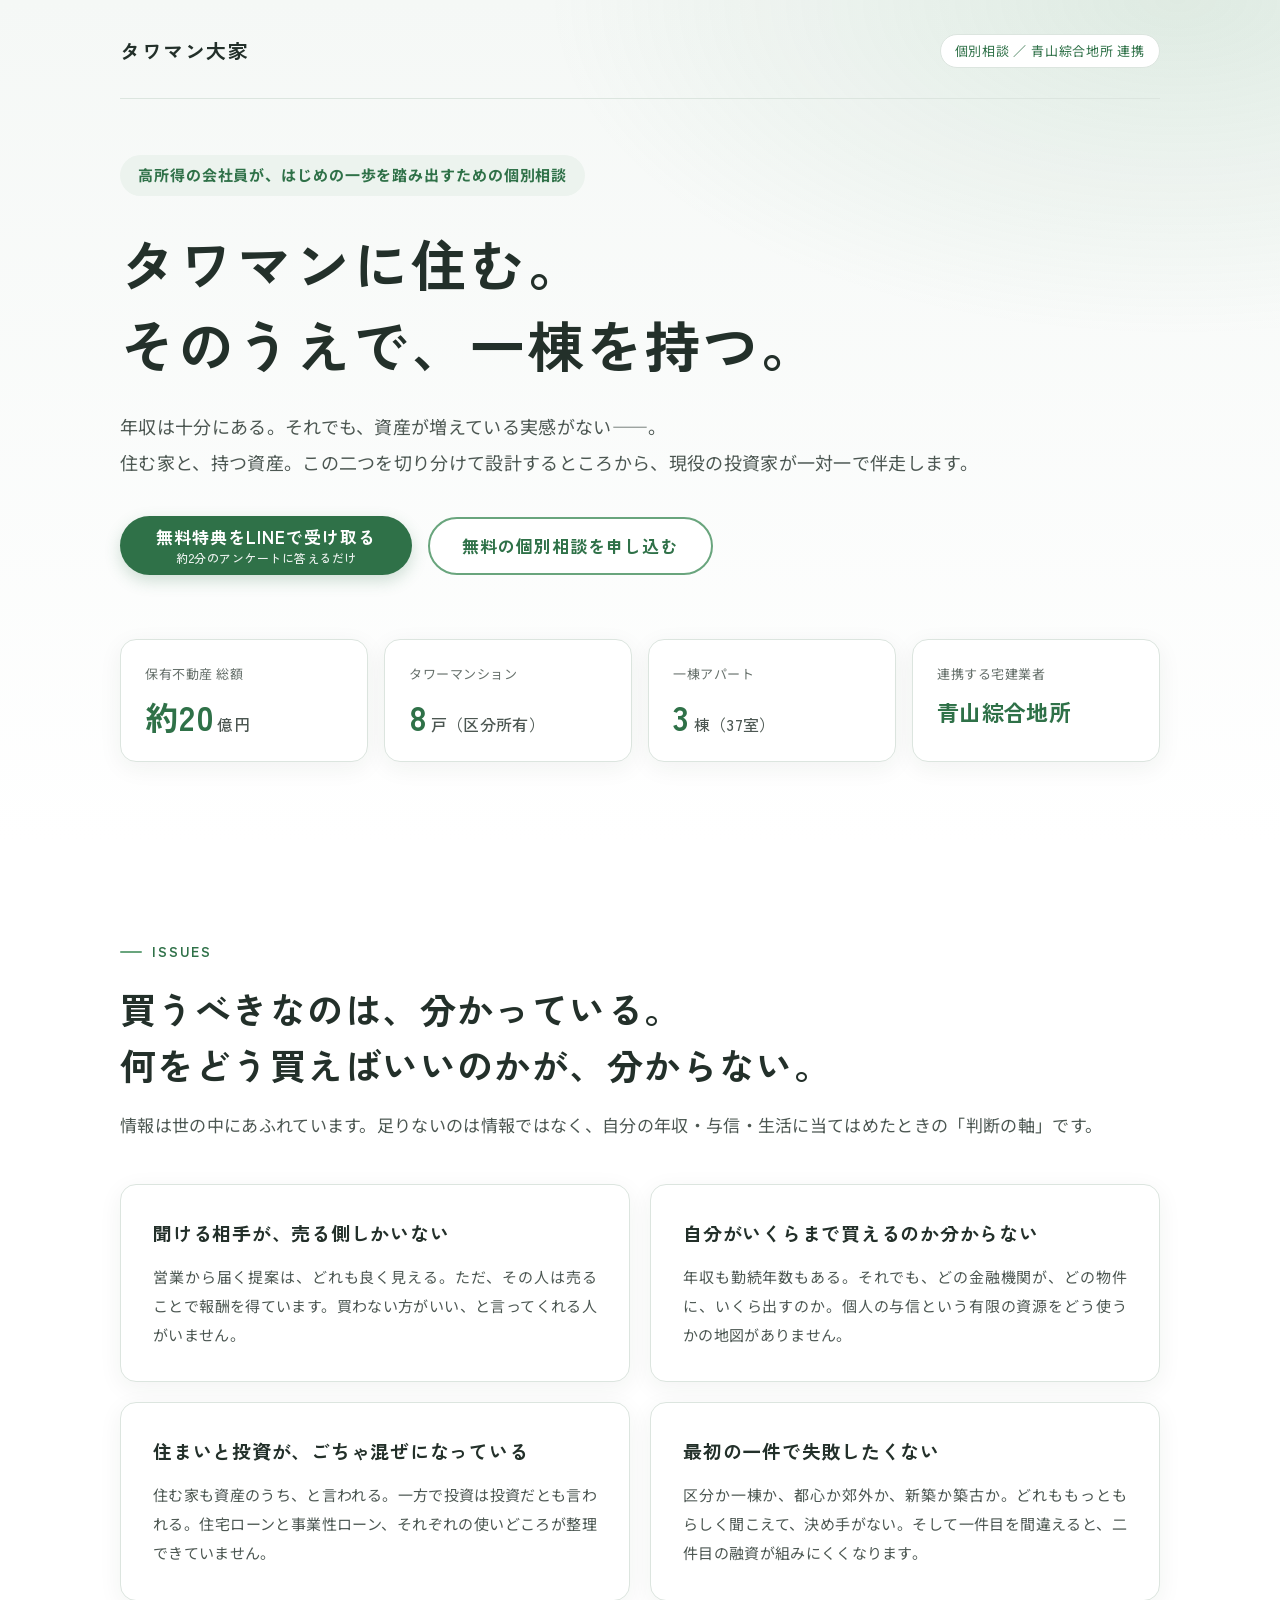
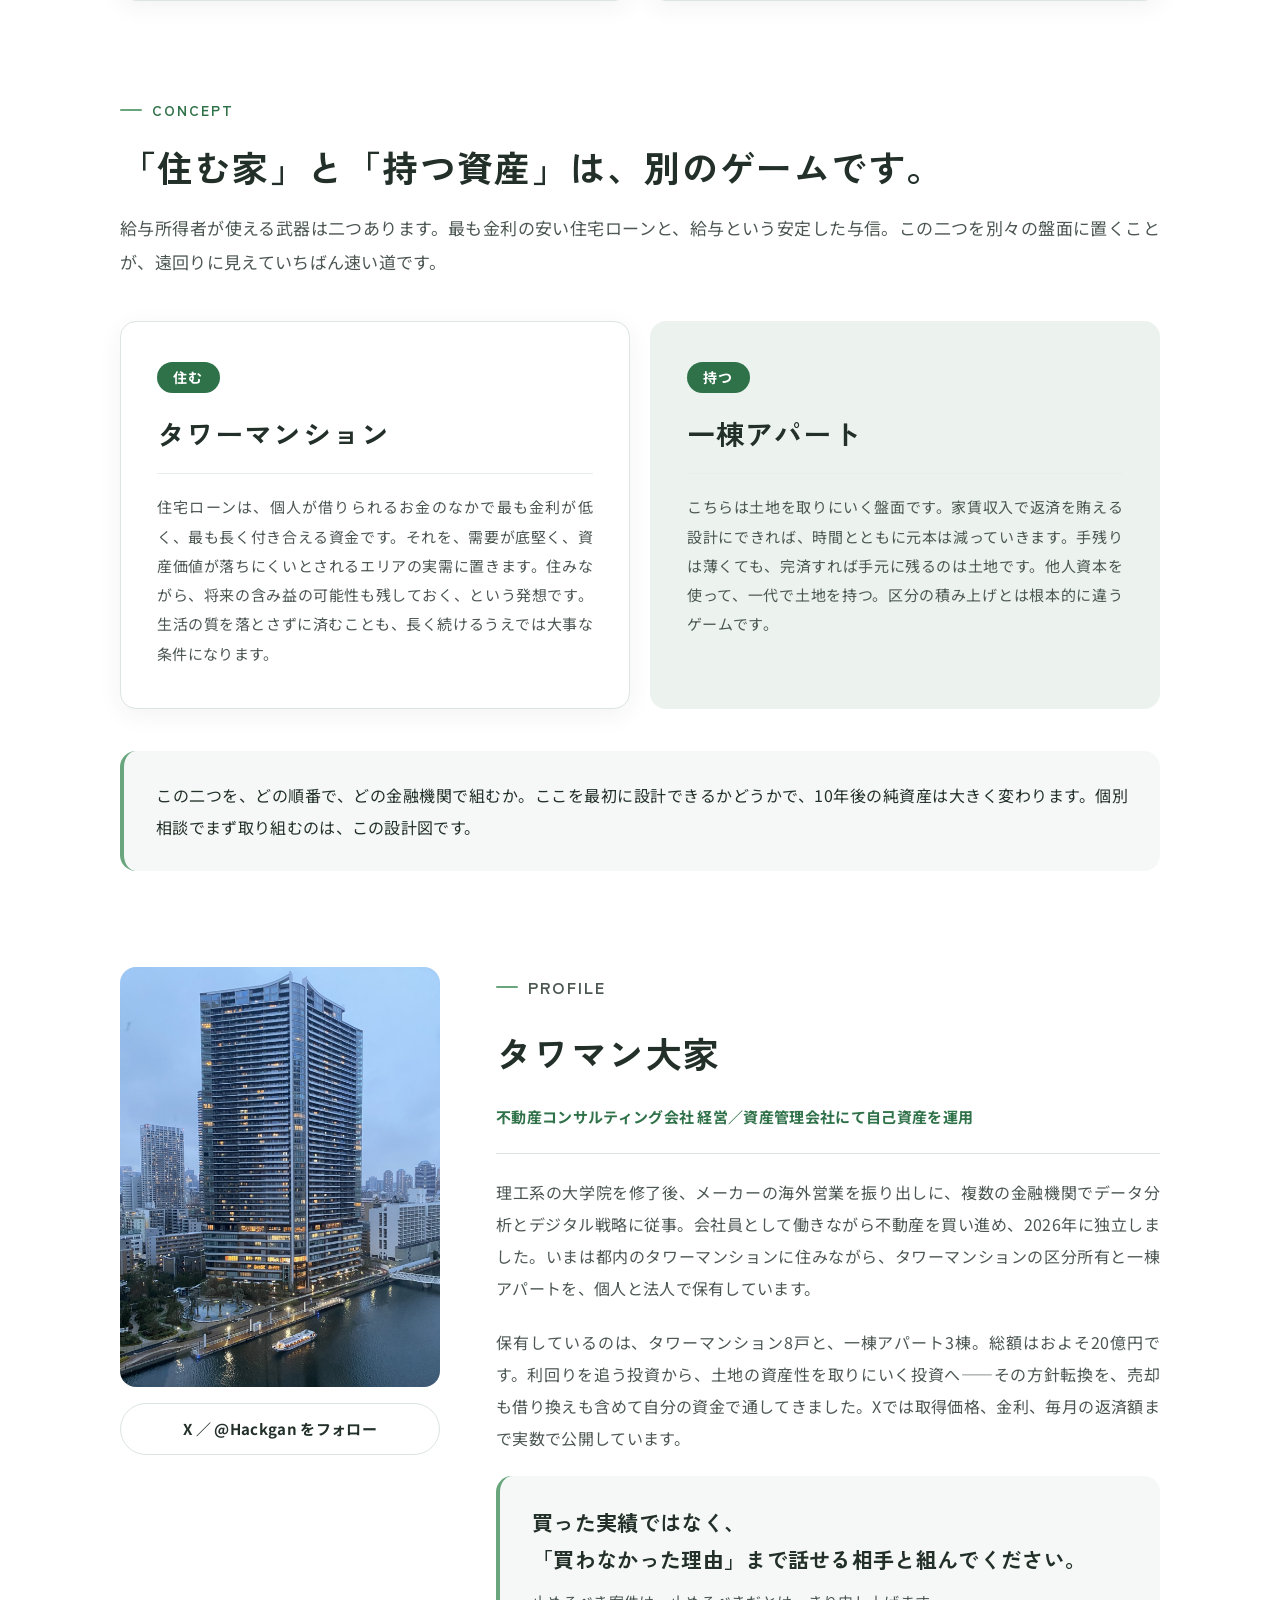
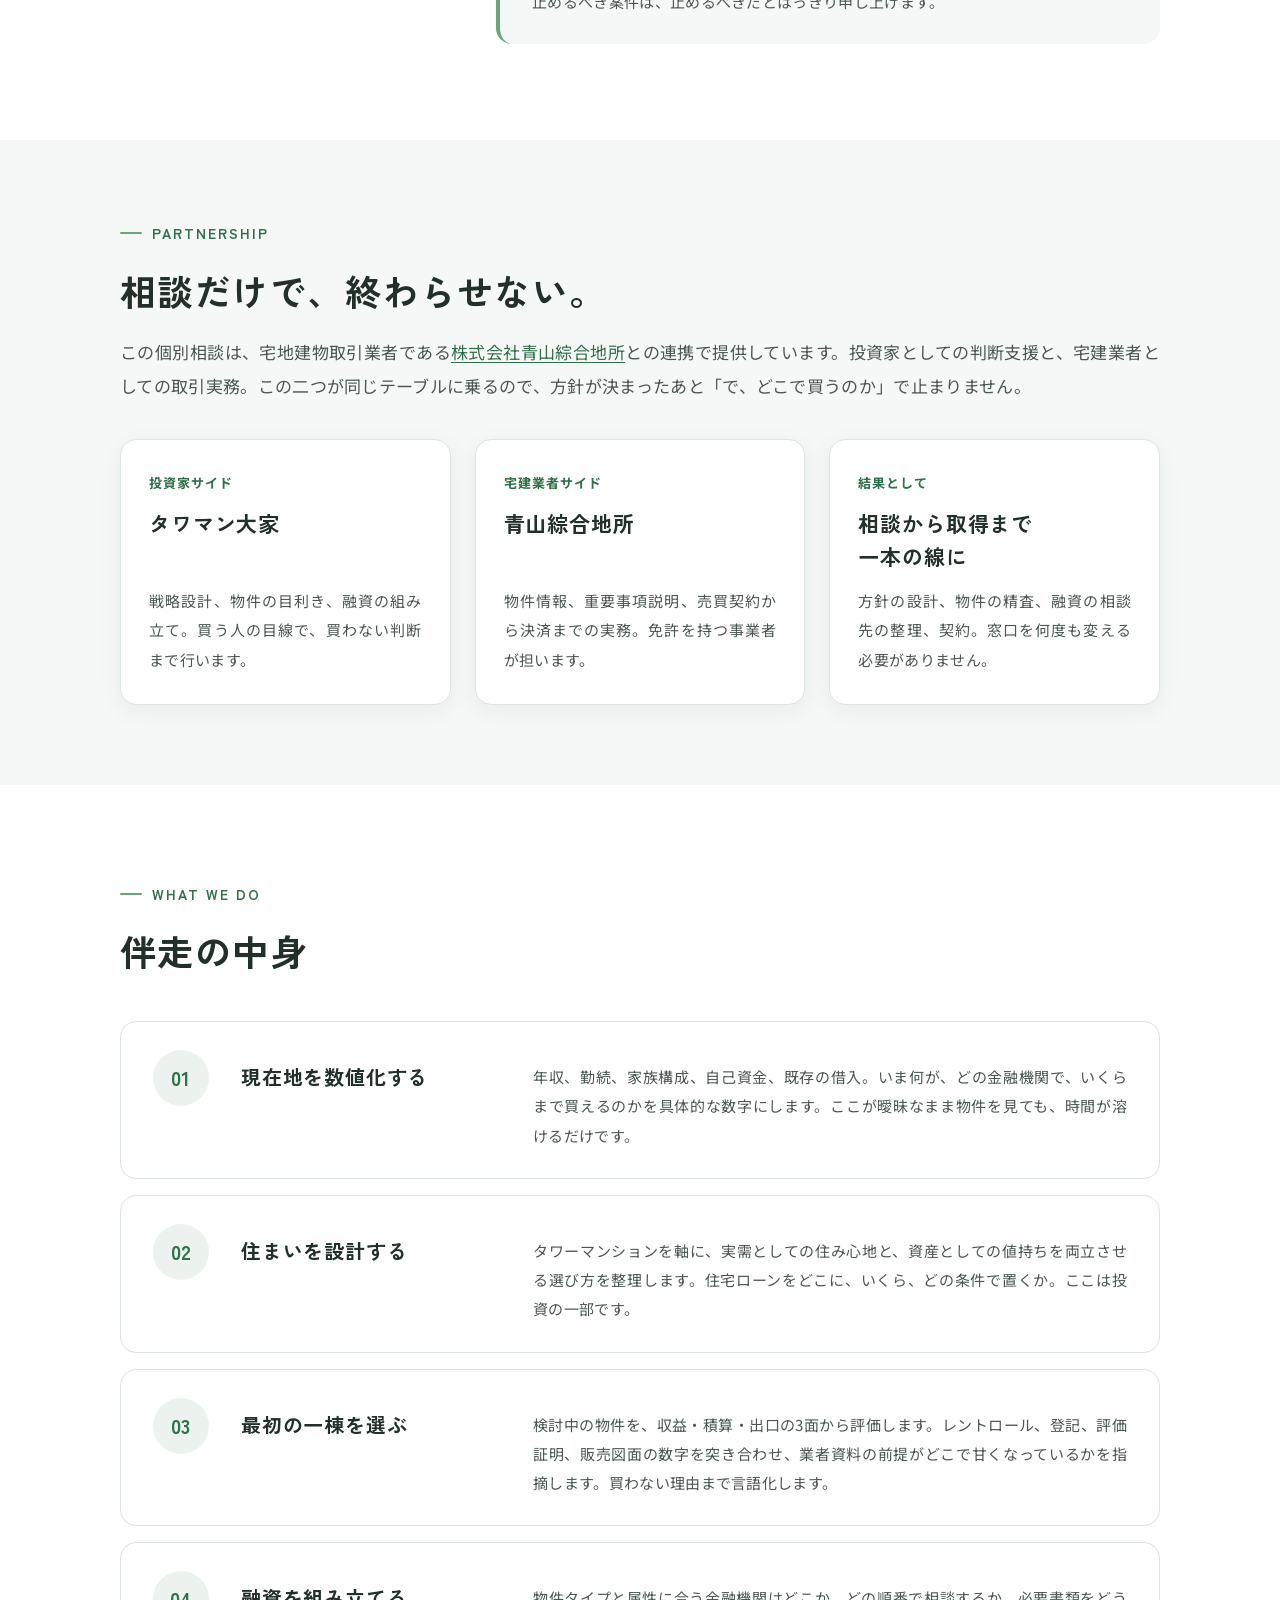
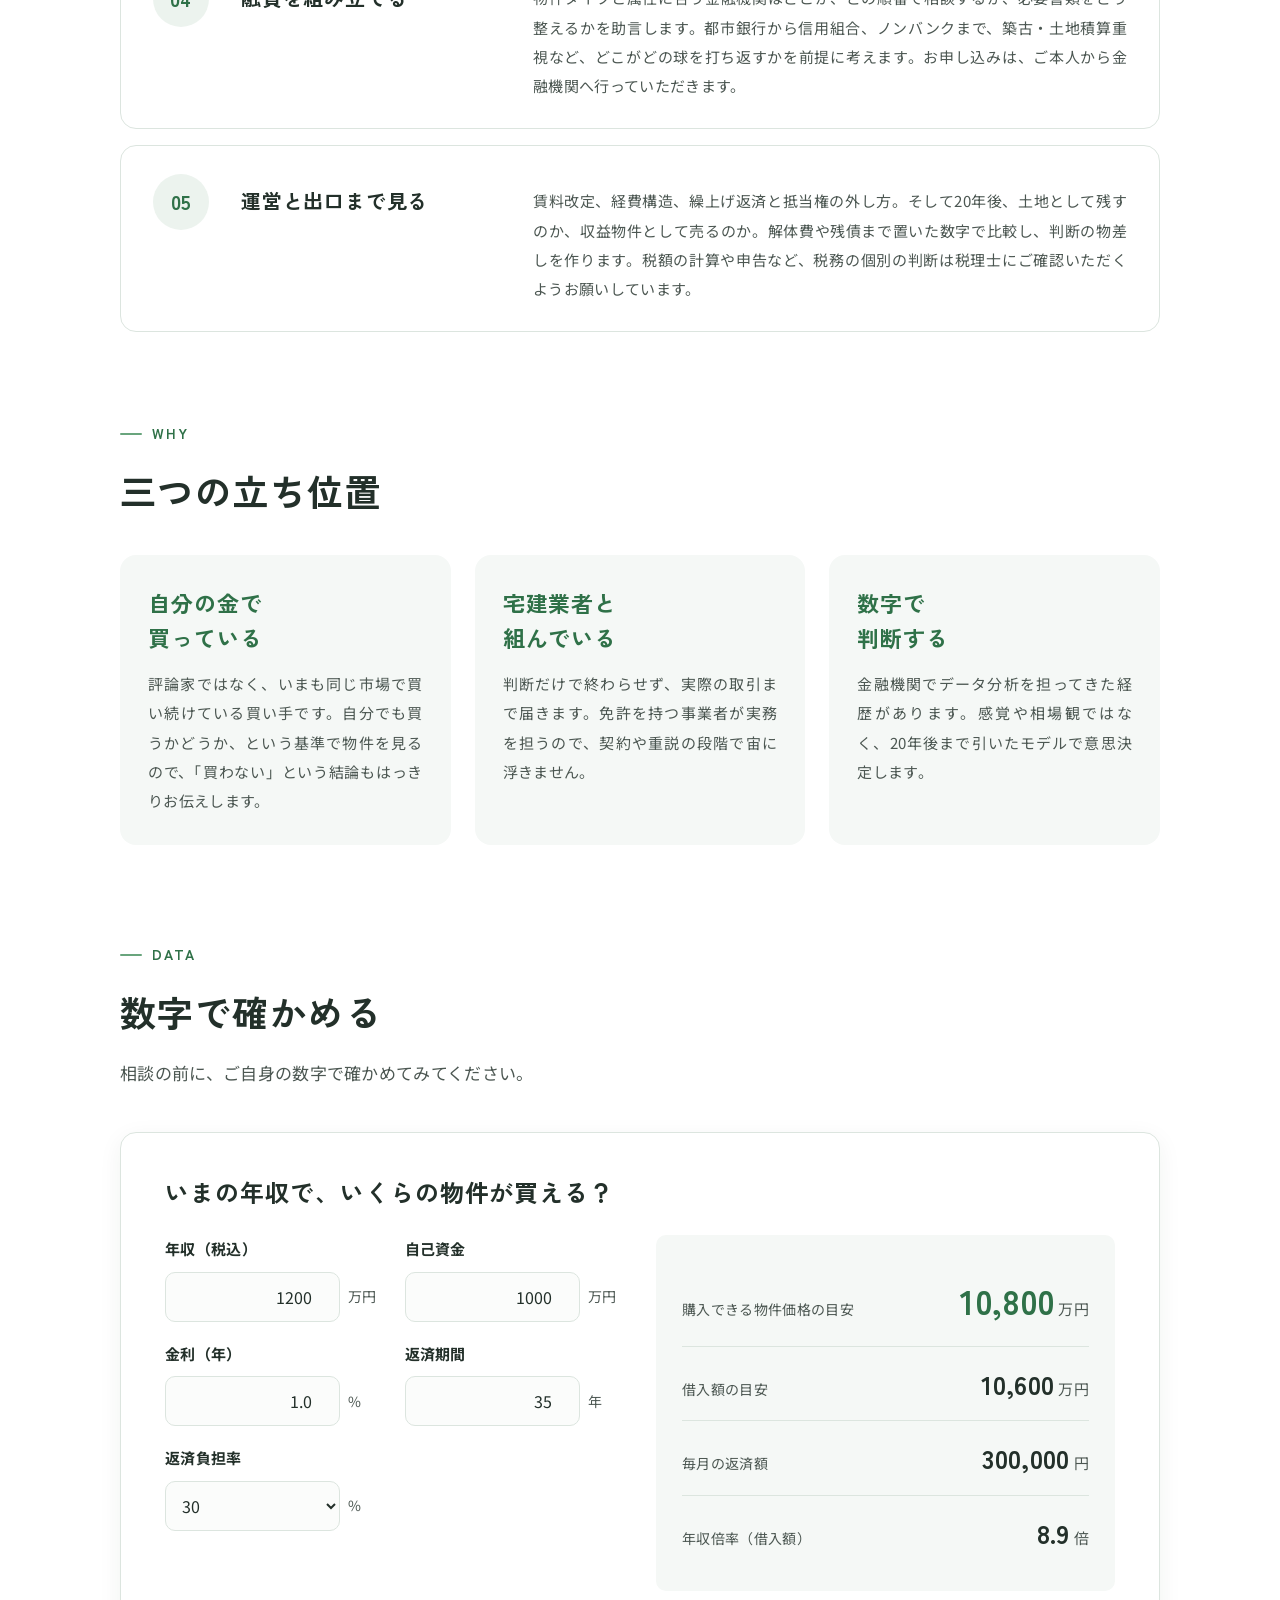
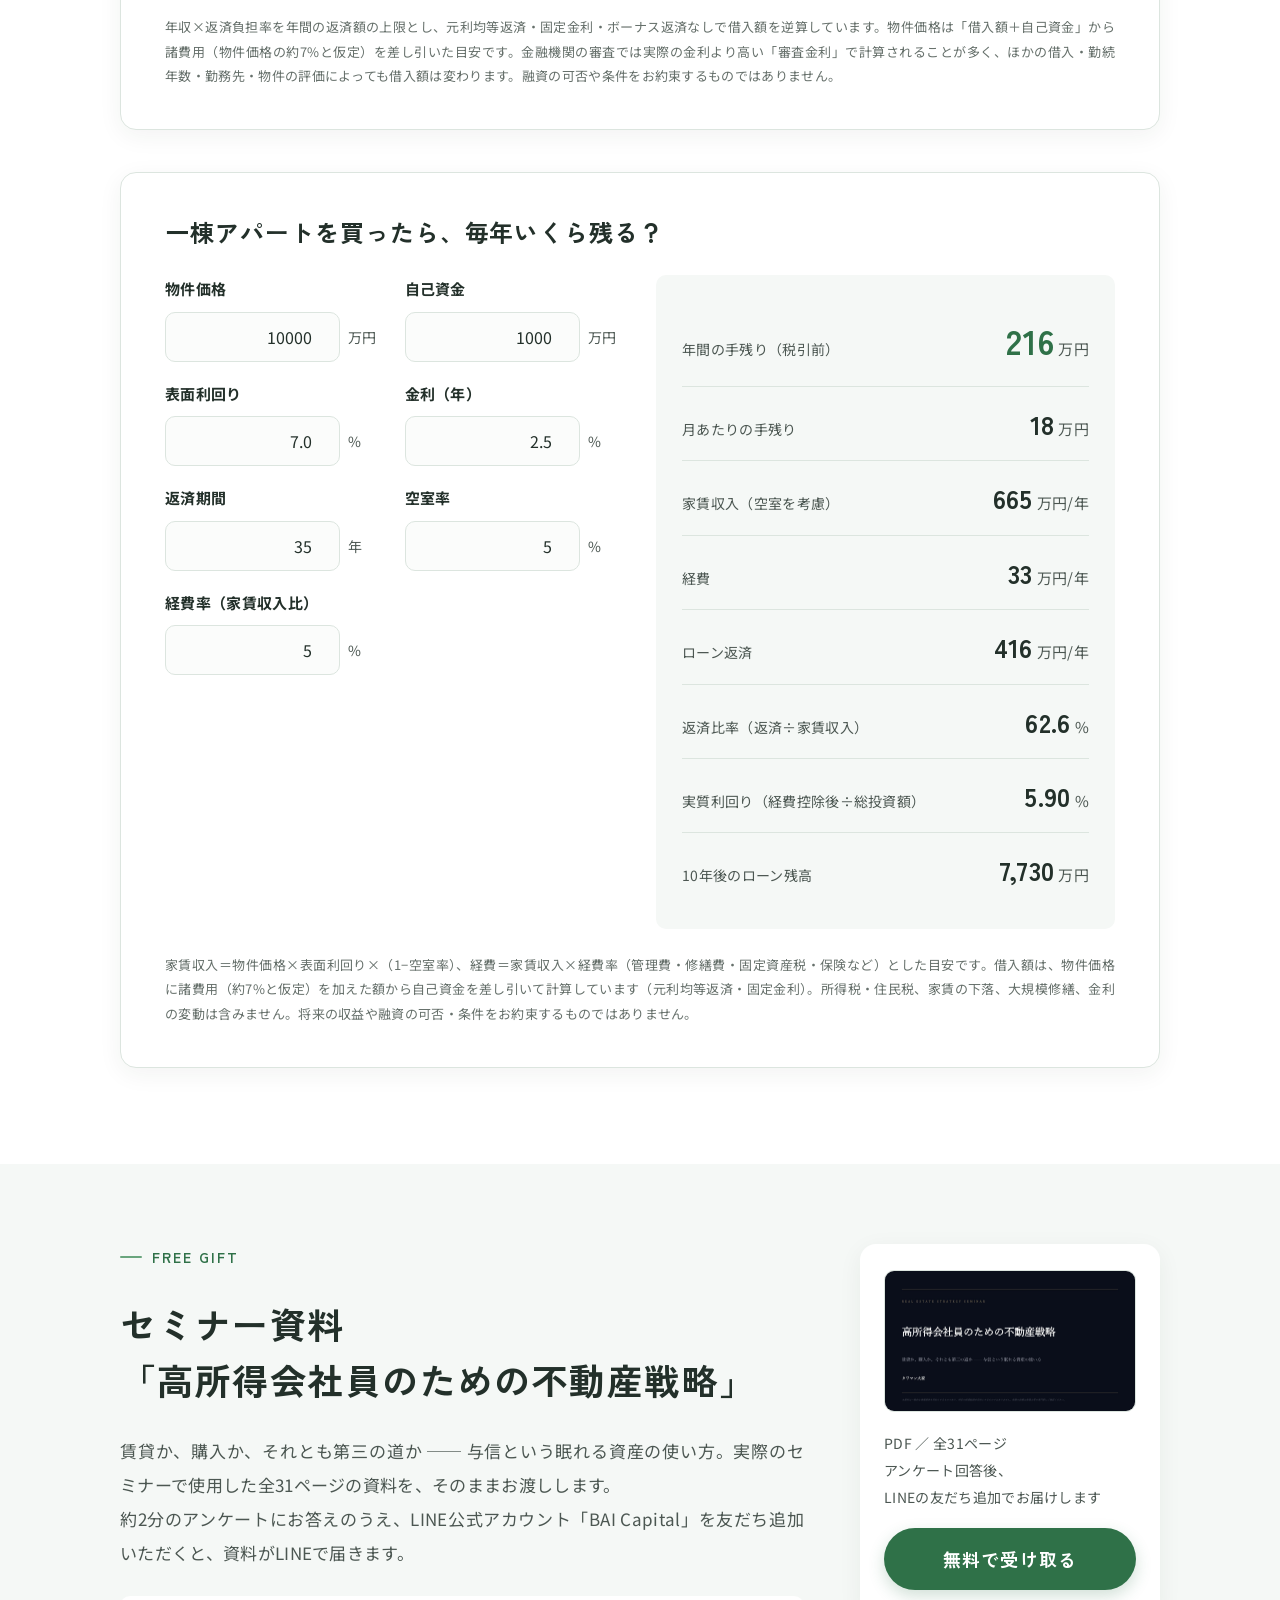
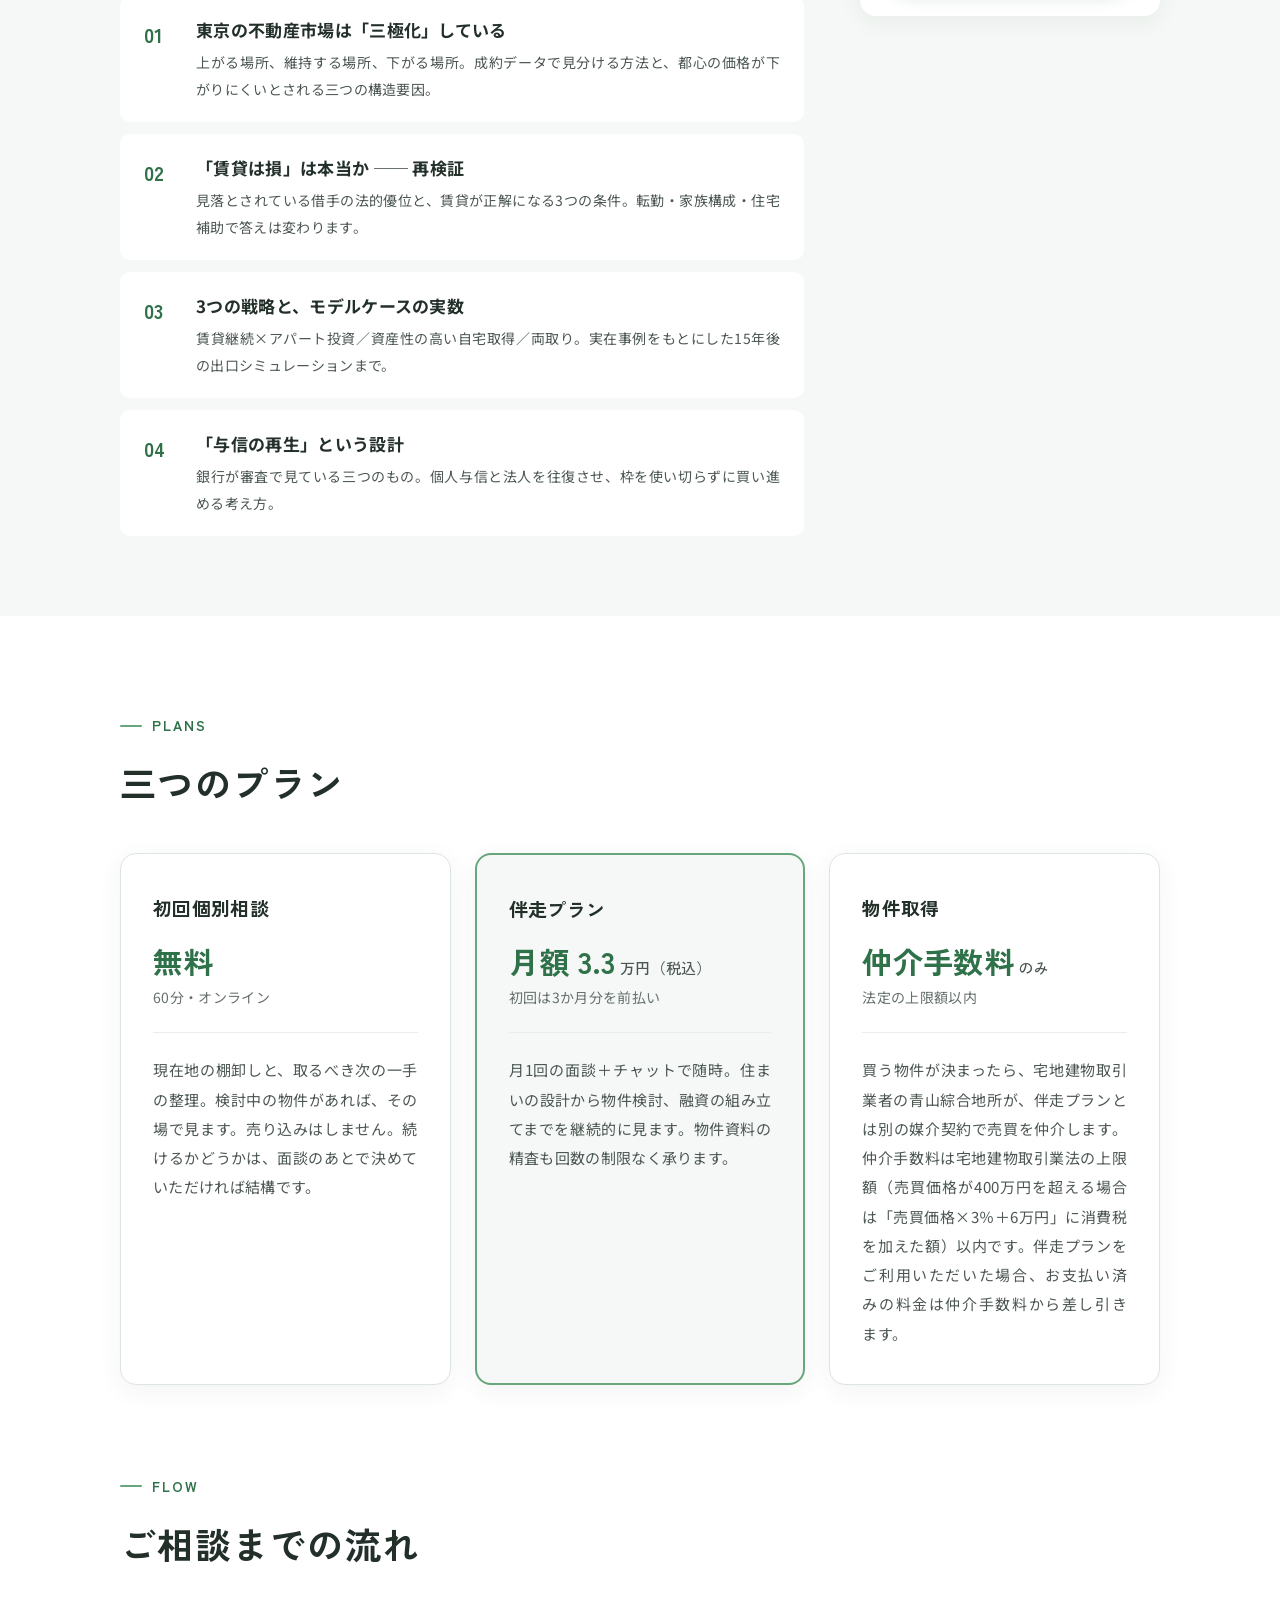
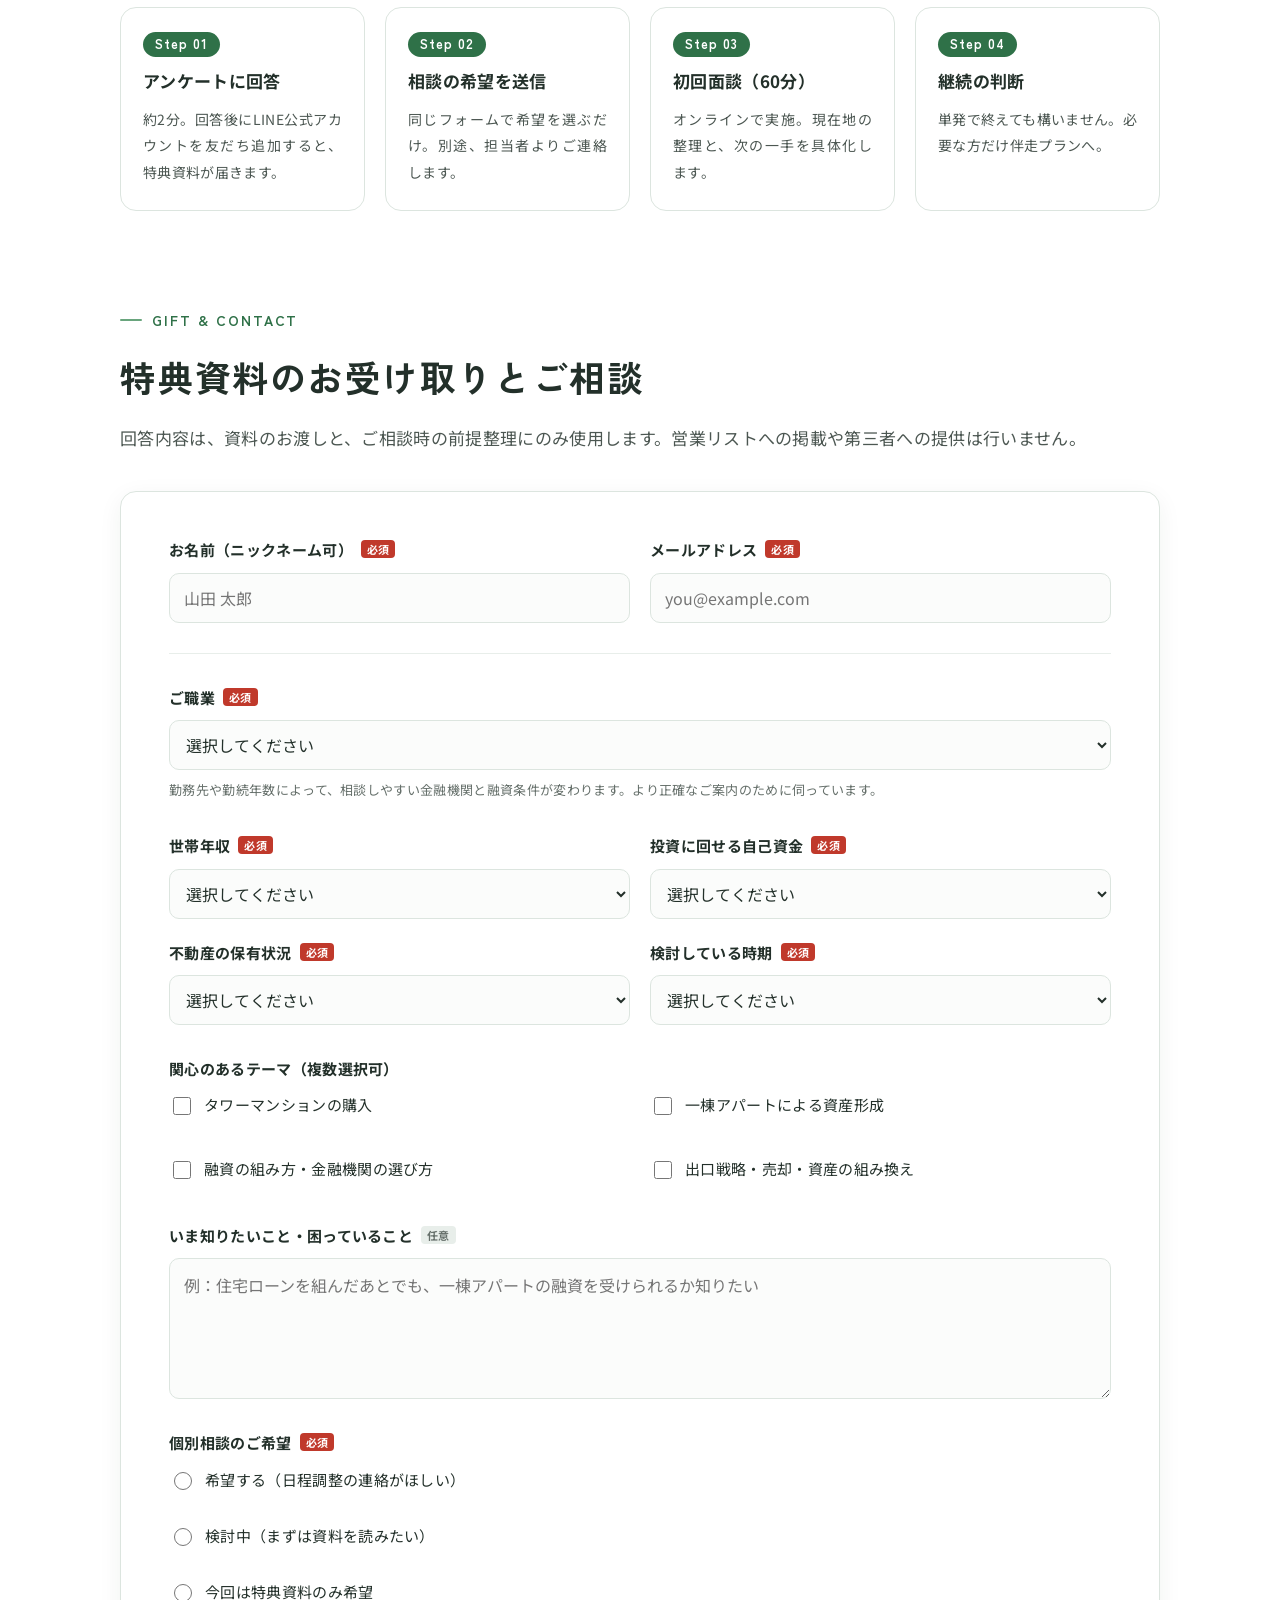
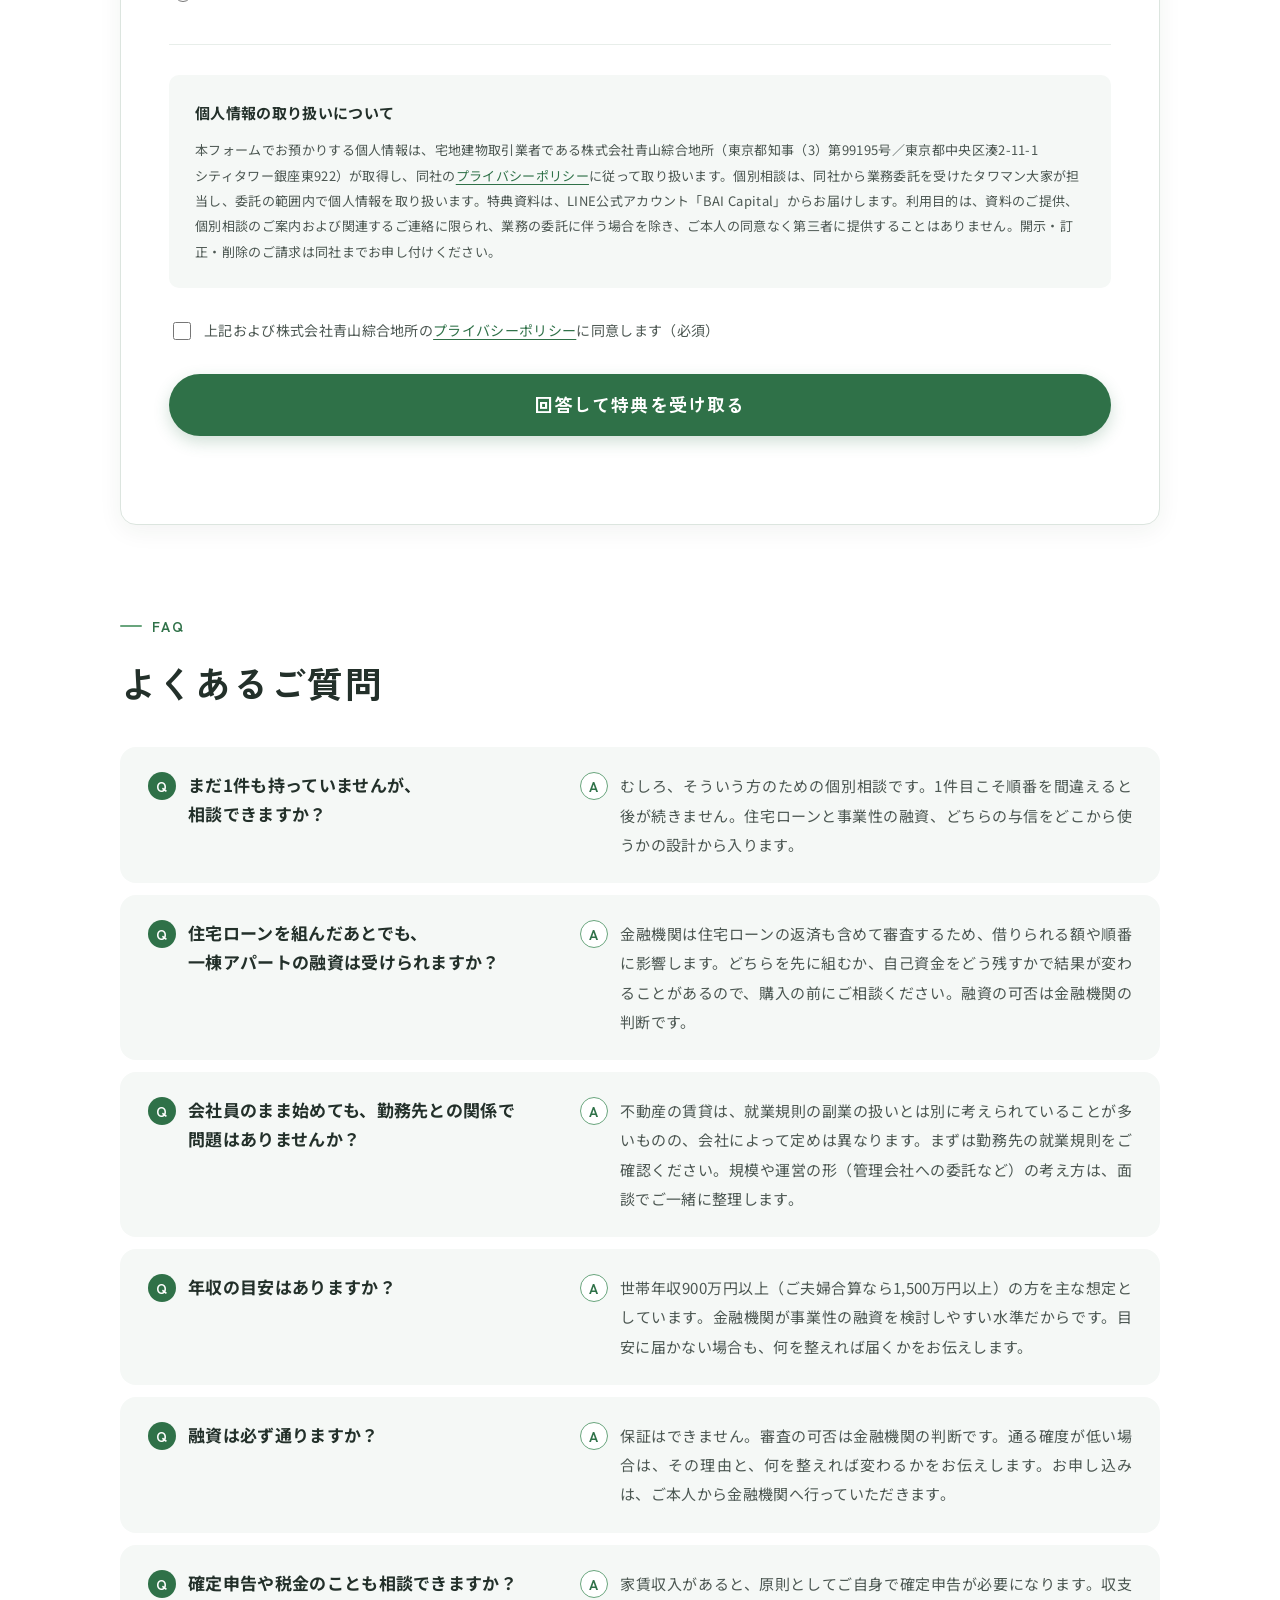
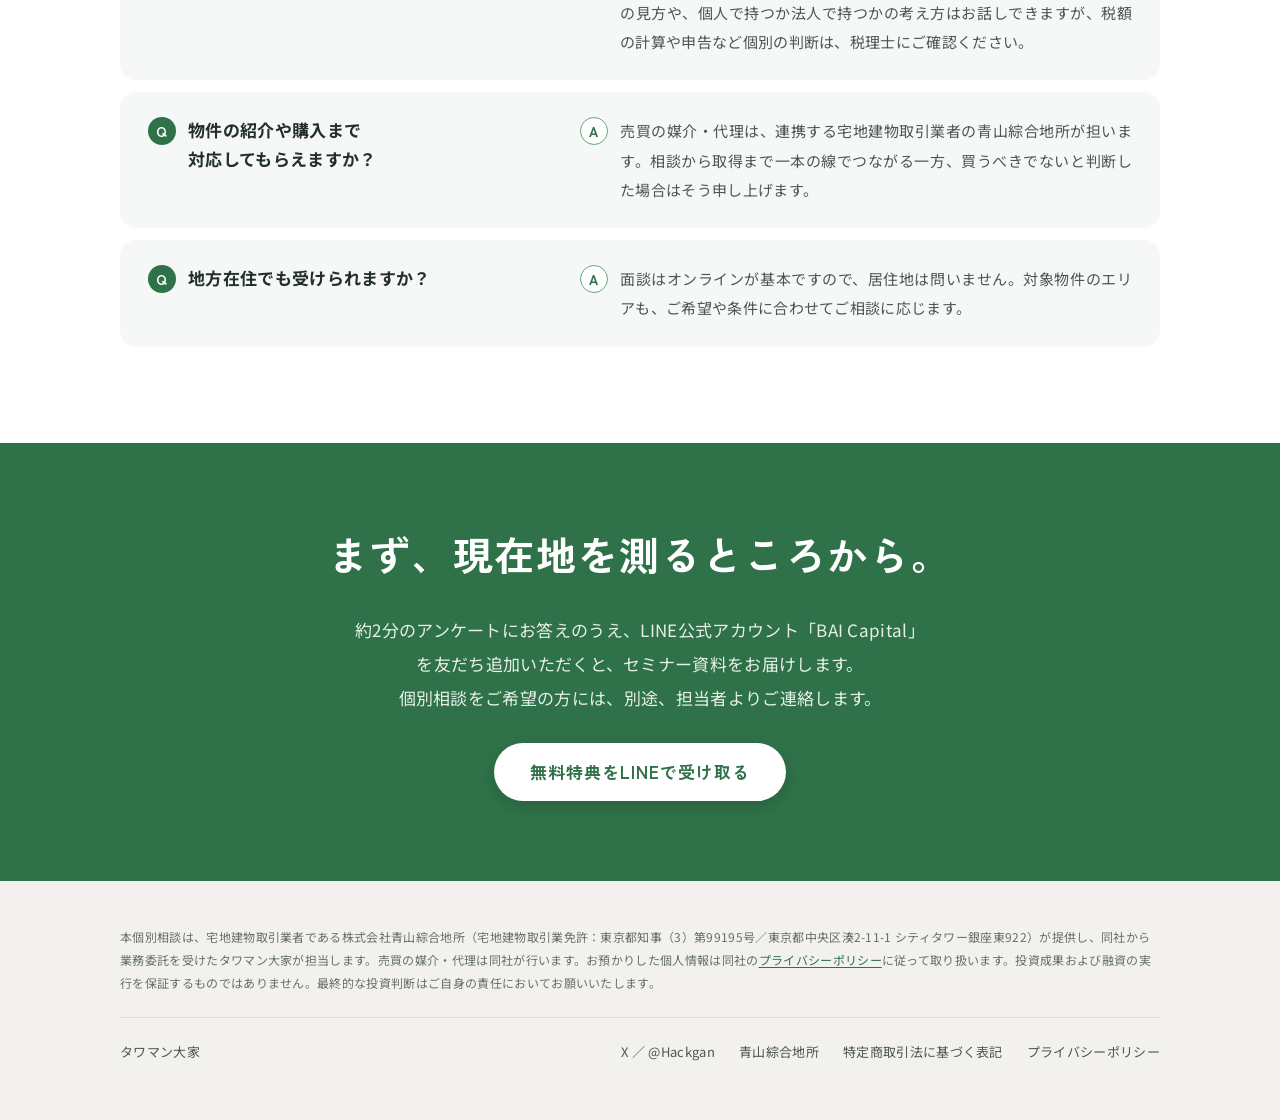
==== commit cc5908cb: "デザインを白基調・青山綜合地所のグリーンに合わせて見直し、文字サイズと改行を調整 - 配色を白＋淡いグリーングレー＋グリーンに。濃紺の帯をやめ、角丸・丸いボタンに - 見出しを Zen Kaku Go" ====
--- a/site/index.html
+++ b/site/index.html
@@ -16,7 +16,7 @@
 
 <link rel="preconnect" href="https://fonts.googleapis.com">
 <link rel="preconnect" href="https://fonts.gstatic.com" crossorigin>
-<link rel="stylesheet" href="https://fonts.googleapis.com/css2?family=Noto+Serif+JP:wght@400;600;700&family=Noto+Sans+JP:wght@400;500;700&display=swap">
+<link rel="stylesheet" href="https://fonts.googleapis.com/css2?family=Zen+Kaku+Gothic+New:wght@500;700&family=Noto+Sans+JP:wght@400;500;700&display=swap">
 <link rel="stylesheet" href="assets/style.css">
 </head>
 <body>
@@ -35,11 +35,11 @@
     <div class="rule-dark"></div>
 
     <p class="hero-kicker">高所得の会社員が、はじめの一歩を踏み出すための個別相談</p>
-    <h1>タワマンに住む。<br>そのうえで、一棟を持つ。</h1>
+    <h1>タワマンに住む。<br>そのうえで、<br class="sp-only">一棟を持つ。</h1>
     <p class="hero-lead">年収は十分にある。それでも、資産が増えている実感がない——。<br>住む家と、持つ資産。この二つを切り分けて設計するところから、現役の投資家が一対一で伴走します。</p>
 
     <div class="cta-row">
-      <a class="btn" href="#form">無料特典をLINEで受け取る（約2分のアンケート）</a>
+      <a class="btn btn--2line" href="#form"><span>無料特典をLINEで受け取る</span><small>約2分のアンケートに答えるだけ</small></a>
       <a class="btn btn--ghost" href="#form">無料の個別相談を申し込む</a>
     </div>
 
@@ -144,7 +144,7 @@
         <p>保有しているのは、タワーマンション8戸と、一棟アパート3棟。総額はおよそ20億円です。利回りを追う投資から、土地の資産性を取りにいく投資へ——その方針転換を、売却も借り換えも含めて自分の資金で通してきました。Xでは取得価格、金利、毎月の返済額まで実数で公開しています。</p>
 
         <div class="quote">
-          <p class="quote-main">買った実績ではなく、「買わなかった理由」まで話せる相手と組んでください。</p>
+          <p class="quote-main">買った実績ではなく、<br><span class="nw">「買わなかった理由」</span>まで話せる相手と組んでください。</p>
           <p class="quote-sub">止めるべき案件は、止めるべきだとはっきり申し上げます。</p>
         </div>
       </div>
@@ -159,7 +159,7 @@
     <div class="stack gap-16">
       <p class="eyebrow">Partnership</p>
       <h2 class="h2">相談だけで、終わらせない。</h2>
-      <p class="lead">この個別相談は、宅地建物取引業者である <a href="https://aoyama-re.co.jp/" target="_blank" rel="noopener">株式会社青山綜合地所</a> との連携で提供しています。投資家としての判断支援と、宅建業者としての取引実務。この二つが同じテーブルに乗るので、方針が決まったあと「で、どこで買うのか」で止まりません。</p>
+      <p class="lead">この個別相談は、宅地建物取引業者である<a class="nw" href="https://aoyama-re.co.jp/" target="_blank" rel="noopener">株式会社青山綜合地所</a>との連携で提供しています。投資家としての判断支援と、宅建業者としての取引実務。この二つが同じテーブルに乗るので、方針が決まったあと「で、どこで買うのか」で止まりません。</p>
     </div>
 
     <div class="grid grid-3">
@@ -282,7 +282,7 @@
           <div class="is-main"><dt>購入できる物件価格の目安</dt><dd><output data-out="price">—</output>万円</dd></div>
           <div><dt>借入額の目安</dt><dd><output data-out="loan">—</output>万円</dd></div>
           <div><dt>毎月の返済額</dt><dd><output data-out="monthly">—</output>円</dd></div>
-          <div><dt>年収倍率（借入額）</dt><dd><output data-out="multiple">—</output>倍</dd></div>
+          <div><dt>年収倍率<span class="nw">（借入額）</span></dt><dd><output data-out="multiple">—</output>倍</dd></div>
         </dl>
       </div>
       <p class="tool-note">年収×返済負担率を年間の返済額の上限とし、元利均等返済・固定金利・ボーナス返済なしで借入額を逆算しています。物件価格は「借入額＋自己資金」から諸費用（物件価格の約7%と仮定）を差し引いた目安です。金融機関の審査では実際の金利より高い「審査金利」で計算されることが多く、ほかの借入・勤続年数・勤務先・物件の評価によっても借入額は変わります。融資の可否や条件をお約束するものではありません。</p>
@@ -322,13 +322,13 @@
           </div>
         </div>
         <dl class="loan-result" aria-live="polite">
-          <div class="is-main"><dt>年間の手残り（税引前）</dt><dd><output data-out="cf">—</output>万円</dd></div>
+          <div class="is-main"><dt>年間の手残り<span class="nw">（税引前）</span></dt><dd><output data-out="cf">—</output>万円</dd></div>
           <div><dt>月あたりの手残り</dt><dd><output data-out="cfm">—</output>万円</dd></div>
-          <div><dt>家賃収入（空室を考慮）</dt><dd><output data-out="rent">—</output>万円/年</dd></div>
+          <div><dt>家賃収入<span class="nw">（空室を考慮）</span></dt><dd><output data-out="rent">—</output>万円/年</dd></div>
           <div><dt>経費</dt><dd><output data-out="cost">—</output>万円/年</dd></div>
           <div><dt>ローン返済</dt><dd><output data-out="debt">—</output>万円/年</dd></div>
-          <div><dt>返済比率（返済÷家賃収入）</dt><dd><output data-out="dsr">—</output>%</dd></div>
-          <div><dt>実質利回り（経費控除後÷総投資額）</dt><dd><output data-out="noi">—</output>%</dd></div>
+          <div><dt>返済比率<span class="nw">（返済÷家賃収入）</span></dt><dd><output data-out="dsr">—</output>%</dd></div>
+          <div><dt>実質利回り<span class="nw">（経費控除後÷総投資額）</span></dt><dd><output data-out="noi">—</output>%</dd></div>
           <div><dt>10年後のローン残高</dt><dd><output data-out="bal10">—</output>万円</dd></div>
         </dl>
       </div>
@@ -361,7 +361,7 @@
       <div class="gift-main">
         <p class="eyebrow">Free gift</p>
         <h2 class="h2">セミナー資料<br>「高所得会社員のための不動産戦略」</h2>
-        <p class="lead">賃貸か、購入か、それとも第三の道か ── 与信という眠れる資産の使い方。実際のセミナーで使用した全31ページの資料を、そのままお渡しします。約2分のアンケートにお答えのうえ、LINE公式アカウント「BAI Capital」を友だち追加いただくと、LINEでお届けします。</p>
+        <p class="lead">賃貸か、購入か、それとも第三の道か ── 与信という眠れる資産の使い方。実際のセミナーで使用した全31ページの資料を、そのままお渡しします。<br>約2分のアンケートにお答えのうえ、LINE公式アカウント<span class="nw">「BAI Capital」</span>を友だち追加いただくと、資料がLINEで届きます。</p>
 
         <div class="gift-list">
           <div class="gift-item">
@@ -397,7 +397,7 @@
 
       <aside class="gift-aside">
         <img src="assets/seminar-cover.jpg" alt="セミナー資料の表紙" width="2000" height="1125" loading="lazy">
-        <p class="gift-meta">PDF ／ 全31ページ<br>アンケート回答後、LINEの友だち追加でお届け</p>
+        <p class="gift-meta">PDF ／ 全31ページ<br>アンケート回答後、<br>LINEの友だち追加でお届けします</p>
         <a class="btn btn--block" href="#form">無料で受け取る</a>
       </aside>
 
@@ -433,7 +433,7 @@
         <div class="plan-price">仲介手数料<small> のみ</small></div>
         <div class="plan-note">法定の上限額以内</div>
         <div class="rule-soft"></div>
-        <p class="plan-body">買う物件が決まったら、宅地建物取引業者 青山綜合地所 が、伴走プランとは別の媒介契約で売買を仲介します。仲介手数料は宅地建物取引業法の上限額（売買価格が400万円を超える場合は「売買価格×3％＋6万円」に消費税を加えた額）以内です。伴走プランをご利用いただいた場合、お支払い済みの料金は仲介手数料から差し引きます。</p>
+        <p class="plan-body">買う物件が決まったら、宅地建物取引業者の青山綜合地所が、伴走プランとは別の媒介契約で売買を仲介します。仲介手数料は宅地建物取引業法の上限額（売買価格が400万円を超える場合は「売買価格×3％＋6万円」に消費税を加えた額）以内です。伴走プランをご利用いただいた場合、お支払い済みの料金は仲介手数料から差し引きます。</p>
       </div>
     </div>
   </div>
@@ -582,7 +582,7 @@
       </fieldset>
 
       <div class="field">
-        <label for="f-free">いま一番知りたいこと・困っていること<span class="opt">任意</span></label>
+        <label for="f-free">いま知りたいこと・困っていること<span class="opt">任意</span></label>
         <textarea id="f-free" name="message" rows="4" placeholder="例：住宅ローンを組んだあとでも、一棟アパートの融資を受けられるか知りたい"></textarea>
       </div>
 
@@ -606,7 +606,7 @@
 
       <div class="privacy-box">
         <div class="fieldset-label">個人情報の取り扱いについて</div>
-        <p>本フォームでお預かりする個人情報は、宅地建物取引業者である株式会社青山綜合地所（東京都知事（3）第99195号／東京都中央区湊2-11-1 シティタワー銀座東922）が取得し、同社の<a href="privacy/" target="_blank" rel="noopener">プライバシーポリシー</a>に従って取り扱います。個別相談は、同社から業務委託を受けたタワマン大家が担当し、委託の範囲内で個人情報を取り扱います。特典資料は、LINE公式アカウント「BAI Capital」からお届けします。利用目的は、資料のご提供、個別相談のご案内および関連するご連絡に限られ、業務の委託に伴う場合を除き、ご本人の同意なく第三者に提供することはありません。開示・訂正・削除のご請求は同社までお申し付けください。</p>
+        <p>本フォームでお預かりする個人情報は、宅地建物取引業者である株式会社青山綜合地所（<span class="nw">東京都知事（3）第99195号</span>／東京都中央区湊2-11-1 <span class="nw">シティタワー銀座東922</span>）が取得し、同社の<a href="privacy/" target="_blank" rel="noopener">プライバシーポリシー</a>に従って取り扱います。個別相談は、同社から業務委託を受けたタワマン大家が担当し、委託の範囲内で個人情報を取り扱います。特典資料は、LINE公式アカウント<span class="nw">「BAI Capital」</span>からお届けします。利用目的は、資料のご提供、個別相談のご案内および関連するご連絡に限られ、業務の委託に伴う場合を除き、ご本人の同意なく第三者に提供することはありません。開示・訂正・削除のご請求は同社までお申し付けください。</p>
       </div>
 
       <div class="consent">
@@ -623,8 +623,8 @@
     <div class="formcard form-thanks" id="form-thanks" tabindex="-1" hidden>
       <p class="eyebrow">Thank you</p>
       <h3 class="thanks-title">ご回答ありがとうございました。</h3>
-      <p>特典のセミナー資料は、LINE公式アカウント「BAI Capital」からお届けします。下のボタンから友だち追加してください。個別相談をご希望の方には、担当者より数日以内にご連絡します。</p>
-      <!-- LINE公式アカウント「BAI Capital」（@081gacuo）の友だち追加URL -->
+      <p>特典のセミナー資料は、LINE公式アカウント<span class="nw">「BAI Capital」</span>からお届けします。下のボタンから友だち追加してください。個別相談をご希望の方には、担当者より数日以内にご連絡します。</p>
+      <!-- LINE公式アカウント<span class="nw">「BAI Capital」</span>（@081gacuo）の友だち追加URL -->
       <a class="btn" href="https://lin.ee/ubsOrvo" target="_blank" rel="noopener">LINEで友だち追加して資料を受け取る</a>
       <p class="hint">パソコンでご覧の方は、ボタンを押すと表示されるQRコードをスマートフォンのLINEで読み取ってください。</p>
     </div>
@@ -665,7 +665,7 @@
       </div>
       <div class="faq-row">
         <div class="faq-q">物件の紹介や購入まで対応してもらえますか？</div>
-        <div class="faq-a">売買の媒介・代理は、連携する宅地建物取引業者 青山綜合地所 が担います。相談から取得まで一本の線でつながる一方、買うべきでないと判断した場合はそう申し上げます。</div>
+        <div class="faq-a">売買の媒介・代理は、連携する宅地建物取引業者の青山綜合地所が担います。相談から取得まで一本の線でつながる一方、買うべきでないと判断した場合はそう申し上げます。</div>
       </div>
       <div class="faq-row">
         <div class="faq-q">地方在住でも受けられますか？</div>
@@ -679,7 +679,7 @@
 <section class="band final">
   <div class="wrap">
     <h2 class="h2">まず、現在地を測るところから。</h2>
-    <p class="lead">約2分のアンケートにお答えのうえ、LINE公式アカウント「BAI Capital」を友だち追加いただくと、セミナー資料をお届けします。個別相談をご希望の方には、別途、担当者よりご連絡します。</p>
+    <p class="lead">約2分のアンケートにお答えのうえ、LINE公式アカウント<span class="nw">「BAI Capital」</span>を友だち追加いただくと、セミナー資料をお届けします。<br>個別相談を<span class="nw">ご希望の方</span>には、別途、担当者よりご連絡します。</p>
     <a class="btn" href="#form">無料特典をLINEで受け取る</a>
   </div>
 </section>
@@ -689,7 +689,7 @@
 <!-- ============================== フッター ============================== -->
 <footer class="footer">
   <div class="wrap">
-    <p class="footer-legal">本個別相談は、宅地建物取引業者 株式会社青山綜合地所（宅地建物取引業免許：東京都知事（3）第99195号／東京都中央区湊2-11-1 シティタワー銀座東922）が提供し、同社から業務委託を受けたタワマン大家が担当します。売買の媒介・代理は同社が行います。お預かりした個人情報は同社の<a href="privacy/">プライバシーポリシー</a>に従って取り扱います。投資成果および融資の実行を保証するものではありません。最終的な投資判断はご自身の責任においてお願いいたします。</p>
+    <p class="footer-legal">本個別相談は、宅地建物取引業者である株式会社青山綜合地所（宅地建物取引業免許：<span class="nw">東京都知事（3）第99195号</span>／東京都中央区湊2-11-1 <span class="nw">シティタワー銀座東922</span>）が提供し、同社から業務委託を受けたタワマン大家が担当します。売買の媒介・代理は同社が行います。お預かりした個人情報は同社の<a href="privacy/">プライバシーポリシー</a>に従って取り扱います。投資成果および融資の実行を保証するものではありません。最終的な投資判断はご自身の責任においてお願いいたします。</p>
     <div class="rule"></div>
     <div class="footer-row">
       <div>タワマン大家</div>
--- a/site/assets/style.css
+++ b/site/assets/style.css
@@ -1,38 +1,34 @@
 /* ==========================================================================
-   タワマン大家 個別相談 LP
-   共通スタイル（日本語版 / 韓国語版で共有）
+   タワマン大家 個別相談 LP（青山綜合地所）
+
+   白を基調に、青山綜合地所のサイト（aoyama-re.co.jp）に合わせた
+   淡いグリーングレーとグリーンのアクセント。見出しは Zen Kaku Gothic New。
    ========================================================================== */
 
 :root {
-  --ink:        #14161B;  /* 本文 */
-  --ink-soft:   #4B505C;  /* 補足テキスト */
-  --ink-mute:   #6B6659;  /* さらに薄い注記 */
-  --paper:      #F7F5F0;  /* 背景 */
+  --ink:        #23302A;  /* 本文 */
+  --ink-soft:   #4C5752;  /* 補足テキスト */
+  --ink-mute:   #66706B;  /* 注記 */
+  --paper:      #FFFFFF;  /* 背景 */
+  --tint:       #F5F8F6;  /* 淡いグリーングレーの帯 */
+  --tint-2:     #ECF3EE;  /* もう一段濃い面 */
   --card:       #FFFFFF;
-  --card-alt:   #FAF8F3;
-  --line:       #E0DACC;  /* 罫線（明） */
-  --line-soft:  #E8E3D7;
-  --line-dark:  #D8D2C4;
-  --deep:       #0D1117;  /* 濃紺セクション */
-  --deep-2:     #14161B;
-  --deep-line:  #2A2F3A;
-  --on-deep:    #F2EFE8;
-  --on-deep-2:  #D7D2C6;
-  --on-deep-3:  #BDB8AB;
-  --accent:     #C0A667;  /* 真鍮 */
-  --accent-ink: #7A6535;  /* 明背景の上のアクセント文字 */
-  --required:   #A8452F;
-
-  --serif: "Noto Serif JP", "Yu Mincho", serif;
-  --sans:  "Noto Sans JP", "Hiragino Kaku Gothic ProN", sans-serif;
+  --line:       #DCE5DF;  /* 罫線・枠 */
+  --line-soft:  #E8EEEA;
+  --green:      #69A57D;  /* 青山綜合地所のグリーン（装飾・大きな文字） */
+  --green-ink:  #2F7148;  /* 白地の上の文字・ボタン（コントラスト確保のため濃いめ） */
+  --green-deep: #245A39;  /* ボタンのホバー */
+  --beige:      #F2F1EE;  /* フッター */
+  --required:   #C0392B;
+
+  --head: "Zen Kaku Gothic New", "Hiragino Kaku Gothic ProN", "Noto Sans JP", sans-serif;
+  --sans: "Noto Sans JP", "Hiragino Kaku Gothic ProN", sans-serif;
+
+  --radius:    16px;
+  --radius-sm: 10px;
+  --shadow:    0 6px 24px rgba(35, 48, 42, 0.06);
 
   --wrap: 1120px;
-}
-
-/* 韓国語版は <html lang="ko"> でフォントを差し替え */
-html[lang="ko"] {
-  --serif: "Noto Serif KR", serif;
-  --sans:  "Noto Sans KR", "Apple SD Gothic Neo", sans-serif;
 }
 
 *, *::before, *::after { box-sizing: border-box; }
@@ -44,18 +40,21 @@
   background: var(--paper);
   color: var(--ink);
   font-family: var(--sans);
+  font-size: 16px;
   -webkit-font-smoothing: antialiased;
   line-height: 1.9;
-  /* 本文は禁則処理つきの両端揃え（右端をそろえる）。段落末の1〜2文字だけの行は避ける */
+  letter-spacing: 0.02em;
+  /* 本文は禁則処理つきの両端揃え。段落末の1〜2文字だけの行は避ける */
   line-break: strict;
   text-wrap: pretty;
 }
-html[lang="ko"] body { word-break: keep-all; }
 
 p, dd, .card-body, .body, .d, .faq-a, .plan-body, .callout, .footer-legal {
   text-align: justify;
   text-justify: inter-character;
 }
+/* 住所・免許番号など折り返さない語句を含む欄は、両端揃えにすると字間が開くので左揃え */
+.legal-row dd, .privacy-box p, .footer-legal { text-align: start; }
 
 /* 見出し・短い要素は文節で折り返し、行の長さを均等に */
 h1, h2, h3, .card-title, .faq-q, .title, .t, .quote-main, .plan-name, .stat-label,
@@ -63,41 +62,41 @@
   word-break: auto-phrase;
   text-align: start;
 }
-html[lang="ko"] :is(h1, h2, h3, .card-title, .faq-q, .title, .t, .quote-main, .plan-name, .stat-label,
-.eyebrow, .kicker, .hero-kicker, label, legend, .btn, .final .lead, .gift-meta, .form-status) { word-break: keep-all; }
-.quote-main, .final .lead { text-wrap: balance; }
+.final .lead { text-wrap: balance; }
 .final .lead, .form-status { text-align: center; }
-/* 韓国語はブラウザが両端揃えを字間で調整し単語内が間延びするため、左揃え＋単語単位の折り返しにする */
-html[lang="ko"] :is(p, dd, .card-body, .body, .d, .faq-a, .plan-body, .callout, .footer-legal):not(.final .lead) { text-align: start; }
 
 img { max-width: 100%; height: auto; display: block; }
 
 [hidden] { display: none !important; }
 
-a { color: var(--accent-ink); }
-a:hover { color: #5C4C27; }
-
-h1, h2, h3 { font-family: var(--serif); font-weight: 700; margin: 0; text-wrap: balance; }
+/* 改行の調整：.nw は途中で折り返さない語句、.sp-only はスマホ幅でだけ効く改行 */
+.nw { white-space: nowrap; }
+.sp-only { display: none; }
+
+a { color: var(--green-ink); text-underline-offset: 0.2em; }
+a:hover { color: var(--green-deep); }
+
+h1, h2, h3 { font-family: var(--head); font-weight: 700; margin: 0; text-wrap: balance; letter-spacing: 0.04em; }
 
 .wrap { max-width: var(--wrap); margin: 0 auto; padding: 0 40px; }
 
-.section       { padding-top: 94px; }
+.section       { padding-top: 96px; }
 .section--tight{ padding-top: 88px; }
-.band          { background: var(--deep); color: var(--on-deep); margin-top: 94px; }
-.band--soft    { background: var(--deep-2); color: var(--on-deep); margin-top: 94px; }
-.band .wrap, .band--soft .wrap { padding-top: 84px; padding-bottom: 84px; }
-
+.band          { background: var(--tint); margin-top: 96px; }
+.band--soft    { background: var(--tint); margin-top: 96px; }
+.band .wrap, .band--soft .wrap { padding-top: 80px; padding-bottom: 80px; }
+
+/* 英字の小見出し（緑の短い線つき） */
 .eyebrow {
-  font-size: 13px; letter-spacing: 0.16em; color: var(--accent-ink);
-  text-transform: uppercase;
-}
-.band .eyebrow, .band--soft .eyebrow { color: var(--accent); }
-
-.h2 { font-size: 38px; line-height: 1.5; }
-html[lang="ko"] .h2 { font-size: 36px; line-height: 1.55; }
-
-.lead { font-size: 16px; line-height: 2.0; color: var(--ink-soft); margin: 0; }
-.band .lead, .band--soft .lead { color: var(--on-deep-2); }
+  display: inline-flex; align-items: center; gap: 10px; align-self: flex-start;
+  margin: 0; font-family: var(--head); font-size: 14px; font-weight: 700;
+  letter-spacing: 0.14em; color: var(--green-ink); text-transform: uppercase;
+}
+.eyebrow::before { content: ""; width: 22px; height: 2px; border-radius: 2px; background: var(--green); }
+
+.h2 { font-size: 36px; line-height: 1.55; }
+
+.lead { font-size: 17px; line-height: 2.0; color: var(--ink-soft); margin: 0; }
 
 .stack   { display: flex; flex-direction: column; }
 .gap-16  { gap: 16px; }
@@ -112,113 +111,115 @@
 
 /* ---------- ヘッダー / ヒーロー ---------- */
 
-.hero { background: var(--deep); color: var(--on-deep); }
-.hero .wrap { padding-top: 84px; }
+.hero {
+  background:
+    radial-gradient(900px 480px at 92% 0%, rgba(105, 165, 125, 0.16), transparent 70%),
+    linear-gradient(180deg, var(--tint) 0%, #FFFFFF 100%);
+}
+.hero .wrap { padding-top: 32px; }
 
 .topbar {
   display: flex; justify-content: space-between; align-items: center;
-  gap: 24px; flex-wrap: wrap;
-}
-.brand { font-family: var(--serif); font-size: 20px; font-weight: 700; letter-spacing: 0.1em; }
+  gap: 16px 24px; flex-wrap: wrap;
+}
+.brand { font-family: var(--head); font-size: 20px; font-weight: 700; letter-spacing: 0.08em; color: var(--ink); }
 .topbar-right { display: flex; align-items: center; gap: 24px; flex-wrap: wrap; }
-.partner-note { font-size: 13px; letter-spacing: 0.1em; color: #A59C88; }
-
-.langswitch { display: flex; border: 1px solid var(--deep-line); }
-.langswitch a, .langswitch span {
-  display: inline-flex; align-items: center; min-height: 40px; padding: 0 16px;
-  font-size: 13px; text-decoration: none;
-}
-.langswitch a { color: #A59C88; }
-.langswitch a:hover { color: var(--on-deep); }
-.langswitch .is-active { background: var(--on-deep); color: var(--deep); font-weight: 700; }
-
-.rule-dark { height: 1px; background: var(--deep-line); margin: 34px 0; }
+.partner-note {
+  font-size: 13px; letter-spacing: 0.06em; color: var(--green-ink);
+  background: #FFFFFF; border: 1px solid var(--line); border-radius: 999px; padding: 4px 14px;
+}
+
+.rule-dark { height: 1px; background: var(--line); margin: 28px 0 56px; }
 .rule      { height: 1px; background: var(--line); }
 .rule-soft { height: 1px; background: var(--line-soft); }
 
-.hero-kicker { font-size: 14px; letter-spacing: 0.1em; color: var(--accent); }
-.hero h1 { font-size: 60px; line-height: 1.34; margin: 26px 0; }
-html[lang="ko"] .hero h1 { font-size: 56px; line-height: 1.38; }
-.hero-lead { font-size: 18px; line-height: 2.0; color: var(--on-deep-2); margin: 0; }
-
-.cta-row { display: flex; gap: 16px; align-items: center; flex-wrap: wrap; margin-top: 34px; }
+.hero-kicker {
+  display: inline-block; margin: 0; font-size: 15px; font-weight: 700; letter-spacing: 0.06em;
+  color: var(--green-ink); background: var(--tint-2); border-radius: 999px; padding: 6px 18px;
+}
+.hero h1 { font-size: 56px; line-height: 1.45; margin: 26px 0 24px; color: var(--ink); }
+.hero-lead { font-size: 18px; line-height: 2.0; color: var(--ink-soft); margin: 0; }
+
+.cta-row { display: flex; gap: 16px; align-items: center; flex-wrap: wrap; margin-top: 36px; }
 
 .btn {
   display: inline-flex; align-items: center; justify-content: center;
-  min-height: 58px; padding: 0 34px;
-  background: var(--accent); color: var(--deep);
-  font-size: 16px; font-weight: 700; letter-spacing: 0.04em;
+  min-height: 58px; padding: 10px 36px; border-radius: 999px;
+  background: var(--green-ink); color: #FFFFFF;
+  font-family: var(--head); font-size: 17px; font-weight: 700; letter-spacing: 0.06em; line-height: 1.5;
   text-decoration: none; border: none; cursor: pointer;
-}
-.btn:hover { background: #AE9558; color: var(--deep); }
+  box-shadow: 0 6px 16px rgba(47, 113, 72, 0.22);
+  transition: background-color 0.15s, transform 0.15s, box-shadow 0.15s;
+}
+.btn:hover { background: var(--green-deep); color: #FFFFFF; transform: translateY(-1px); box-shadow: 0 8px 20px rgba(47, 113, 72, 0.28); }
 .btn--ghost {
-  background: transparent; color: var(--on-deep);
-  border: 1px solid #4A5160; font-size: 15px; font-weight: 400; padding: 0 30px;
-}
-.btn--ghost:hover { background: rgba(255,255,255,0.06); color: var(--on-deep); }
-.btn--block { width: 100%; min-height: 60px; font-size: 17px; }
+  background: #FFFFFF; color: var(--green-ink); box-shadow: none;
+  border: 2px solid var(--green); padding: 8px 32px;
+}
+.btn--ghost:hover { background: var(--tint-2); color: var(--green-deep); box-shadow: none; }
+.btn--block { width: 100%; min-height: 62px; font-size: 18px; }
+/* 2行のボタン（主文＋補足） */
+.btn--2line { flex-direction: column; gap: 0; padding-top: 8px; padding-bottom: 8px; }
+.btn--2line small { font-size: 12px; font-weight: 500; letter-spacing: 0.04em; opacity: 0.9; }
 
 .stats {
-  display: grid; grid-template-columns: repeat(4, minmax(0, 1fr));
-  border-top: 1px solid var(--deep-line);
-  margin: 68px 0 0; padding-bottom: 70px;
-}
-.stat { padding: 28px 24px 0 0; display: flex; flex-direction: column; gap: 10px; }
-.stat + .stat { padding-left: 24px; }
-.stat-label { font-size: 12px; letter-spacing: 0.06em; color: #A59C88; }
-.stat-value { font-family: var(--serif); font-size: 34px; font-weight: 700; color: var(--on-deep); }
-.stat-value small { font-size: 18px; font-weight: 400; }
+  display: grid; grid-template-columns: repeat(4, minmax(0, 1fr)); gap: 16px;
+  margin: 64px 0 0; padding-bottom: 80px;
+}
+.stat {
+  background: #FFFFFF; border: 1px solid var(--line); border-radius: var(--radius);
+  box-shadow: var(--shadow); padding: 22px 24px; display: flex; flex-direction: column; gap: 8px;
+}
+.stat-label { font-size: 13px; letter-spacing: 0.04em; color: var(--ink-mute); }
+.stat-value { font-family: var(--head); font-size: 34px; font-weight: 700; line-height: 1.3; color: var(--green-ink); }
+.stat-value small { font-size: 16px; font-weight: 500; color: var(--ink-soft); }
 .stat-value--text { font-size: 22px; line-height: 1.5; }
 
 /* ---------- カード ---------- */
 
 .card {
-  background: var(--card); border: 1px solid var(--line);
-  padding: 32px; display: flex; flex-direction: column; gap: 12px;
-}
-.card-title { font-size: 18px; font-weight: 700; line-height: 1.7; }
-.card-body  { font-size: 15px; line-height: 1.95; color: var(--ink-soft); }
+  background: var(--card); border: 1px solid var(--line); border-radius: var(--radius);
+  box-shadow: var(--shadow); padding: 32px; display: flex; flex-direction: column; gap: 12px;
+}
+.card-title { font-family: var(--head); font-size: 19px; font-weight: 700; line-height: 1.7; }
+.card-body  { font-size: 15px; line-height: 1.95; color: var(--ink-soft); margin: 0; }
 
 .concept-card { padding: 40px 36px; gap: 18px; }
-.concept-card .kicker { font-size: 13px; letter-spacing: 0.1em; color: var(--accent-ink); }
+.concept-card .kicker {
+  align-self: flex-start; margin: 0; font-size: 14px; font-weight: 700; letter-spacing: 0.1em;
+  color: #FFFFFF; background: var(--green-ink); border-radius: 999px; padding: 2px 16px;
+}
 .concept-card h3 { font-size: 28px; line-height: 1.6; }
-html[lang="ko"] .concept-card h3 { font-size: 27px; }
-.concept-card--dark {
-  background: var(--deep-2); color: var(--on-deep); border: none;
-}
-.concept-card--dark .kicker { color: var(--accent); }
-.concept-card--dark .card-body { color: var(--on-deep-2); }
-.concept-card--dark .rule-soft { background: #343A46; }
+.concept-card--dark { background: var(--tint-2); border-color: transparent; box-shadow: none; }
 
 .callout {
-  background: #EFEADF; border-left: 3px solid var(--accent);
-  padding: 28px 32px; font-size: 16px; line-height: 2.0; color: #2B2F3A;
+  background: var(--tint); border-radius: var(--radius);
+  border-left: 4px solid var(--green); margin: 0;
+  padding: 28px 32px; font-size: 16px; line-height: 2.0; color: var(--ink);
 }
 
 /* ---------- プロフィール ---------- */
 
 .profile { display: flex; gap: 56px; align-items: flex-start; }
 .profile-aside { width: 320px; flex-shrink: 0; display: flex; flex-direction: column; gap: 16px; }
-.profile-photo { width: 320px; height: 420px; object-fit: cover; }
-.profile-main { flex-grow: 1; display: flex; flex-direction: column; gap: 24px; padding-top: 4px; }
-.profile-main p { margin: 0; font-size: 16px; line-height: 2.05; color: #2B2F3A; }
-.profile-role { font-size: 15px; line-height: 1.9; color: var(--ink-soft); }
-.profile-sub { font-size: 17px; font-weight: 400; color: var(--ink-mute); }
+.profile-photo { width: 320px; height: 420px; object-fit: cover; border-radius: var(--radius); }
+.profile-main { flex-grow: 1; display: flex; flex-direction: column; gap: 22px; padding-top: 4px; }
+.profile-main p { margin: 0; font-size: 16px; line-height: 2.0; color: var(--ink-soft); }
+.profile-main .profile-role { font-size: 15px; line-height: 1.9; color: var(--green-ink); font-weight: 700; }
 
 .btn-outline {
   display: flex; align-items: center; justify-content: center;
-  min-height: 52px; border: 1px solid var(--line-dark); background: var(--card);
-  font-size: 14px; font-weight: 700; text-decoration: none; color: var(--ink);
-}
-.btn-outline:hover { background: #FBFAF7; color: var(--ink); }
+  min-height: 52px; border: 1px solid var(--line); border-radius: 999px; background: var(--card);
+  font-size: 15px; font-weight: 700; text-decoration: none; color: var(--ink);
+}
+.btn-outline:hover { background: var(--tint); color: var(--ink); }
 
 .quote {
-  background: var(--deep); color: var(--on-deep);
-  padding: 32px 36px; display: flex; flex-direction: column; gap: 14px;
-}
-.profile-main .quote-main { font-family: var(--serif); font-size: 22px; line-height: 1.75; font-weight: 600; color: var(--on-deep); }
-html[lang="ko"] .profile-main .quote-main { font-size: 21px; }
-.profile-main .quote-sub { font-size: 15px; line-height: 1.9; color: var(--on-deep-3); }
+  background: var(--tint); border-radius: var(--radius); border-left: 4px solid var(--green);
+  padding: 28px 32px; display: flex; flex-direction: column; gap: 10px;
+}
+.profile-main .quote-main { font-family: var(--head); font-size: 21px; line-height: 1.75; font-weight: 700; color: var(--ink); }
+.profile-main .quote-sub { font-size: 15px; line-height: 1.9; color: var(--ink-soft); }
 
 /* ---------- カードの行位置をそろえる（横に並ぶカード同士で見出し・本文の開始位置を一致） ---------- */
 
@@ -228,268 +229,288 @@
 /* ---------- パートナー ---------- */
 
 .pcard {
-  border: 1px solid var(--deep-line); padding: 30px 28px;
+  background: #FFFFFF; border: 1px solid var(--line); border-radius: var(--radius); box-shadow: var(--shadow);
+  padding: 30px 28px; display: flex; flex-direction: column; gap: 12px;
+}
+.pcard .kicker { margin: 0; font-size: 13px; font-weight: 700; letter-spacing: 0.08em; color: var(--green-ink); }
+.pcard h3 { font-size: 21px; line-height: 1.6; }
+.pcard p { margin: 0; font-size: 15px; line-height: 1.95; color: var(--ink-soft); }
+
+/* ---------- 番号付きリスト（伴走の中身） ---------- */
+
+.numlist { display: flex; flex-direction: column; gap: 16px; }
+.numrow {
+  display: flex; gap: 32px; padding: 28px 32px; align-items: flex-start;
+  background: #FFFFFF; border: 1px solid var(--line); border-radius: var(--radius);
+}
+.numrow .no {
+  width: 56px; height: 56px; flex-shrink: 0; border-radius: 50%;
+  display: flex; align-items: center; justify-content: center;
+  background: var(--tint-2); color: var(--green-ink);
+  font-family: var(--head); font-size: 20px; font-weight: 700;
+}
+.numrow .title { width: 260px; flex-shrink: 0; font-size: 20px; line-height: 1.7; padding-top: 10px; }
+.numrow .body  { flex-grow: 1; margin: 0; font-size: 15px; line-height: 1.95; color: var(--ink-soft); padding-top: 12px; }
+
+/* ---------- 三つの立ち位置 ---------- */
+
+.why {
   display: flex; flex-direction: column; gap: 14px;
-}
-.pcard .kicker { font-size: 12px; letter-spacing: 0.1em; color: var(--accent); }
-.pcard h3 { font-size: 21px; line-height: 1.6; }
-html[lang="ko"] .pcard h3 { font-size: 20px; }
-.pcard p { margin: 0; font-size: 14px; line-height: 1.95; color: var(--on-deep-3); }
-.band a { color: var(--on-deep); font-weight: 700; }
-
-/* ---------- 番号付きリスト（伴走の中身） ---------- */
-
-.numlist { border-top: 1px solid var(--line-dark); }
-.numrow {
-  display: flex; gap: 40px; padding: 32px 0;
-  border-bottom: 1px solid var(--line-dark); align-items: flex-start;
-}
-.numrow .no {
-  width: 68px; flex-shrink: 0;
-  font-family: var(--serif); font-size: 26px; font-weight: 700; color: var(--accent-ink);
-}
-.numrow .title { width: 300px; flex-shrink: 0; font-size: 20px; font-weight: 700; line-height: 1.7; }
-.numrow .body  { flex-grow: 1; font-size: 15px; line-height: 1.95; color: var(--ink-soft); }
-
-/* ---------- 三つの立ち位置 ---------- */
-
-.why { display: flex; flex-direction: column; gap: 16px; border-top: 2px solid var(--accent); padding-top: 24px; }
-.why h3 { font-size: 23px; line-height: 1.65; }
-html[lang="ko"] .why h3 { font-size: 22px; }
+  background: var(--tint); border-radius: var(--radius); padding: 30px 28px;
+}
+.why h3 { font-size: 22px; line-height: 1.6; color: var(--green-ink); }
 .why p { margin: 0; font-size: 15px; line-height: 1.95; color: var(--ink-soft); }
 
 /* ---------- 特典 ---------- */
 
 .gift { display: flex; gap: 56px; align-items: flex-start; }
 .gift-main { flex-grow: 1; display: flex; flex-direction: column; gap: 26px; }
-.gift-list { border-top: 1px solid var(--deep-line); }
+.gift-list { display: flex; flex-direction: column; gap: 12px; }
 .gift-item {
-  display: flex; gap: 24px; padding: 20px 0;
-  border-bottom: 1px solid var(--deep-line); align-items: flex-start;
-}
-.gift-item .no { width: 40px; flex-shrink: 0; font-family: var(--serif); font-size: 20px; font-weight: 700; color: var(--accent); }
-.gift-item .t  { font-size: 17px; font-weight: 700; }
-.gift-item .d  { font-size: 14px; line-height: 1.9; color: var(--on-deep-3); margin-top: 6px; }
+  display: flex; gap: 20px; padding: 20px 24px; align-items: flex-start;
+  background: #FFFFFF; border-radius: var(--radius-sm);
+}
+.gift-item .no { width: 32px; flex-shrink: 0; font-family: var(--head); font-size: 20px; font-weight: 700; color: var(--green-ink); }
+.gift-item .t  { font-size: 17px; font-weight: 700; line-height: 1.7; }
+.gift-item .d  { font-size: 14px; line-height: 1.9; color: var(--ink-soft); margin-top: 4px; }
 .gift-aside {
-  width: 300px; flex-shrink: 0; background: var(--paper); color: var(--ink);
-  padding: 28px 26px; display: flex; flex-direction: column; gap: 18px;
-}
-.gift-aside img { border: 1px solid var(--line-dark); }
-.gift-meta { font-size: 14px; line-height: 1.9; color: var(--ink-soft); }
-.gift-meta span { color: #857F70; }
+  width: 300px; flex-shrink: 0; background: #FFFFFF; border-radius: var(--radius); box-shadow: var(--shadow);
+  padding: 26px 24px; display: flex; flex-direction: column; gap: 18px;
+}
+.gift-aside img { border: 1px solid var(--line); border-radius: var(--radius-sm); }
+.gift-meta { margin: 0; font-size: 14px; line-height: 1.9; color: var(--ink-soft); }
 
 /* ---------- プラン ---------- */
 
 /* 3枚のカードで 名前／価格／注記／罫線／本文 の行位置をそろえる */
 .plans { row-gap: 0; }
 .plan {
-  background: var(--card); border: 1px solid var(--line); padding: 36px 32px;
-  display: grid; grid-row: span 5; grid-template-rows: subgrid; row-gap: 0;
-}
-.plan-name  { font-size: 19px; font-weight: 700; margin-bottom: 14px; }
-.plan-price { font-family: var(--serif); font-size: 30px; font-weight: 700; line-height: 1.5; }
+  background: var(--card); border: 1px solid var(--line); border-radius: var(--radius); box-shadow: var(--shadow);
+  padding: 36px 32px; display: grid; grid-row: span 5; grid-template-rows: subgrid; row-gap: 0;
+}
+.plan-name  { font-family: var(--head); font-size: 19px; font-weight: 700; margin-bottom: 12px; }
+.plan-price { font-family: var(--head); font-size: 30px; font-weight: 700; line-height: 1.5; color: var(--green-ink); }
 .plan-note  { font-size: 14px; color: var(--ink-mute); margin-bottom: 22px; }
 .plan .rule-soft { margin-bottom: 22px; }
-html[lang="ko"] .plan-price { font-size: 28px; }
-.plan-price small { font-size: 15px; font-weight: 400; color: var(--ink-mute); }
+.plan-price small { font-size: 15px; font-weight: 500; color: var(--ink-soft); }
 .plan-body  { margin: 0; font-size: 15px; line-height: 1.95; color: var(--ink-soft); }
-.plan--dark { background: var(--deep-2); color: var(--on-deep); border: none; }
-.plan--dark .plan-name { color: var(--accent); }
-.plan--dark .plan-price small, .plan--dark .plan-note { color: var(--on-deep-3); }
-.plan--dark .plan-body { color: var(--on-deep-2); }
-.plan--dark .rule-soft { background: #343A46; }
+.plan--dark { background: var(--tint); border: 2px solid var(--green); }
 
 /* ---------- 流れ ---------- */
 
-.step { display: flex; flex-direction: column; gap: 12px; border-top: 1px solid var(--line-dark); padding-top: 20px; }
-.step .n { font-size: 12px; letter-spacing: 0.14em; color: #8A8474; }
-.step .t { font-size: 17px; font-weight: 700; }
+.step {
+  display: flex; flex-direction: column; gap: 10px;
+  background: #FFFFFF; border: 1px solid var(--line); border-radius: var(--radius); padding: 24px 22px;
+}
+.step .n {
+  justify-self: start; align-self: start; font-family: var(--head); font-size: 13px; font-weight: 700; letter-spacing: 0.08em;
+  color: #FFFFFF; background: var(--green-ink); border-radius: 999px; padding: 0 12px;
+}
+.step .t { font-size: 17px; font-weight: 700; line-height: 1.7; }
 .step .d { font-size: 14px; line-height: 1.9; color: var(--ink-soft); }
 
 /* ---------- フォーム ---------- */
 
 .formcard {
-  background: var(--card); border: 1px solid var(--line);
+  background: var(--card); border: 1px solid var(--line); border-radius: var(--radius); box-shadow: var(--shadow);
   padding: 44px 48px; display: flex; flex-direction: column; gap: 30px;
 }
 .field { display: flex; flex-direction: column; gap: 8px; }
-.field label, .fieldset-label { font-size: 14px; font-weight: 700; }
-.req { color: var(--required); font-size: 12px; margin-left: 8px; }
-.opt { color: #8A8474; font-size: 12px; margin-left: 8px; }
-.hint { font-size: 13px; line-height: 1.85; color: var(--ink-mute); }
+.field label, .fieldset-label { font-size: 15px; font-weight: 700; }
+.req {
+  color: #FFFFFF; background: var(--required); border-radius: 4px;
+  font-size: 11px; font-weight: 700; padding: 1px 6px; margin-left: 8px; vertical-align: 2px;
+}
+.opt {
+  color: var(--ink-mute); background: var(--line-soft); border-radius: 4px;
+  font-size: 11px; font-weight: 700; padding: 1px 6px; margin-left: 8px; vertical-align: 2px;
+}
+.hint { margin: 0; font-size: 13px; line-height: 1.85; color: var(--ink-mute); }
 
 input[type="text"], input[type="email"], select, textarea {
-  font-family: inherit; font-size: 15px; color: var(--ink);
-  border: 1px solid var(--line-dark); background: #FCFBF8;
-  min-height: 48px; padding: 0 14px; width: 100%;
+  font-family: inherit; font-size: 16px; color: var(--ink);
+  border: 1px solid var(--line); border-radius: var(--radius-sm); background: #FBFCFB;
+  min-height: 50px; padding: 0 14px; width: 100%;
 }
 select { padding: 0 12px; }
 textarea { padding: 12px 14px; line-height: 1.8; min-height: 120px; resize: vertical; }
-input:focus, select:focus, textarea:focus { outline: 2px solid var(--accent); outline-offset: 1px; }
+input:focus, select:focus, textarea:focus { outline: 2px solid var(--green); outline-offset: 1px; }
 
 fieldset { border: none; margin: 0; padding: 0; display: flex; flex-direction: column; gap: 12px; }
 legend { padding: 0; }
 .choice { display: flex; align-items: center; gap: 10px; min-height: 44px; }
-.choice input { width: 18px; height: 18px; min-height: 0; padding: 0; }
+.choice input { width: 18px; height: 18px; min-height: 0; padding: 0; accent-color: var(--green-ink); }
 .choice label { font-size: 15px; font-weight: 400; }
 
 .privacy-box {
-  background: var(--card-alt); border: 1px solid var(--line-soft);
+  background: var(--tint); border-radius: var(--radius-sm);
   padding: 24px 26px; display: flex; flex-direction: column; gap: 10px;
 }
 .privacy-box p { margin: 0; font-size: 13px; line-height: 1.95; color: var(--ink-soft); }
 .consent { display: flex; align-items: flex-start; gap: 10px; }
-.consent input { width: 18px; height: 18px; min-height: 0; margin-top: 3px; }
+.consent input { width: 18px; height: 18px; min-height: 0; margin-top: 4px; accent-color: var(--green-ink); }
 .consent label { font-size: 14px; line-height: 1.85; color: var(--ink-soft); font-weight: 400; }
 
-.form-note { font-size: 13px; line-height: 1.9; color: #8A8474; text-align: center; }
-
 /* ---------- FAQ ---------- */
 
-.faq { border-top: 1px solid var(--line-dark); }
+.faq { display: flex; flex-direction: column; gap: 12px; }
 .faq-row {
-  display: flex; gap: 36px; padding: 26px 0;
-  border-bottom: 1px solid var(--line-dark); align-items: flex-start;
-}
-.faq-q { width: 420px; flex-shrink: 0; font-size: 17px; font-weight: 700; line-height: 1.7; }
-.faq-a { flex-grow: 1; font-size: 15px; line-height: 1.95; color: var(--ink-soft); }
-
-/* ---------- 動画 ---------- */
-
-.video-grid { display: grid; grid-template-columns: repeat(2, minmax(0, 1fr)); gap: 24px; }
-.video-card { background: var(--card); border: 1px solid var(--line); }
-.video-frame { position: relative; width: 100%; aspect-ratio: 16 / 9; background: var(--deep-2); }
-.video-frame iframe { position: absolute; inset: 0; width: 100%; height: 100%; border: 0; }
+  display: flex; gap: 32px; padding: 24px 28px; align-items: flex-start;
+  background: var(--tint); border-radius: var(--radius);
+}
+.faq-q { width: 400px; flex-shrink: 0; font-size: 17px; font-weight: 700; line-height: 1.7; display: flex; gap: 12px; }
+.faq-a { flex-grow: 1; font-size: 15px; line-height: 1.95; color: var(--ink-soft); display: flex; gap: 12px; }
+.faq-q::before, .faq-a::before {
+  flex-shrink: 0; width: 28px; height: 28px; border-radius: 50%; margin-top: 1px;
+  display: inline-flex; align-items: center; justify-content: center;
+  font-family: var(--head); font-size: 14px; font-weight: 700; line-height: 1;
+}
+.faq-q::before { content: "Q"; background: var(--green-ink); color: #FFFFFF; }
+.faq-a::before { content: "A"; background: #FFFFFF; color: var(--green-ink); border: 1px solid var(--green); }
 
 /* ---------- 最終CTA / フッター ---------- */
 
+.band.final { background: var(--green-ink); color: #FFFFFF; }
 .final { text-align: center; }
-.final .wrap { display: flex; flex-direction: column; align-items: center; gap: 30px; }
-.final h2 { font-size: 42px; line-height: 1.55; }
-html[lang="ko"] .final h2 { font-size: 40px; }
-.final .lead { max-width: 680px; }
-
-.footer { padding: 44px 0 64px; }
-.footer-legal { font-size: 12px; line-height: 1.95; color: #7A7466; }
-.footer-row { display: flex; justify-content: space-between; align-items: center; gap: 24px; flex-wrap: wrap; margin-top: 22px; }
-.footer-row > div { font-size: 13px; color: var(--ink-mute); }
-.footer-links { display: flex; gap: 24px; }
-.footer-links a { text-decoration: none; }
+.final .wrap { display: flex; flex-direction: column; align-items: center; gap: 28px; }
+.final h2 { font-size: 40px; line-height: 1.55; color: #FFFFFF; text-align: center; }
+.final .lead { max-width: 680px; color: #E6F0E9; }
+.final .btn { background: #FFFFFF; color: var(--green-ink); box-shadow: 0 6px 16px rgba(0, 0, 0, 0.12); }
+.final .btn:hover { background: var(--tint-2); color: var(--green-deep); }
+
+.footer { background: var(--beige); padding: 44px 0 56px; }
+.band + .footer, .final + .footer { margin-top: 0; }
+.footer-legal { margin: 0; font-size: 12px; line-height: 1.95; color: var(--ink-mute); }
+.footer .rule { background: #DDDAD3; margin-top: 22px; }
+.footer-row { display: flex; justify-content: space-between; align-items: center; gap: 12px 24px; flex-wrap: wrap; margin-top: 22px; }
+.footer-row > div { font-size: 13px; color: var(--ink-soft); }
+.footer-links { display: flex; gap: 8px 24px; flex-wrap: wrap; }
+.footer-links a { text-decoration: none; color: var(--ink-soft); }
+.footer-links a:hover { color: var(--green-ink); text-decoration: underline; }
 
 /* ==========================================================================
    レスポンシブ
    ========================================================================== */
 
 @media (max-width: 1000px) {
-  .wrap { padding: 0 24px; }
-  .hero h1, html[lang="ko"] .hero h1 { font-size: 40px; }
-  .h2, html[lang="ko"] .h2 { font-size: 28px; }
-  .final h2, html[lang="ko"] .final h2 { font-size: 30px; }
-
-  .grid-2, .grid-3, .grid-4, .stats, .video-grid { grid-template-columns: 1fr; }
-  .plans { row-gap: 24px; }
-  .grid > .card:not(.concept-card), .grid > .why, .grid > .pcard, .grid > .step { grid-row: auto; grid-template-rows: none; }
-  .plan { grid-row: auto; grid-template-rows: none; }
-  .stat, .stat + .stat { padding: 24px 0 0; border-top: 1px solid var(--deep-line); }
-  .stats { border-top: none; margin-top: 44px; }
+  body { font-size: 15px; }
+  .sp-only { display: inline; }
+  .wrap { padding: 0 20px; }
+  .hero .wrap { padding-top: 20px; }
+  .rule-dark { margin: 20px 0 36px; }
+  .hero h1 { font-size: 34px; line-height: 1.5; margin: 20px 0 18px; }
+  .hero-lead { font-size: 16px; }
+  .hero-kicker { font-size: 13px; padding: 6px 14px; border-radius: 12px; }
+  .h2 { font-size: 26px; line-height: 1.6; }
+  .lead { font-size: 16px; }
+  .final h2 { font-size: 28px; }
+  .eyebrow { font-size: 13px; }
+
+  .grid-2, .grid-3, .grid-4 { grid-template-columns: 1fr; }
+  .stats { grid-template-columns: repeat(2, minmax(0, 1fr)); gap: 12px; margin-top: 40px; padding-bottom: 56px; }
+  .stat { padding: 16px 18px; }
+  .stat-value { font-size: 28px; }
+  .stat-value small { font-size: 14px; }
+  .stat-value--text { font-size: 18px; }
+  .plans { row-gap: 20px; }
+  .grid > .card:not(.concept-card), .grid > .why, .grid > .pcard, .grid > .step { grid-row: auto; grid-template-rows: none; display: flex; }
+  .plan { grid-row: auto; grid-template-rows: none; display: flex; flex-direction: column; }
+  .card, .pcard, .why, .step { padding: 24px 22px; }
+  .concept-card { padding: 28px 24px; }
+  .concept-card h3 { font-size: 24px; }
+  .callout, .quote { padding: 22px 22px; }
 
   .profile, .gift { flex-direction: column; gap: 32px; }
   .profile-aside, .profile-photo, .gift-aside { width: 100%; }
   .profile-photo { height: 320px; }
 
-  .numrow { flex-direction: column; gap: 10px; }
-  .numrow .title { width: auto; }
-  .numrow .no { width: auto; }
-
-  .faq-row { flex-direction: column; gap: 10px; }
-  .faq-q { width: auto; }
-
-  .formcard { padding: 28px 22px; }
+  .numrow { flex-direction: column; gap: 10px; padding: 22px; }
+  .numrow .no { width: 44px; height: 44px; font-size: 17px; }
+  .numrow .title { width: auto; padding-top: 0; font-size: 18px; }
+  .numrow .body { padding-top: 0; }
+
+  .gift-item { padding: 16px 18px; gap: 14px; }
+
+  .faq-row { flex-direction: column; gap: 12px; padding: 20px; }
+  .faq-q { width: auto; font-size: 16px; }
+
+  .formcard { padding: 28px 20px; }
   .section, .section--tight { padding-top: 64px; }
   .band, .band--soft { margin-top: 64px; }
   .band .wrap, .band--soft .wrap { padding-top: 56px; padding-bottom: 56px; }
 
   .cta-row .btn { width: 100%; }
+  .btn { padding: 10px 24px; font-size: 16px; }
+  .btn--block { font-size: 17px; }
 }
 
 @media (prefers-reduced-motion: reduce) {
   html { scroll-behavior: auto; }
+  .btn { transition: none; }
+  .btn:hover { transform: none; }
 }
 
 /* ---------- フォーム送信（assets/form.js） ---------- */
 
 .is-invalid input[type="text"], .is-invalid input[type="email"],
-.is-invalid select, .is-invalid textarea { border-color: var(--required); background: #FDF6F4; }
+.is-invalid select, .is-invalid textarea { border-color: var(--required); background: #FDF5F4; }
 .is-invalid > label, .is-invalid > legend, .is-invalid .fieldset-label { color: var(--required); }
 .is-invalid .choice label, .consent.is-invalid label { color: var(--required); }
 
 .form-status { margin: 0; font-size: 14px; line-height: 1.9; text-align: center; min-height: 1em; }
 .form-status.is-error { color: var(--required); font-weight: 700; }
-.btn:disabled { opacity: 0.6; cursor: progress; }
+.btn:disabled { opacity: 0.6; cursor: progress; transform: none; }
 
 .form-thanks { align-items: flex-start; gap: 20px; }
 .form-thanks:focus { outline: none; }
 .form-thanks p { margin: 0; font-size: 16px; line-height: 2.0; color: var(--ink-soft); }
+.form-thanks .hint { font-size: 13px; color: var(--ink-mute); }
 .thanks-title { font-size: 26px; line-height: 1.6; }
 
-/* ---------- 下層ページ（特定商取引法に基づく表記など） ---------- */
-
-.hero--sub .wrap { padding-top: 40px; }
-.hero--sub .rule-dark { margin: 28px 0 0; }
-.brand-link { color: var(--on-deep); text-decoration: none; }
-.brand-link:hover { color: var(--accent); }
-
-.legal-table { margin: 0; border-top: 1px solid var(--line-dark); }
+/* ---------- 下層ページ（特定商取引法に基づく表記・プライバシーポリシー） ---------- */
+
+.hero--sub { background: var(--tint); }
+.hero--sub .wrap { padding-top: 24px; padding-bottom: 24px; }
+.hero--sub .rule-dark { display: none; }
+.brand-link { color: var(--ink); text-decoration: none; }
+.brand-link:hover { color: var(--green-ink); }
+
+.legal-table { margin: 0; border-top: 1px solid var(--line); }
 .legal-row {
   display: flex; gap: 36px; padding: 22px 0;
-  border-bottom: 1px solid var(--line-dark); align-items: flex-start;
+  border-bottom: 1px solid var(--line); align-items: flex-start;
 }
 .legal-row dt { width: 220px; flex-shrink: 0; font-size: 15px; font-weight: 700; }
 .legal-row dd { margin: 0; flex-grow: 1; font-size: 15px; line-height: 1.95; color: var(--ink-soft); }
 .legal-row dd strong { color: var(--ink); }
 
-/* 下書き用：未確定の項目 */
-.todo { background: #FBE9E4; color: var(--required); font-weight: 700; padding: 0 4px; }
-
 @media (max-width: 1000px) {
   .legal-row { flex-direction: column; gap: 6px; }
   .legal-row dt { width: auto; }
 }
 
-/* 韓国語版：国外移転の告知 */
-.transfer-table { margin: 4px 0 0; border-top: 1px solid var(--line-soft); }
-.transfer-table > div { display: flex; gap: 20px; padding: 10px 0; border-bottom: 1px solid var(--line-soft); }
-.transfer-table dt { width: 150px; flex-shrink: 0; font-size: 13px; font-weight: 700; color: var(--ink); }
-.transfer-table dd { margin: 0; font-size: 13px; line-height: 1.85; color: var(--ink-soft); }
-@media (max-width: 1000px) {
-  .transfer-table > div { flex-direction: column; gap: 2px; }
-  .transfer-table dt { width: auto; }
-}
-
 /* ---------- 数字で確かめる（assets/tools.js） ---------- */
 
 .tool-card {
-  background: var(--card); border: 1px solid var(--line);
+  background: var(--card); border: 1px solid var(--line); border-radius: var(--radius); box-shadow: var(--shadow);
   padding: 40px 44px; display: flex; flex-direction: column; gap: 24px;
 }
 .tool-card h3 { font-size: 24px; line-height: 1.6; }
-html[lang="ko"] .tool-card h3 { font-size: 23px; }
 .tool-note { margin: 0; font-size: 13px; line-height: 1.9; color: var(--ink-mute); }
 
 /* 住宅ローン試算 */
 .loan { display: grid; grid-template-columns: minmax(0, 1fr) minmax(0, 1fr); gap: 32px; }
 .loan-inputs { display: grid; grid-template-columns: repeat(2, minmax(0, 1fr)); gap: 18px 20px; align-content: start; }
 .unit-input { display: flex; align-items: center; gap: 8px; }
-.unit-input input { font-family: inherit; font-size: 16px; color: var(--ink); border: 1px solid var(--line-dark); background: #FCFBF8; min-height: 48px; padding: 0 12px; width: 100%; text-align: right; }
+.unit-input input { font-family: inherit; font-size: 16px; color: var(--ink); border: 1px solid var(--line); border-radius: var(--radius-sm); background: #FBFCFB; min-height: 50px; padding: 0 12px; width: 100%; min-width: 0; text-align: right; }
 .unit-input span { font-size: 14px; color: var(--ink-soft); white-space: nowrap; min-width: 2.6em; }
-.loan-result { background: var(--card-alt); border: 1px solid var(--line-soft); padding: 24px 26px; margin: 0; display: flex; flex-direction: column; }
-.loan-result > div { display: flex; justify-content: space-between; align-items: baseline; gap: 16px; padding: 12px 0; border-bottom: 1px solid var(--line-soft); }
+.loan-result { background: var(--tint); border-radius: var(--radius-sm); padding: 22px 26px; margin: 0; display: flex; flex-direction: column; }
+.loan-result > div { display: flex; justify-content: space-between; align-items: baseline; gap: 16px; padding: 12px 0; border-bottom: 1px solid var(--line); }
 .loan-result > div:last-child { border-bottom: none; }
 .loan-result dt { font-size: 14px; color: var(--ink-soft); word-break: auto-phrase; }
-html[lang="ko"] .loan-result dt { word-break: keep-all; }
 .loan-result dd { margin: 0; font-size: 15px; color: var(--ink-soft); text-align: end; white-space: nowrap; }
-.loan-result dd output { font-family: var(--serif); font-size: 26px; font-weight: 700; color: var(--ink); margin-right: 4px; }
-.loan-result .is-main dd output { font-size: 34px; }
+.loan-result dd output { font-family: var(--head); font-size: 26px; font-weight: 700; color: var(--ink); margin-right: 4px; }
+.loan-result .is-main dd output { font-size: 34px; color: var(--green-ink); }
 .loan-result .is-negative dd output { color: var(--required); }
 
 /* 坪単価グラフ（系列色は 4 色の固定順。色だけに頼らないよう右端ラベル・凡例・表を併用） */
@@ -504,7 +525,7 @@
 .chart-plot { width: 100%; touch-action: pan-y; }
 .chart-plot svg { display: block; overflow: visible; }
 .chart-grid { stroke: var(--line-soft); stroke-width: 1; }
-.chart-axis { stroke: var(--line-dark); stroke-width: 1; }
+.chart-axis { stroke: var(--line); stroke-width: 1; }
 .chart-tick { font-size: 12px; fill: var(--ink-mute); font-family: var(--sans); }
 .chart-label { font-size: 13px; fill: var(--ink-soft); font-family: var(--sans); }
 .chart-line { fill: none; stroke-width: 2; stroke-linejoin: round; stroke-linecap: round; }
@@ -517,14 +538,14 @@
 .chart-pt.s3 { fill: var(--s3); } .chart-pt.s4 { fill: var(--s4); }
 .chart-cross { stroke: var(--ink-mute); stroke-width: 1; stroke-dasharray: 3 3; }
 .chart-tip {
-  position: absolute; pointer-events: none; background: var(--card); border: 1px solid var(--line-dark);
-  box-shadow: 0 4px 16px rgba(20, 22, 27, 0.08); padding: 10px 14px; font-size: 13px; line-height: 1.6; min-width: 180px;
+  position: absolute; pointer-events: none; background: var(--card); border: 1px solid var(--line); border-radius: var(--radius-sm);
+  box-shadow: 0 4px 16px rgba(35, 48, 42, 0.08); padding: 10px 14px; font-size: 13px; line-height: 1.6; min-width: 180px;
 }
 .chart-tip-title { font-weight: 700; margin-bottom: 4px; }
 .chart-tip-row { display: grid; grid-template-columns: 16px 1fr auto auto; align-items: center; gap: 8px; color: var(--ink-soft); }
 .chart-tip-row b { color: var(--ink); font-variant-numeric: tabular-nums; }
 .chart-tip-row small, .chart-table small { color: var(--ink-mute); font-size: 11px; }
-.chart-details summary { cursor: pointer; font-size: 14px; color: var(--accent-ink); }
+.chart-details summary { cursor: pointer; font-size: 14px; color: var(--green-ink); }
 .chart-table-wrap { overflow-x: auto; margin-top: 12px; }
 .chart-table { border-collapse: collapse; font-size: 13px; white-space: nowrap; }
 .chart-table th, .chart-table td { padding: 6px 12px; border-bottom: 1px solid var(--line-soft); text-align: right; font-weight: 400; }
@@ -532,8 +553,10 @@
 .chart-table td small { display: block; }
 
 @media (max-width: 1000px) {
-  .tool-card { padding: 28px 22px; }
-  .loan { grid-template-columns: 1fr; gap: 24px; }
-  .loan-result { padding: 16px 20px; }
+  .tool-card { padding: 28px 20px; }
+  .tool-card h3 { font-size: 20px; }
+  .loan { grid-template-columns: minmax(0, 1fr); gap: 24px; }
+  .loan-inputs { gap: 16px 12px; }
+  .loan-result { padding: 14px 18px; }
   .loan-result .is-main dd output { font-size: 28px; }
 }
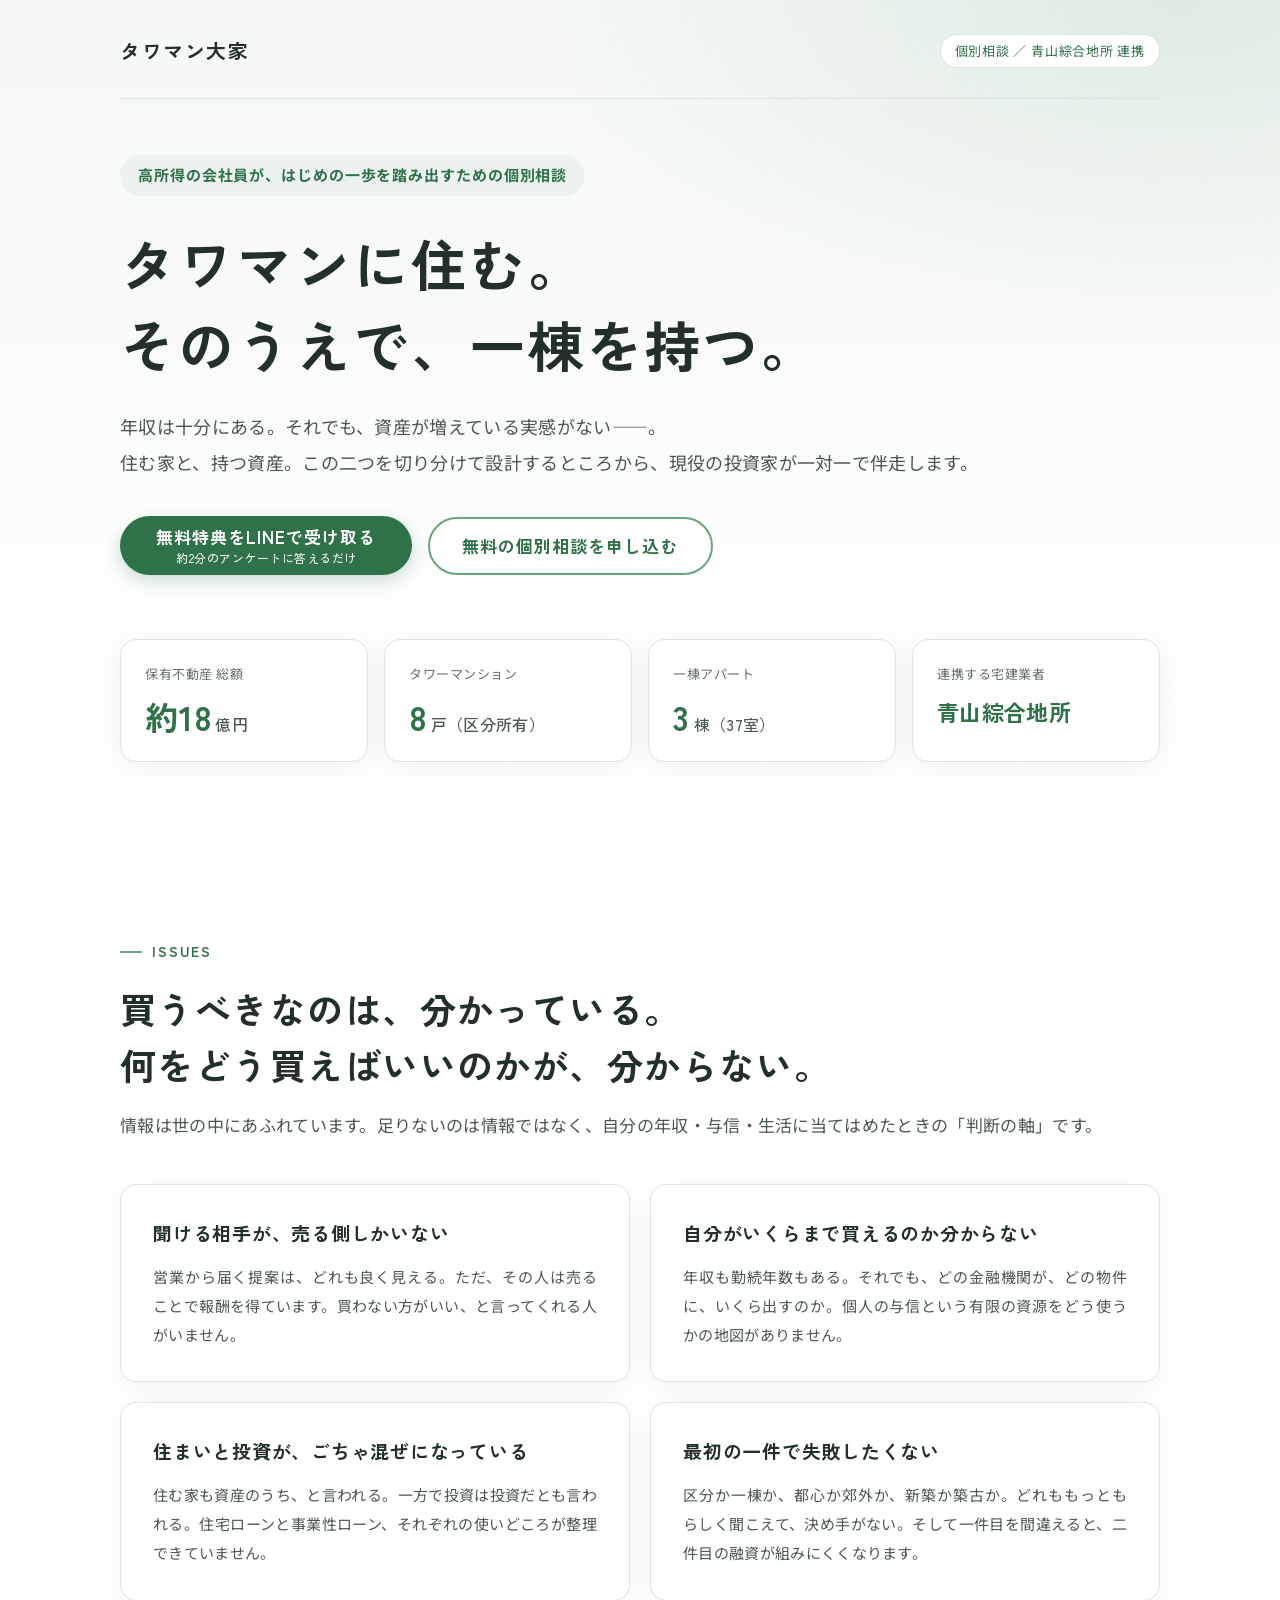
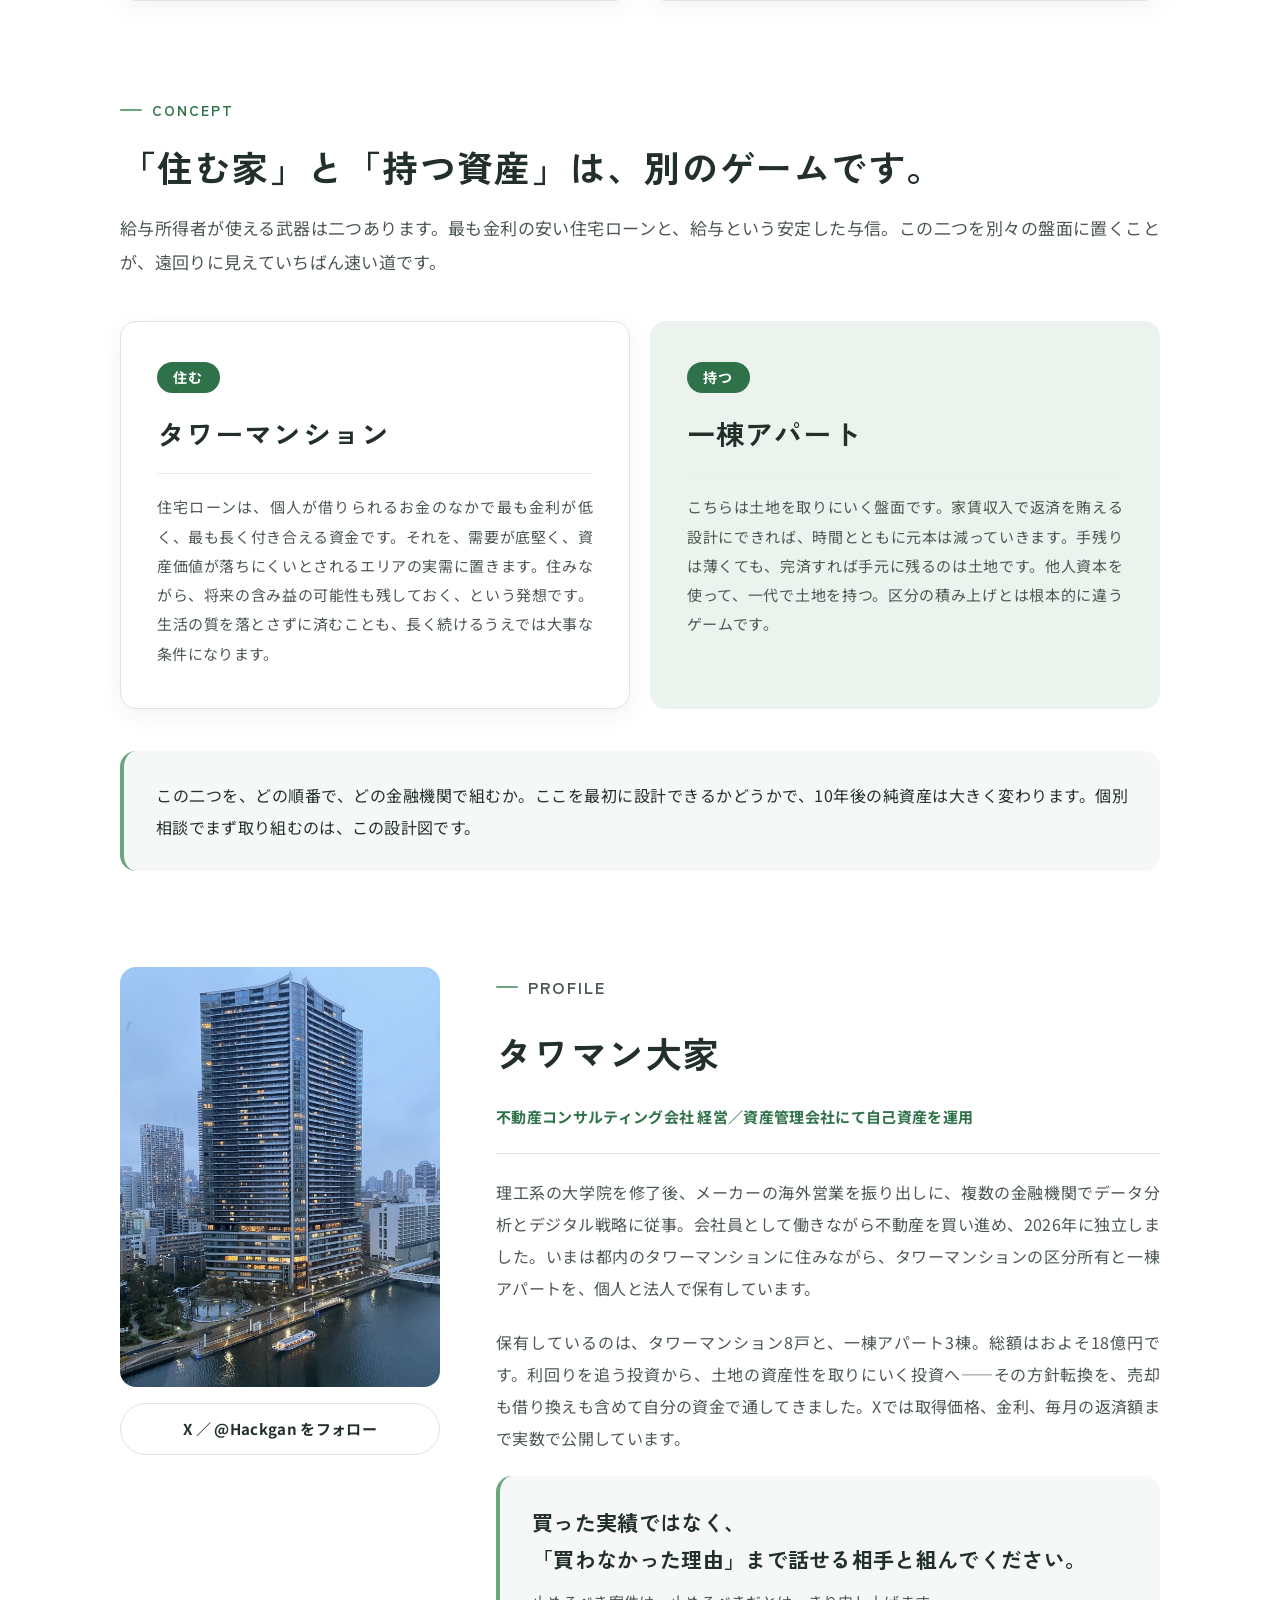
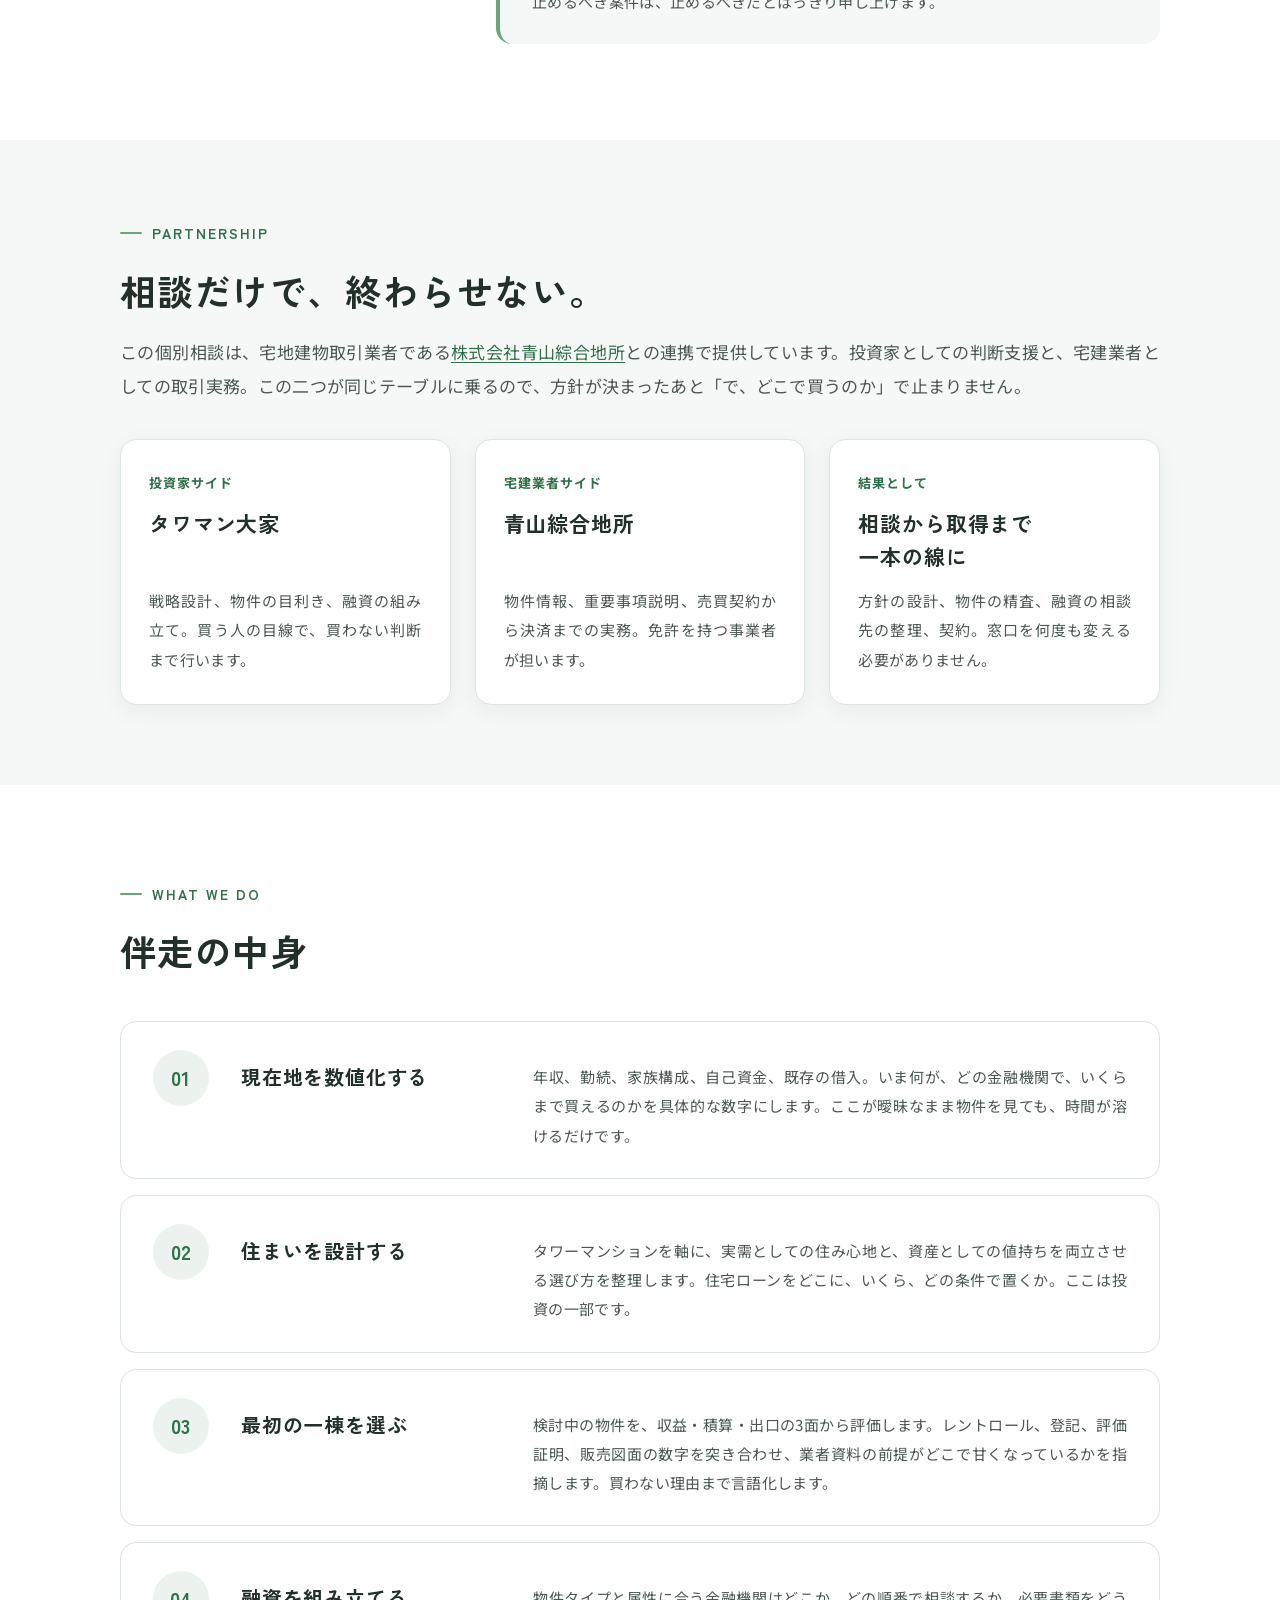
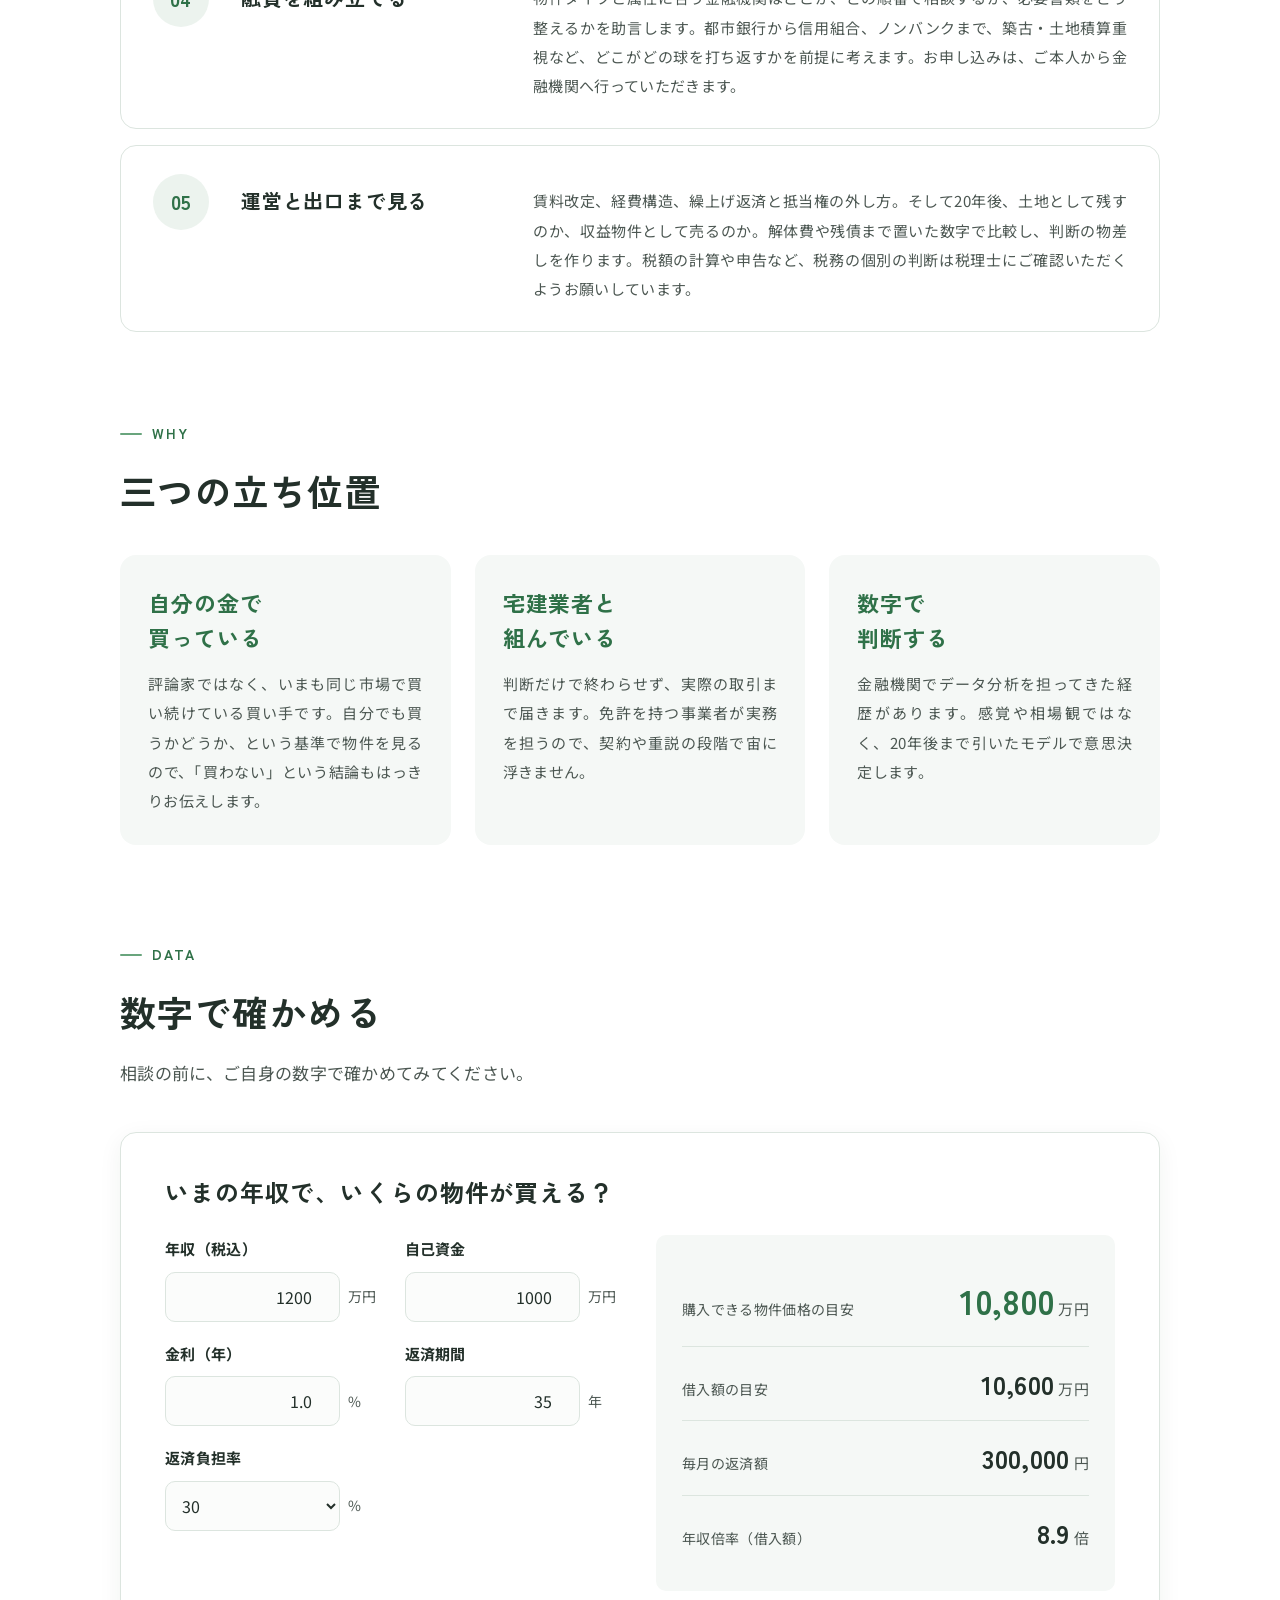
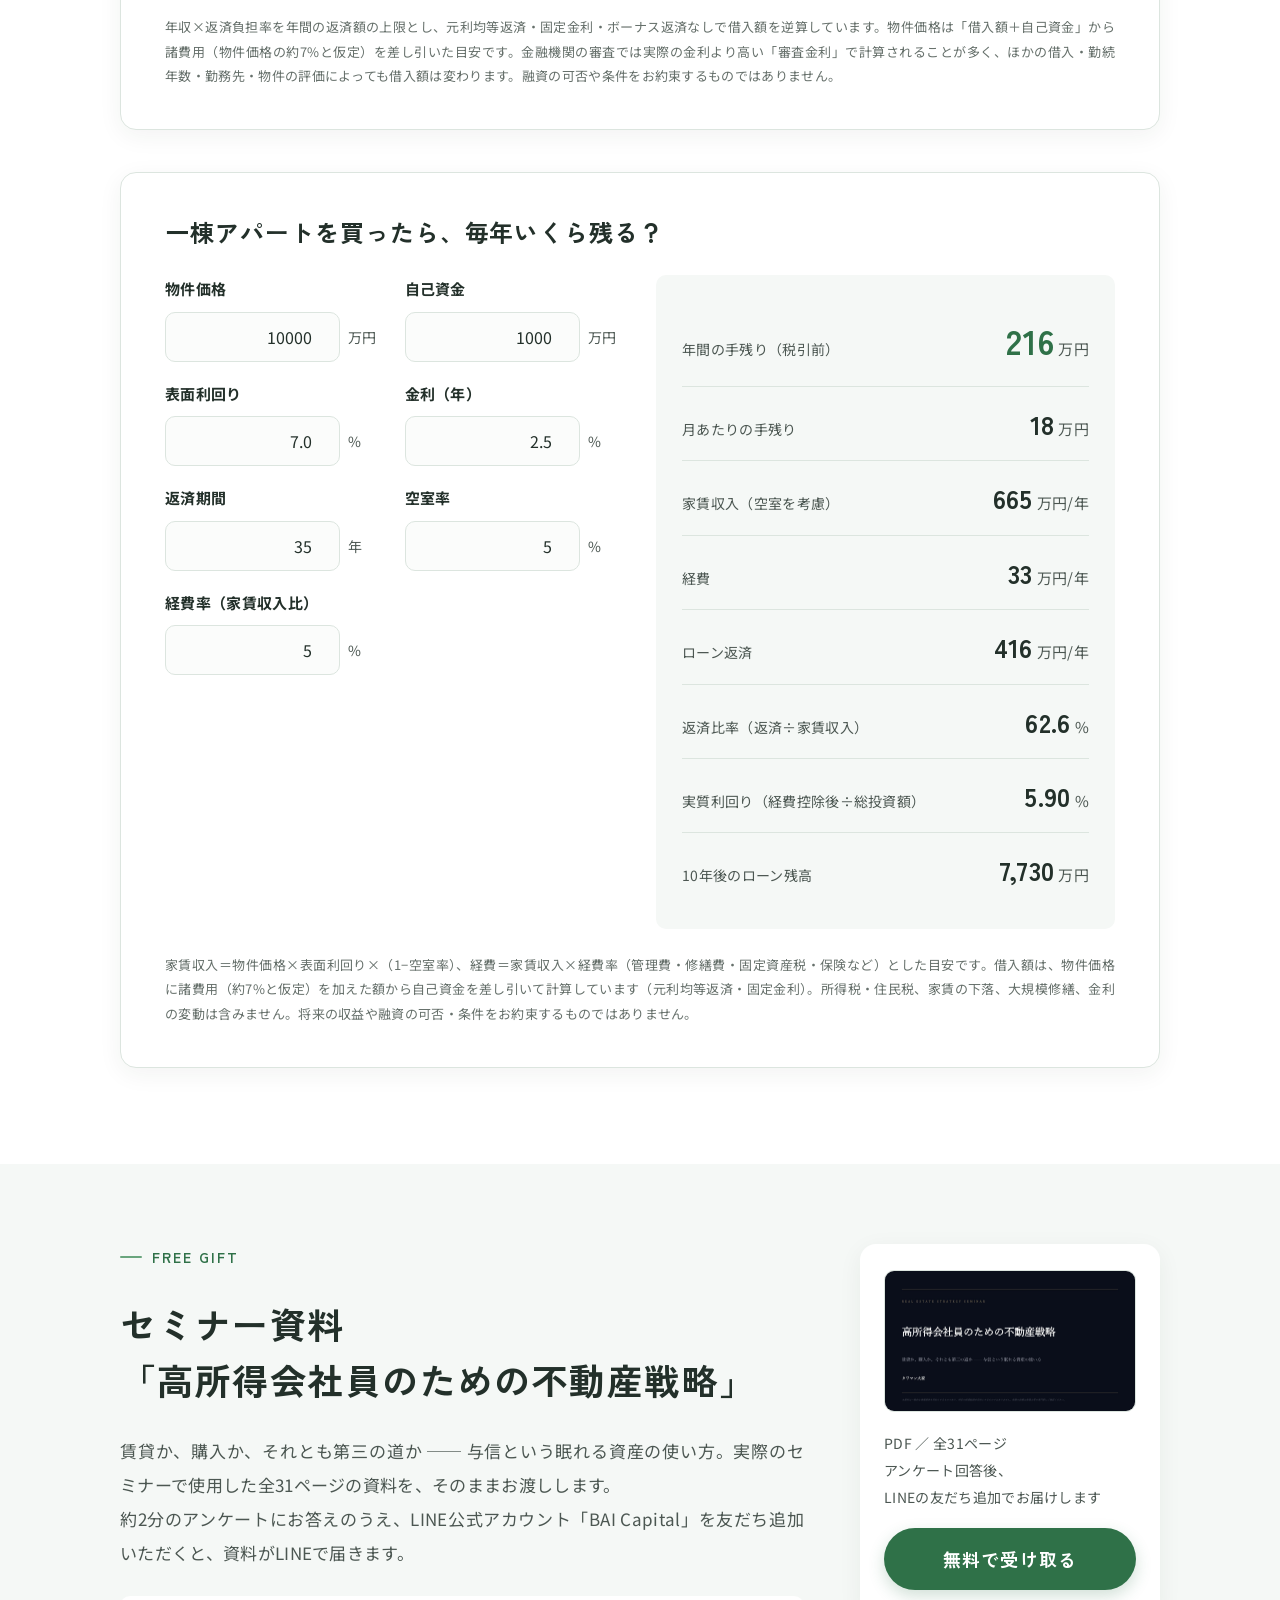
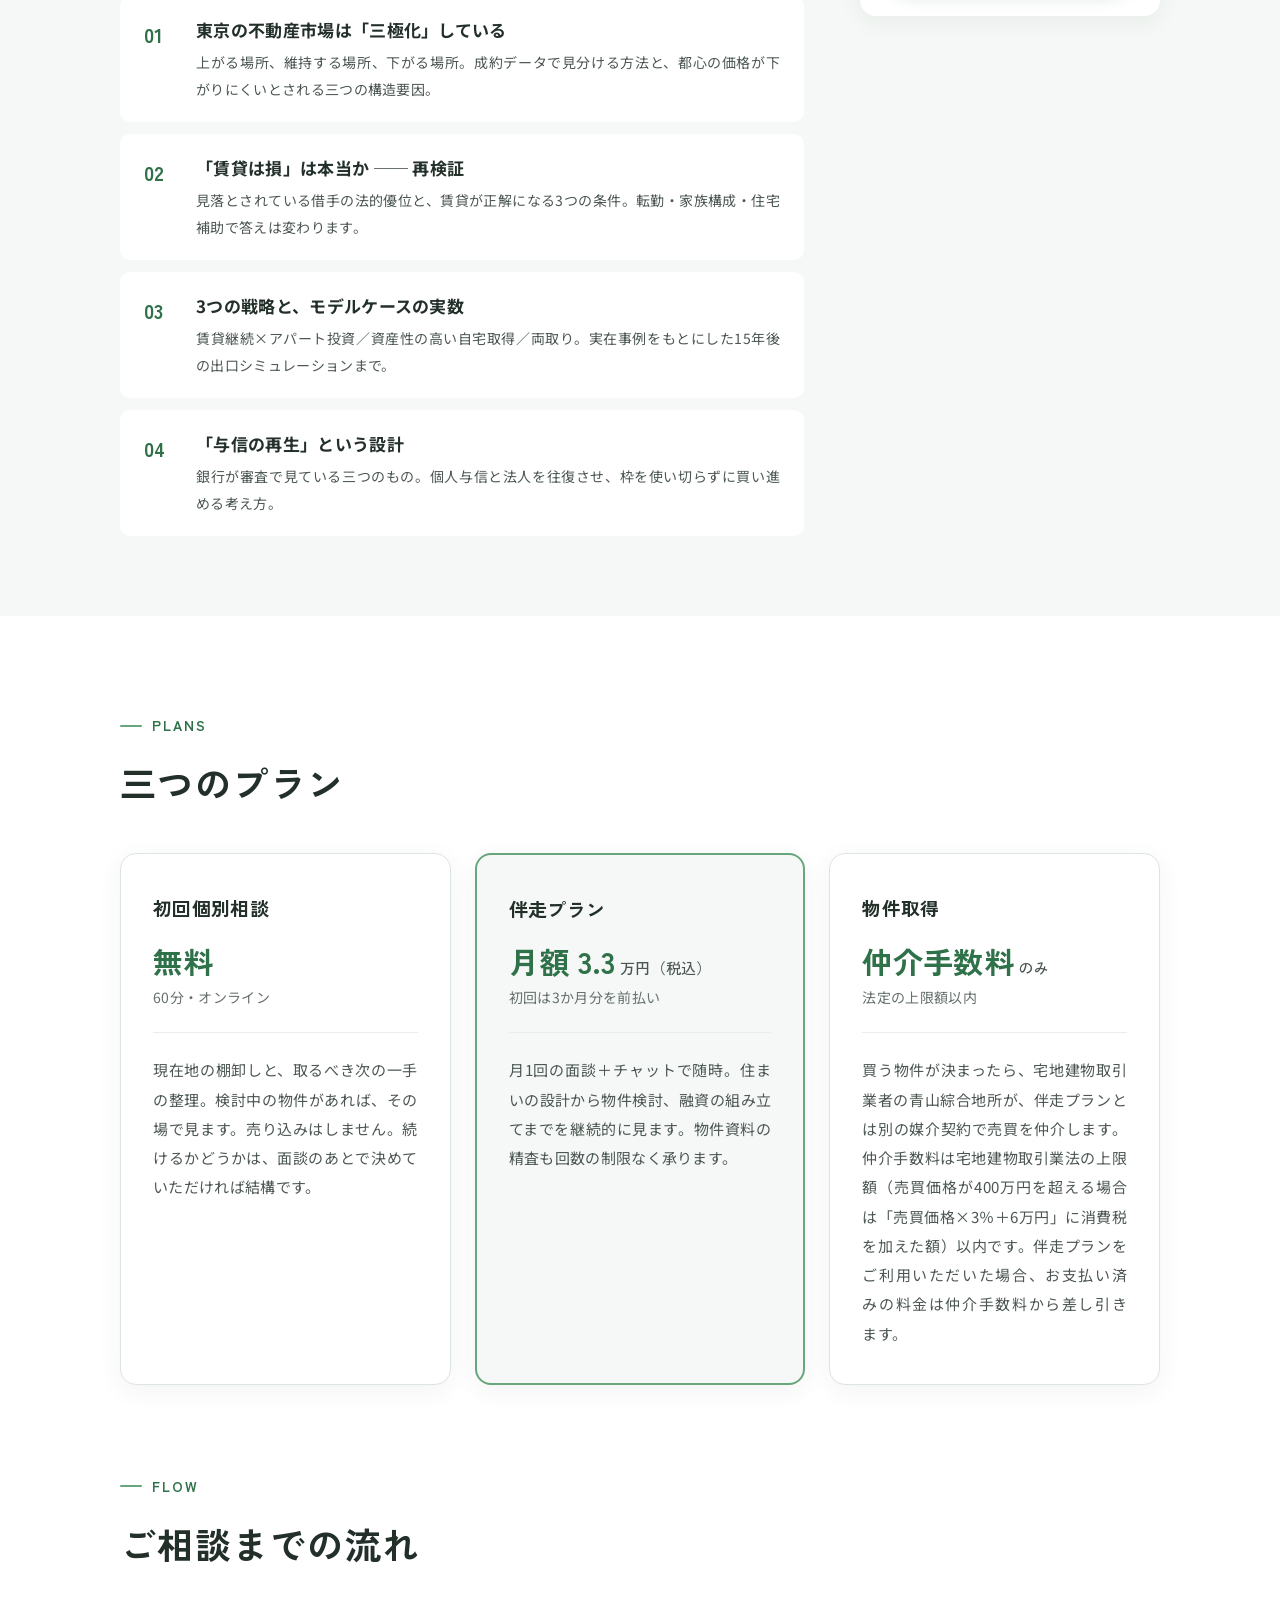
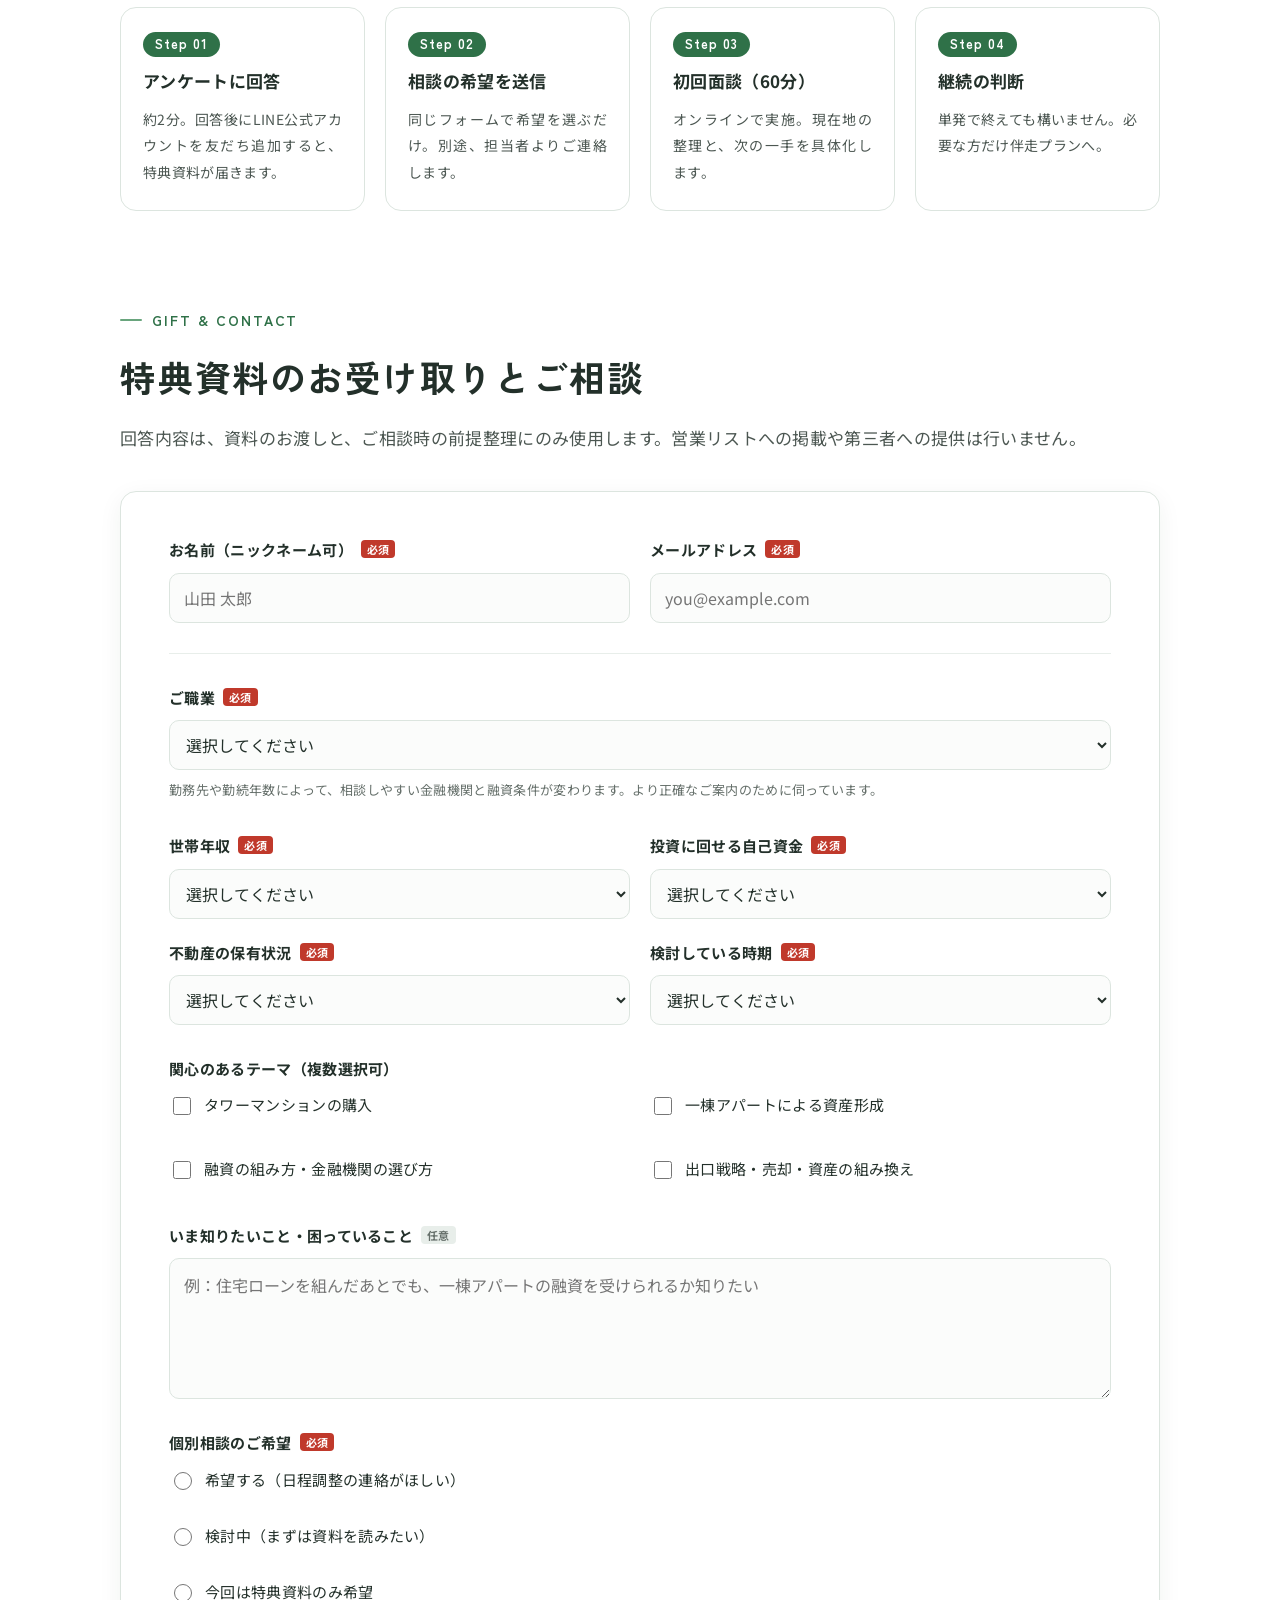
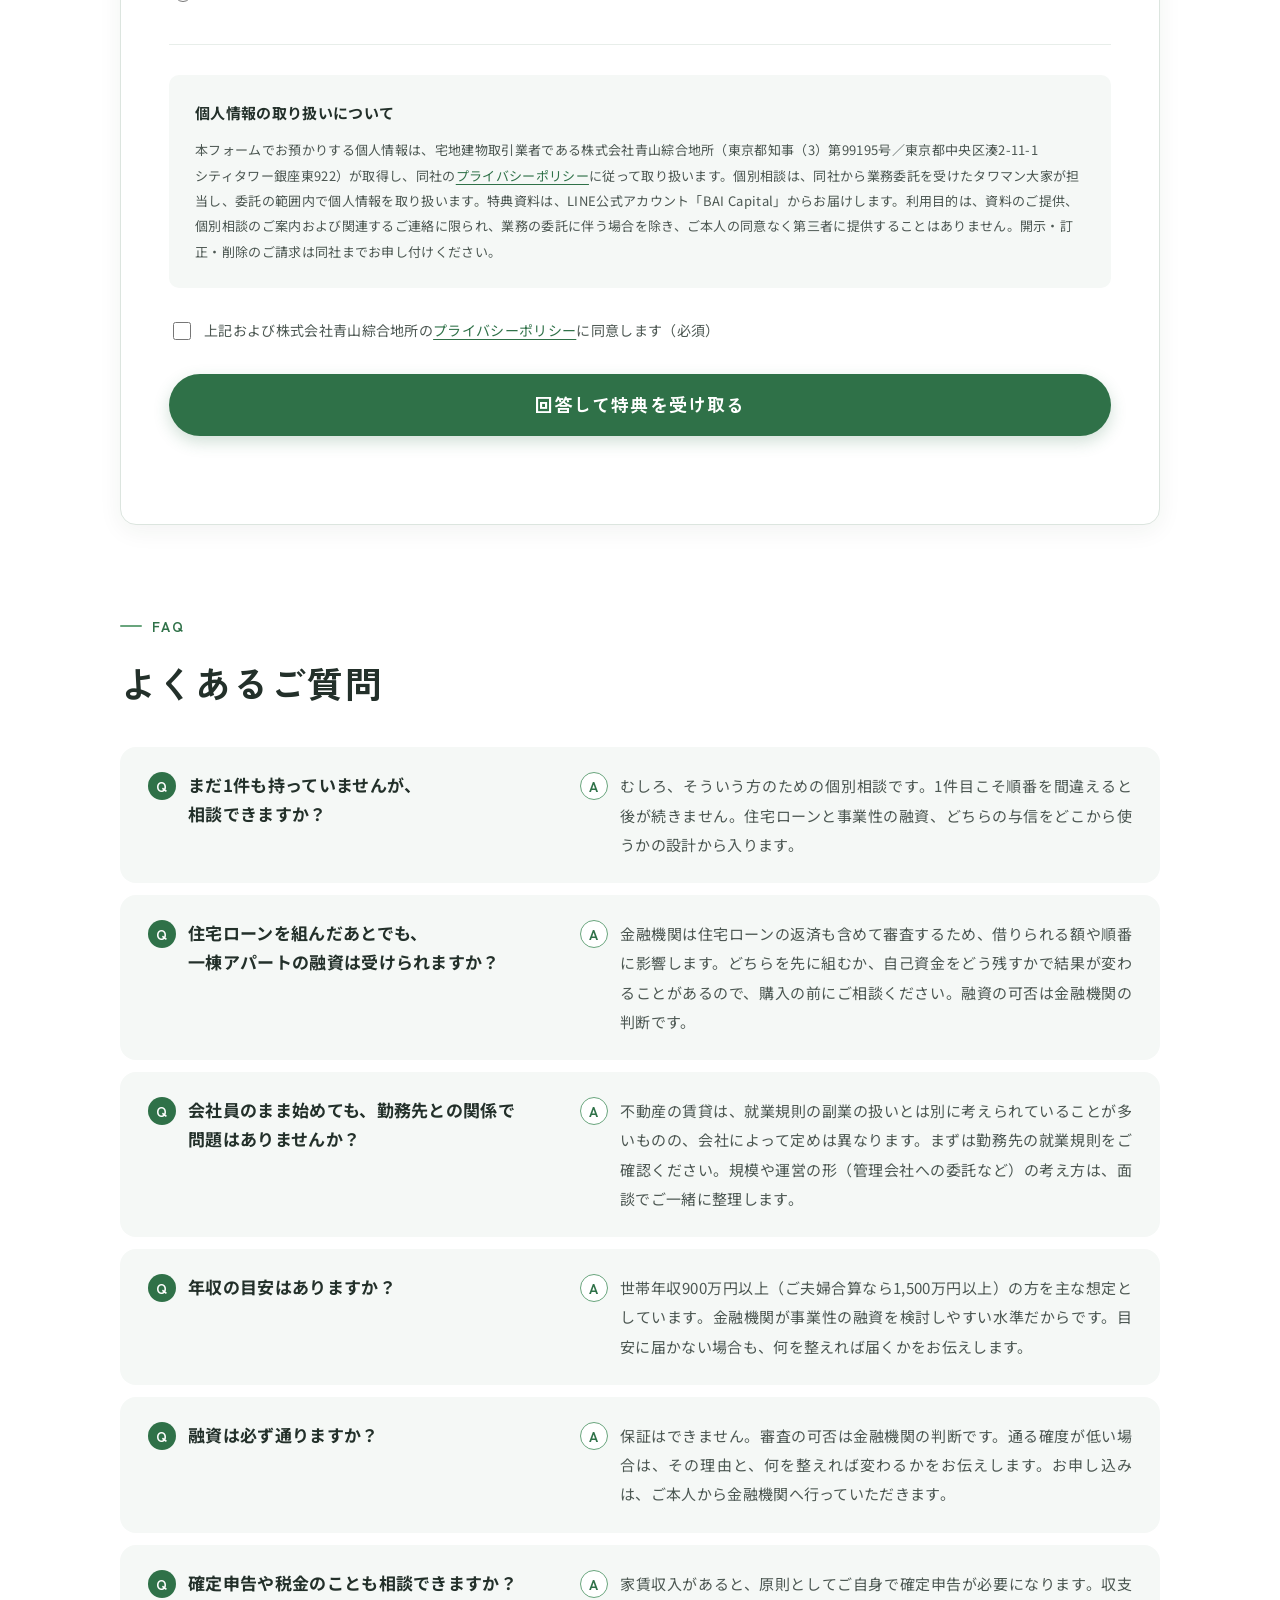
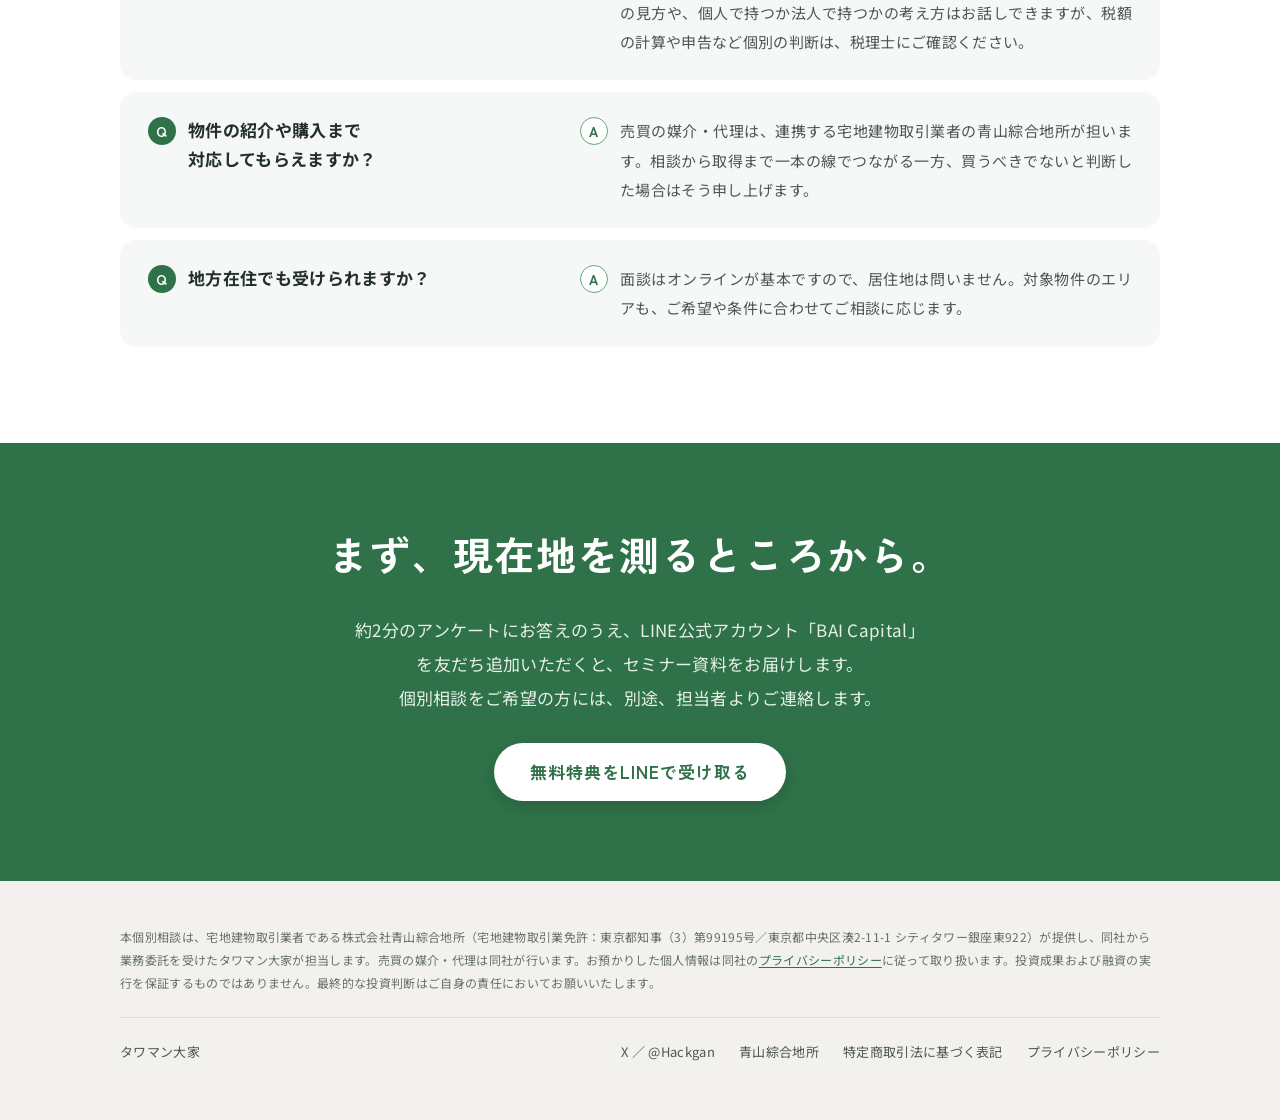
==== commit 6491dcba: "保有不動産の総額を約18億円に変更（Xの表記に合わせる） Co-Authored-By: Claude Opus 5.5 <noreply@anthropic.com> Claude-Session:" ====
--- a/site/index.html
+++ b/site/index.html
@@ -4,7 +4,7 @@
 <meta charset="utf-8">
 <meta name="viewport" content="width=device-width, initial-scale=1">
 <title>タワマンに住む。そのうえで、一棟を持つ。｜タワマン大家 個別相談</title>
-<meta name="description" content="高所得の会社員が、はじめの一歩を踏み出すための個別相談。住む家と持つ資産を切り分けて設計するところから、現役の投資家が一対一で伴走します。宅地建物取引業者 青山綜合地所 連携。">
+<meta name="description" content="高所得の会社員が、はじめの一歩を踏み出すための個別相談。住む家と持つ資産を切り分けて設計するところから、現役の投資家が一対一で伴走します。宅地建物取引業者の青山綜合地所と連携しています。">
 <link rel="canonical" href="https://tawamanoya-aoyama.netlify.app/">
 
 <meta property="og:type" content="website">
@@ -46,7 +46,7 @@
     <div class="stats">
       <div class="stat">
         <div class="stat-label">保有不動産 総額</div>
-        <div class="stat-value">約20<small> 億円</small></div>
+        <div class="stat-value">約18<small> 億円</small></div>
       </div>
       <div class="stat">
         <div class="stat-label">タワーマンション</div>
@@ -141,7 +141,7 @@
         <p class="profile-role">不動産コンサルティング会社 経営／資産管理会社にて自己資産を運用</p>
         <div class="rule"></div>
         <p>理工系の大学院を修了後、メーカーの海外営業を振り出しに、複数の金融機関でデータ分析とデジタル戦略に従事。会社員として働きながら不動産を買い進め、2026年に独立しました。いまは都内のタワーマンションに住みながら、タワーマンションの区分所有と一棟アパートを、個人と法人で保有しています。</p>
-        <p>保有しているのは、タワーマンション8戸と、一棟アパート3棟。総額はおよそ20億円です。利回りを追う投資から、土地の資産性を取りにいく投資へ——その方針転換を、売却も借り換えも含めて自分の資金で通してきました。Xでは取得価格、金利、毎月の返済額まで実数で公開しています。</p>
+        <p>保有しているのは、タワーマンション8戸と、一棟アパート3棟。総額はおよそ18億円です。利回りを追う投資から、土地の資産性を取りにいく投資へ——その方針転換を、売却も借り換えも含めて自分の資金で通してきました。Xでは取得価格、金利、毎月の返済額まで実数で公開しています。</p>
 
         <div class="quote">
           <p class="quote-main">買った実績ではなく、<br><span class="nw">「買わなかった理由」</span>まで話せる相手と組んでください。</p>
@@ -159,7 +159,7 @@
     <div class="stack gap-16">
       <p class="eyebrow">Partnership</p>
       <h2 class="h2">相談だけで、終わらせない。</h2>
-      <p class="lead">この個別相談は、宅地建物取引業者である<a class="nw" href="https://aoyama-re.co.jp/" target="_blank" rel="noopener">株式会社青山綜合地所</a>との連携で提供しています。投資家としての判断支援と、宅建業者としての取引実務。この二つが同じテーブルに乗るので、方針が決まったあと「で、どこで買うのか」で止まりません。</p>
+      <p class="lead">この個別相談は、宅地建物取引業者である<a href="https://aoyama-re.co.jp/" target="_blank" rel="noopener">株式会社青山綜合地所</a>との連携で提供しています。投資家としての判断支援と、宅建業者としての取引実務。この二つが同じテーブルに乗るので、方針が決まったあと「で、どこで買うのか」で止まりません。</p>
     </div>
 
     <div class="grid grid-3">
--- a/site/assets/style.css
+++ b/site/assets/style.css
@@ -395,6 +395,8 @@
 @media (max-width: 1000px) {
   body { font-size: 15px; }
   .sp-only { display: inline; }
+  /* スマホ幅は1行の文字数が少なく、両端揃えだと行ごとに字間が伸び縮みして読みにくいので左揃え */
+  p, dd, .card-body, .body, .d, .faq-a, .plan-body, .callout { text-align: start; }
   .wrap { padding: 0 20px; }
   .hero .wrap { padding-top: 20px; }
   .rule-dark { margin: 20px 0 36px; }
